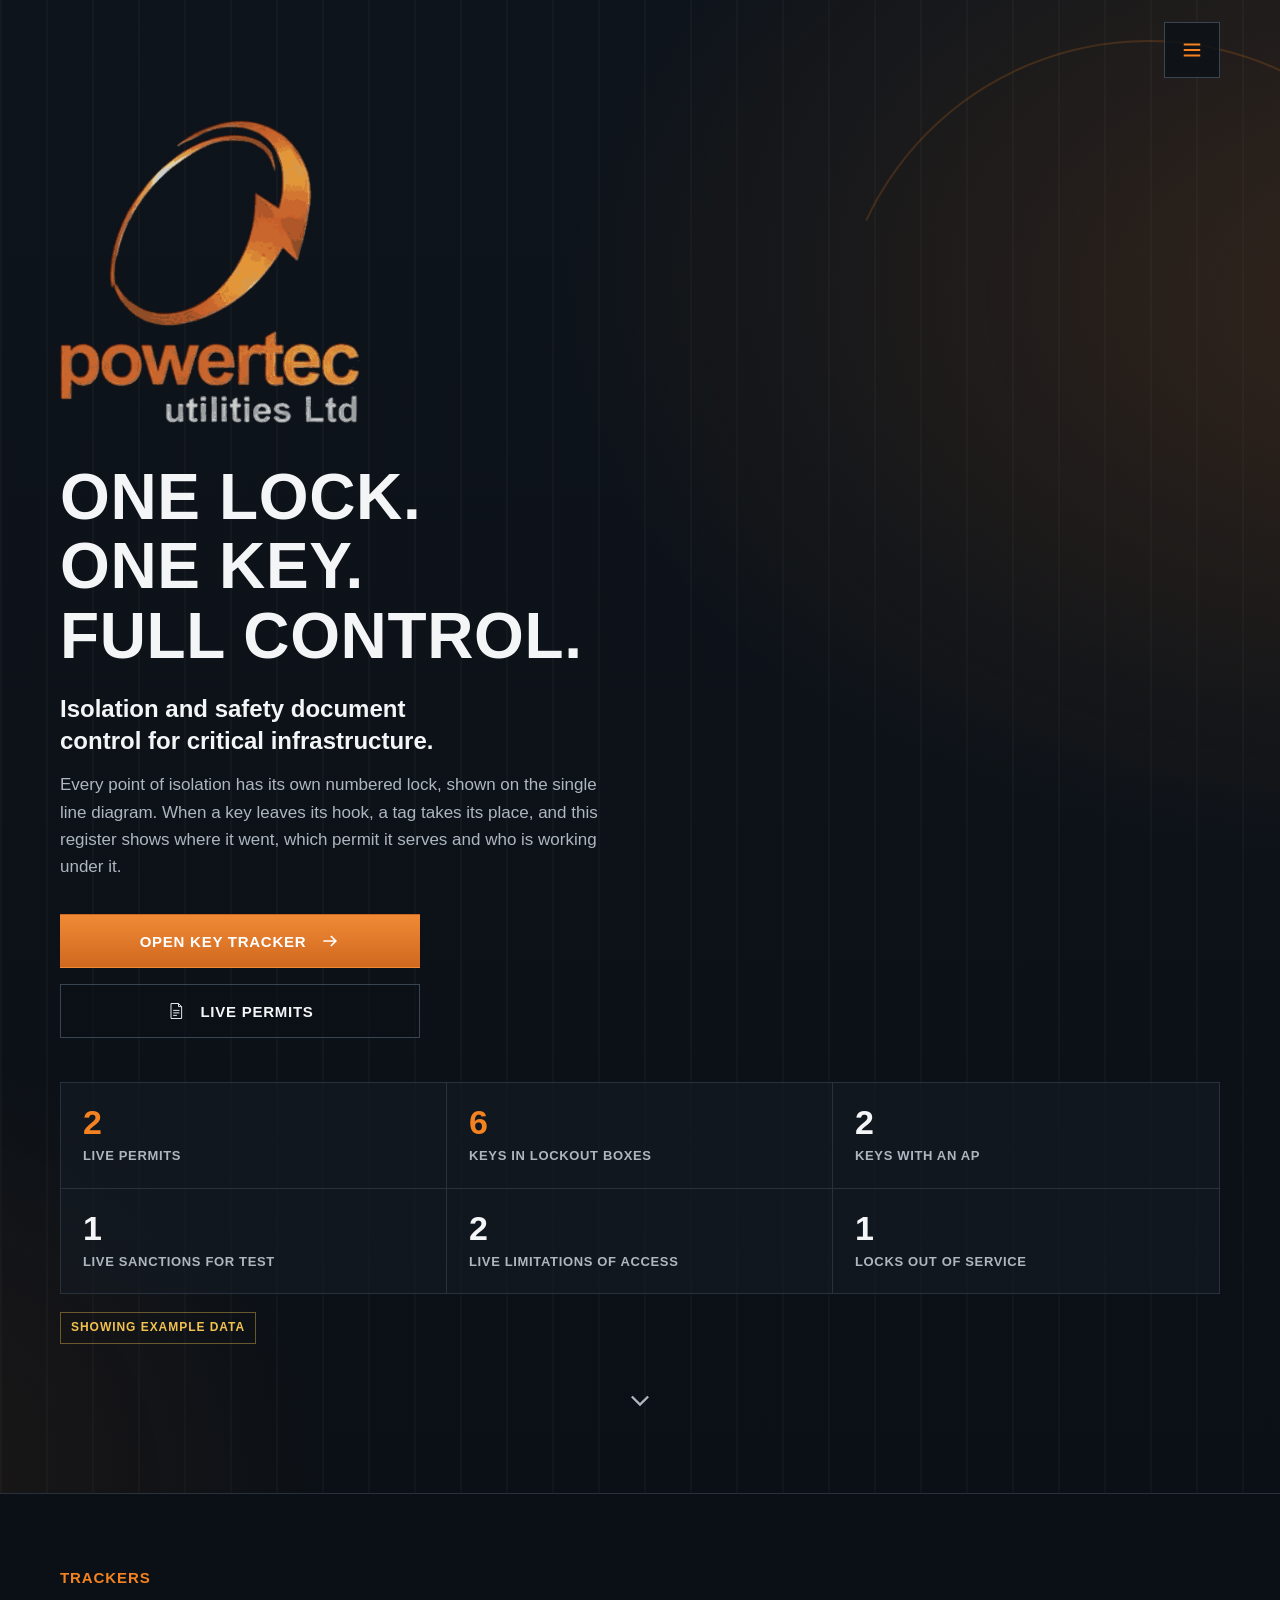
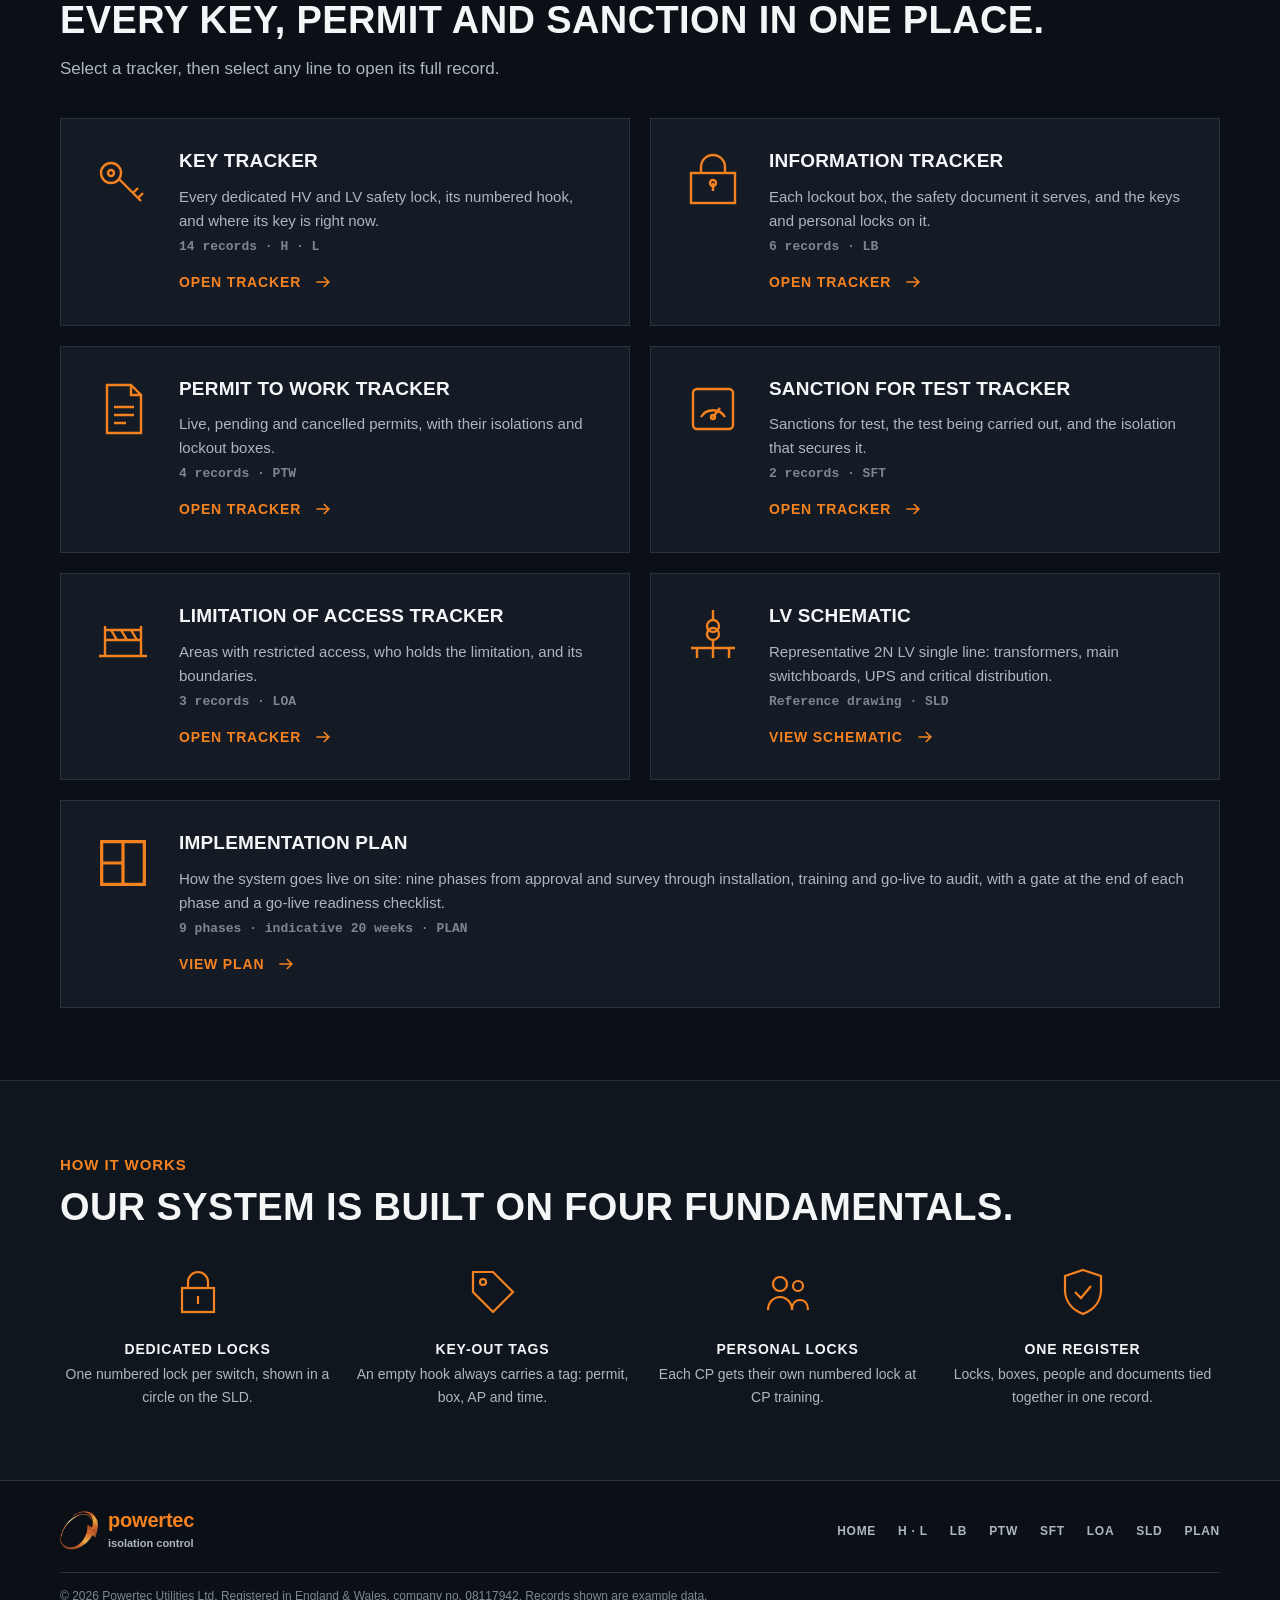
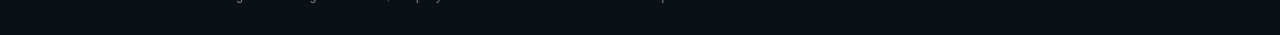
==== index.html @ f7115e64 "Add files via upload" ====
<!doctype html>
<html lang="en-GB">
<head>
<meta charset="utf-8">
<meta name="viewport" content="width=device-width, initial-scale=1, viewport-fit=cover">
<title>Powertec Isolation Control</title>
<meta name="description" content="AP office key, lock and safety document control: key, information, permit to work, sanction for test and limitation of access trackers.">
<meta name="theme-color" content="#0B1016">
<link rel="stylesheet" href="styles.css">
</head>
<body data-page="home" data-root="">
<noscript>Powertec Isolation Control needs JavaScript switched on.</noscript>
<script src="logo.js"></script>
<script src="app.js"></script>
</body>
</html>
---- styles.css ----
/* Powertec Isolation Control — shared styles
   Matches the Powertec Utilities site: dark charcoal-navy ground, copper-orange accent,
   bold uppercase headings, square menu button, bordered cards, uppercase footer nav. */
:root{
  --bg:#0B1016; --bg2:#10161E; --card:#141B24; --card2:#18212B; --line:#28313C; --line2:#3A4552;
  --text:#F3F5F7; --muted:#AEB6C0; --dim:#7D8792;
  --orange:#F58220; --orange2:#E07024; --orange-ink:#F79A4A; --orange-soft:rgba(245,130,32,.12);
  --good:#5FC98B; --good-soft:rgba(95,201,139,.12);
  --warn:#F2C14E; --warn-soft:rgba(242,193,78,.12);
  --crit:#FF7A70; --crit-soft:rgba(255,122,112,.12);
  --idle:#9AA3AD; --idle-soft:rgba(154,163,173,.12);
  --head:"Helvetica Neue",Helvetica,Arial,"Segoe UI",sans-serif;
  --body:"Helvetica Neue",Helvetica,Arial,"Segoe UI",sans-serif;
  --mono:ui-monospace,"SFMono-Regular",Menlo,Consolas,monospace;
  color-scheme:dark;
}
*{box-sizing:border-box}
html{-webkit-text-size-adjust:100%}
body{margin:0;background:var(--bg);color:var(--text);font-family:var(--body);font-size:16px;line-height:1.6}
img{max-width:100%;display:block}
a{color:inherit}
:focus-visible{outline:2px solid var(--orange);outline-offset:3px}
.wrap{max-width:1200px;margin:0 auto;padding-left:max(20px,env(safe-area-inset-left,0px));padding-right:max(20px,env(safe-area-inset-right,0px))}
h1,h2,h3{font-family:var(--head);font-weight:700;text-transform:uppercase;letter-spacing:.01em;line-height:1.08;margin:0;text-wrap:balance}
h1{font-size:clamp(34px,6vw,64px)}
h2{font-size:clamp(26px,3.6vw,38px)}
h3{font-size:19px;line-height:1.25}
p{margin:0}
.eyebrow{font-size:15px;font-weight:700;letter-spacing:.06em;text-transform:uppercase;color:var(--orange)}
.sub{font-size:clamp(19px,2.2vw,24px);font-weight:700;line-height:1.35;margin-top:22px;max-width:30ch}
.lead{color:var(--muted);max-width:60ch;margin-top:14px;font-size:17px}
.mono{font-family:var(--mono);font-size:14px;font-variant-numeric:tabular-nums}

/* header */
.site-head{position:absolute;top:0;left:0;right:0;z-index:20;padding-top:env(safe-area-inset-top,0px)}
.site-head .wrap{display:flex;justify-content:space-between;align-items:center;padding-block:22px}
.site-head .mark{width:64px;height:auto}
.menu-btn{width:56px;height:56px;display:grid;place-items:center;background:rgba(11,16,22,.82);border:1.5px solid var(--line2);cursor:pointer;color:var(--orange)}
.menu-btn:hover{border-color:var(--orange)}
.menu-btn svg{width:22px;height:22px}

/* full-screen menu */
.menu{position:fixed;inset:0;z-index:50;background:rgba(8,12,17,.97);display:flex;flex-direction:column;padding:calc(22px + env(safe-area-inset-top,0px)) max(20px,env(safe-area-inset-right,0px)) calc(28px + env(safe-area-inset-bottom,0px)) max(20px,env(safe-area-inset-left,0px));overflow-y:auto}
.menu[hidden]{display:none}
.menu .top{display:flex;justify-content:space-between;align-items:center;max-width:1200px;width:100%;margin:0 auto}
.menu .top img{width:64px}
.menu nav{max-width:1200px;width:100%;margin:40px auto 0;display:flex;flex-direction:column}
.menu nav a{display:flex;justify-content:space-between;align-items:baseline;gap:16px;text-decoration:none;font:700 clamp(22px,4vw,34px)/1.2 var(--head);text-transform:uppercase;padding:16px 0;border-bottom:1px solid var(--line)}
.menu nav a small{font:600 13px var(--mono);color:var(--dim);letter-spacing:.06em}
.menu nav a:hover,.menu nav a[aria-current="page"]{color:var(--orange)}
.menu .note{max-width:1200px;width:100%;margin:28px auto 0;color:var(--dim);font-size:14px}

/* hero */
.hero{position:relative;overflow:hidden;padding-top:calc(140px + env(safe-area-inset-top,0px));padding-bottom:72px;
  background:
    radial-gradient(120% 70% at 110% 20%,rgba(245,130,32,.16),transparent 55%),
    radial-gradient(60% 50% at -10% 100%,rgba(245,130,32,.08),transparent 60%),
    repeating-linear-gradient(90deg,rgba(255,255,255,.025) 0 2px,transparent 2px 46px),
    linear-gradient(180deg,#0E141B 0%,#0B1016 100%)}
.hero::after{content:"";position:absolute;right:-180px;top:40px;width:620px;height:620px;border-radius:50%;border:2px solid rgba(245,130,32,.18);border-left-color:transparent;border-bottom-color:transparent;transform:rotate(-20deg);pointer-events:none}
.hero .wrap{position:relative;z-index:1}
.hero.home{padding-top:calc(120px + env(safe-area-inset-top,0px));min-height:auto}
.hero .biglogo{width:min(300px,62vw);margin-bottom:40px}
.cta{display:flex;flex-direction:column;gap:16px;margin-top:34px;max-width:360px}
.btn{display:flex;align-items:center;justify-content:center;gap:14px;text-decoration:none;font:700 15px var(--head);letter-spacing:.05em;text-transform:uppercase;padding:16px 22px;border:1.5px solid transparent;cursor:pointer}
.btn.primary{background:linear-gradient(180deg,#F08A35,#D0681F);color:#fff}
.btn.primary:hover{background:linear-gradient(180deg,#F79745,#DC7428)}
.btn.ghost{border-color:var(--line2);color:var(--text);background:rgba(11,16,22,.5)}
.btn.ghost:hover{border-color:var(--orange)}
.btn svg{width:20px;height:20px;flex:none}
.chev{display:block;width:28px;margin:42px auto 0;color:var(--muted)}
.crumbs{display:flex;flex-wrap:wrap;gap:8px;font-size:13px;font-weight:700;letter-spacing:.06em;text-transform:uppercase;color:var(--dim);margin-bottom:18px}
.crumbs a{text-decoration:none;color:var(--muted)}
.crumbs a:hover{color:var(--orange)}

/* sections + cards */
section.block{padding-block:72px;border-top:1px solid var(--line)}
section.block.alt{background:var(--bg2)}
.block-head{margin-bottom:36px}
.block-head h2{margin-top:10px}
.cards{display:grid;grid-template-columns:repeat(2,minmax(0,1fr));gap:20px}
.card{background:var(--card);border:1px solid var(--line);padding:30px;display:grid;grid-template-columns:auto minmax(0,1fr);gap:24px;text-decoration:none;transition:border-color .2s}
a.card:hover{border-color:var(--orange)}
.card .ico{width:64px;height:64px;color:var(--orange)}
.card h3{margin-bottom:12px}
.card p{color:var(--muted);font-size:15px}
.card .more{display:inline-flex;align-items:center;gap:12px;margin-top:18px;color:var(--orange);font:700 14px var(--head);letter-spacing:.06em;text-transform:uppercase}
.card .more svg{width:20px}
.card .n{font:600 13px var(--mono);color:var(--dim);margin-top:6px}
.trio{display:grid;grid-template-columns:repeat(4,minmax(0,1fr));gap:20px}
.trio div{text-align:center}
.trio svg{width:56px;height:56px;color:var(--orange);margin:0 auto 14px}
.trio b{display:block;font:700 14px var(--head);letter-spacing:.06em;text-transform:uppercase}
.trio p{color:var(--muted);font-size:14px;margin-top:6px}
.stats{display:grid;grid-template-columns:repeat(3,minmax(0,1fr));gap:0;border:1px solid var(--line);margin-top:44px;background:rgba(20,27,36,.6)}
.stats div{padding:20px 22px;border-right:1px solid var(--line);border-bottom:1px solid var(--line)}
.stats div:nth-child(3n){border-right:0}
.stats div:nth-last-child(-n+3){border-bottom:0}
.stats b{display:block;font:700 34px var(--head);font-variant-numeric:tabular-nums;color:var(--text)}
.stats b.hot{color:var(--orange)}
.stats span{font-size:13px;font-weight:700;letter-spacing:.05em;text-transform:uppercase;color:var(--muted)}
.example{display:inline-block;margin-top:18px;font-size:12px;font-weight:700;letter-spacing:.08em;text-transform:uppercase;color:var(--warn);border:1px solid rgba(242,193,78,.4);padding:5px 10px}

/* trackers */
.toolbar{display:flex;flex-wrap:wrap;gap:12px;align-items:center;margin-bottom:16px}
.search{flex:1 1 260px;min-width:0;display:flex;align-items:center;gap:10px;background:var(--card);border:1px solid var(--line2);padding:12px 14px}
.search:focus-within{border-color:var(--orange)}
.search svg{width:18px;color:var(--dim);flex:none}
.search input{flex:1;min-width:0;background:transparent;border:0;outline:0;color:var(--text);font:500 15px var(--body)}
.search input::placeholder{color:var(--dim)}
.filters{display:flex;flex-wrap:wrap;gap:8px}
.filters button{background:transparent;color:var(--muted);border:1px solid var(--line2);padding:9px 14px;font:700 12px var(--head);letter-spacing:.06em;text-transform:uppercase;cursor:pointer}
.filters button[aria-pressed="true"]{background:var(--orange);border-color:var(--orange);color:#fff}
.count{color:var(--dim);font-size:13px;font-weight:700;letter-spacing:.05em;text-transform:uppercase;margin-bottom:10px}
.tablebox{border:1px solid var(--line);overflow-x:auto;background:var(--card)}
table{width:100%;border-collapse:collapse;font-size:15px}
th{text-align:left;font:700 12px var(--head);letter-spacing:.08em;text-transform:uppercase;color:var(--orange);background:var(--card2);padding:14px 16px;white-space:nowrap;border-bottom:1px solid var(--line)}
td{padding:14px 16px;border-top:1px solid var(--line);vertical-align:top;color:var(--muted)}
td:first-child a{color:var(--text);font-weight:700;text-decoration:none}
tbody tr{cursor:pointer}
tbody tr:hover td{background:rgba(245,130,32,.06)}
td.go{text-align:right;white-space:nowrap}
td.go span{color:var(--orange);font:700 13px var(--head);letter-spacing:.06em;text-transform:uppercase}
.empty{text-align:center;padding:32px;color:var(--dim)}
.chip{display:inline-flex;align-items:center;gap:7px;font:700 12px var(--head);letter-spacing:.05em;text-transform:uppercase;padding:4px 10px;white-space:nowrap;border:1px solid currentColor}
.chip::before{content:"";width:7px;height:7px;border-radius:50%;background:currentColor}
.s-good{color:var(--good);background:var(--good-soft)}
.s-hot{color:var(--orange-ink);background:var(--orange-soft)}
.s-warn{color:var(--warn);background:var(--warn-soft)}
.s-crit{color:var(--crit);background:var(--crit-soft)}
.s-idle{color:var(--idle);background:var(--idle-soft)}
.sys{font:700 12px var(--mono);padding:2px 7px;border:1px solid currentColor}
.sys.hv{color:var(--crit)} .sys.lv{color:#7DB7F0}

/* record */
.rec-head{display:flex;justify-content:space-between;align-items:flex-start;gap:18px;flex-wrap:wrap}
.rec-id{font:700 15px var(--mono);color:var(--orange);margin-bottom:10px}
.rec-grid{display:grid;grid-template-columns:minmax(0,1.6fr) minmax(0,1fr);gap:24px}
.fields{display:grid;grid-template-columns:repeat(2,minmax(0,1fr));border:1px solid var(--line);background:var(--card);margin:0}
.field{padding:16px 20px;border-bottom:1px solid var(--line);min-width:0}
.field:nth-child(odd){border-right:1px solid var(--line)}
.field.wide{grid-column:1/-1;border-right:0}
.field dt{font:700 12px var(--head);letter-spacing:.08em;text-transform:uppercase;color:var(--orange)}
.field dd{margin:6px 0 0;color:var(--text);overflow-wrap:anywhere}
.side{display:flex;flex-direction:column;gap:20px}
.panel{background:var(--card);border:1px solid var(--line);padding:22px}
.panel h3{font-size:15px;margin-bottom:14px;color:var(--orange)}
.panel p{color:var(--muted);font-size:15px}
.links{display:flex;flex-wrap:wrap;gap:8px}
.links a,.links span{font:600 13px var(--mono);text-decoration:none;border:1px solid var(--line2);padding:6px 10px;color:var(--text)}
.links a:hover{border-color:var(--orange);color:var(--orange)}
.links span{color:var(--dim)}
.log{list-style:none;margin:0;padding:0;display:flex;flex-direction:column;gap:14px}
.log li{display:grid;grid-template-columns:auto minmax(0,1fr);gap:14px;font-size:15px;color:var(--muted)}
.log time{font:600 13px var(--mono);color:var(--orange-ink);white-space:nowrap;padding-top:2px}
.hooktag{border:1.5px dashed var(--orange);background:var(--orange-soft);padding:16px}
.hooktag b{display:block;font:700 12px var(--mono);letter-spacing:.12em;color:var(--orange);margin-bottom:8px}
.hooktag div{display:flex;justify-content:space-between;gap:10px;padding-block:6px;border-top:1px dotted var(--line2);font-size:14px}
.hooktag div span:first-child{color:var(--muted)}
.back{display:inline-flex;align-items:center;gap:10px;margin-top:32px;color:var(--orange);text-decoration:none;font:700 14px var(--head);letter-spacing:.06em;text-transform:uppercase}

/* schematic */
.sld{border:1px solid var(--line);background:var(--card);overflow-x:auto}
.sld svg{display:block;min-width:760px;width:100%;height:auto}
.sld .w{stroke:#D6DCE2;fill:none;stroke-width:1.6}
.sld .bus{stroke:var(--orange);stroke-width:5;stroke-linecap:round}
.sld .bx,.sld .cb{fill:var(--card);stroke:#D6DCE2;stroke-width:1.6}
.sld .ld{fill:var(--card2);stroke:var(--dim);stroke-width:1.2;stroke-dasharray:4 3}
.sld text{fill:var(--text);font-family:var(--body);font-size:12px}
.sld .t-q{fill:var(--muted);font-size:11px}
.sld .t-b{font-weight:700;font-size:13px}
.legend{display:flex;flex-wrap:wrap;gap:22px;margin-top:16px;color:var(--muted);font-size:14px}
.legend span{display:inline-flex;align-items:center;gap:10px}

/* implementation plan */
.barbox{overflow-x:auto;margin-bottom:36px}
.phasebar{display:grid;grid-template-columns:repeat(9,minmax(112px,1fr));border:1px solid var(--line);background:var(--card)}
.phasebar a{display:flex;flex-direction:column;gap:4px;padding:16px;text-decoration:none;border-right:1px solid var(--line);position:relative}
.phasebar a:last-child{border-right:0}
.phasebar a::after{content:"";position:absolute;left:0;right:0;bottom:0;height:3px;background:var(--orange);opacity:.35}
.phasebar a:hover::after{opacity:1}
.phasebar b{font:700 26px var(--head);color:var(--orange);line-height:1}
.phasebar span{font:700 13px var(--head);letter-spacing:.05em;text-transform:uppercase}
.phasebar small{font:600 12px var(--mono);color:var(--dim)}
.phases{display:flex;flex-direction:column;gap:20px}
.phase{display:grid;grid-template-columns:88px minmax(0,1fr);background:var(--card);border:1px solid var(--line);scroll-margin-top:24px}
.pnum{display:flex;align-items:flex-start;justify-content:center;padding-top:24px;font:700 44px var(--head);color:var(--orange);border-right:1px solid var(--line);background:var(--card2)}
.pbody{padding:24px 28px;min-width:0}
.pmeta{display:flex;flex-wrap:wrap;gap:8px 20px;font:600 13px var(--mono);color:var(--dim);margin-bottom:8px}
.pbody h3{font-size:22px}
.aim{color:var(--text);margin-top:8px;font-size:17px}
.pcols{display:grid;grid-template-columns:minmax(0,1.6fr) minmax(0,1fr);gap:28px;margin-top:20px}
.pcols h4{margin:0 0 10px;font:700 12px var(--head);letter-spacing:.08em;text-transform:uppercase;color:var(--orange)}
.pcols ul{margin:0;padding:0;list-style:none;display:flex;flex-direction:column;gap:8px}
.pcols li{position:relative;padding-left:18px;color:var(--muted);font-size:15px}
.pcols li::before{content:"";position:absolute;left:0;top:.62em;width:8px;height:2px;background:var(--orange)}
.gate{margin-top:20px;padding:14px 16px;border:1px solid rgba(245,130,32,.4);background:var(--orange-soft);color:var(--text);font-size:15px}
.gate b{display:block;font:700 12px var(--head);letter-spacing:.1em;text-transform:uppercase;color:var(--orange);margin-bottom:4px}
.ready-head{display:flex;justify-content:space-between;align-items:center;gap:16px;flex-wrap:wrap;margin-bottom:16px}
#readyCount{font:700 14px var(--head);letter-spacing:.06em;text-transform:uppercase;color:var(--muted)}
#readyCount.done{color:var(--good)}
.checks{list-style:none;margin:0;padding:0;display:grid;grid-template-columns:repeat(2,minmax(0,1fr));gap:10px}
.checks label{display:flex;gap:14px;align-items:flex-start;background:var(--card);border:1px solid var(--line);padding:14px 16px;cursor:pointer}
.checks label:hover{border-color:var(--line2)}
.checks input{width:20px;height:20px;margin:2px 0 0;accent-color:var(--orange);flex:none}
.checks input:checked + span{color:var(--muted);text-decoration:line-through;text-decoration-color:var(--orange)}
.two{display:grid;grid-template-columns:repeat(2,minmax(0,1fr));gap:36px}
.tablebox.plain tbody tr{cursor:default}
.tablebox.plain tbody tr:hover td{background:none}
@media (max-width:820px){.two{grid-template-columns:1fr}.pcols{grid-template-columns:1fr;gap:18px}.checks{grid-template-columns:1fr}}
@media (max-width:640px){.phase{grid-template-columns:1fr}.pnum{justify-content:flex-start;padding:14px 20px;border-right:0;border-bottom:1px solid var(--line);font-size:30px}.pbody{padding:20px}}

/* footer */
.site-foot{border-top:1px solid var(--line);padding-block:28px calc(28px + env(safe-area-inset-bottom,0px));background:var(--bg)}
.site-foot .wrap{display:flex;justify-content:space-between;align-items:center;gap:20px;flex-wrap:wrap}
.foot-brand{display:flex;align-items:center;gap:10px;text-decoration:none}
.foot-brand img{width:38px}
.foot-brand b{font:700 20px var(--head);color:var(--orange);letter-spacing:-.01em;line-height:1}
.foot-brand small{display:block;font-size:11px;color:var(--muted);font-weight:600}
.foot-nav{display:flex;flex-wrap:wrap;gap:6px 22px}
.foot-nav a{text-decoration:none;font:700 12px var(--head);letter-spacing:.06em;text-transform:uppercase;color:var(--muted)}
.foot-nav a:hover{color:var(--orange)}
.foot-legal{width:100%;color:var(--dim);font-size:12px;padding-top:14px;border-top:1px solid var(--line)}

@media (max-width:820px){
  .cards{grid-template-columns:1fr}
  .trio{grid-template-columns:repeat(2,minmax(0,1fr));row-gap:30px}
  .rec-grid{grid-template-columns:1fr}
  .stats{grid-template-columns:repeat(2,minmax(0,1fr))}
  .stats div{border-right:1px solid var(--line)!important;border-bottom:1px solid var(--line)!important}
  .stats div:nth-child(2n){border-right:0!important}
  .stats div:nth-last-child(-n+2){border-bottom:0!important}
}
@media (max-width:640px){
  .card{grid-template-columns:1fr;gap:16px;padding:24px}
  .fields{grid-template-columns:1fr}
  .field:nth-child(odd){border-right:0}
  .tablebox{border:0;background:none;overflow:visible}
  table,thead,tbody,tr,td{display:block}
  thead{display:none}
  tbody{display:grid;gap:12px}
  tbody tr{background:var(--card);border:1px solid var(--line);padding:12px 16px}
  td{border:0;padding:5px 0;display:grid;grid-template-columns:112px minmax(0,1fr);gap:10px}
  td::before{content:attr(data-label);font:700 11px var(--head);letter-spacing:.08em;text-transform:uppercase;color:var(--orange);padding-top:3px}
  td.go{text-align:left;grid-template-columns:1fr;padding-top:8px}
  td.go::before{content:none}
  tbody tr:hover td{background:none}
}
@media (prefers-reduced-motion:reduce){*{transition:none!important}}
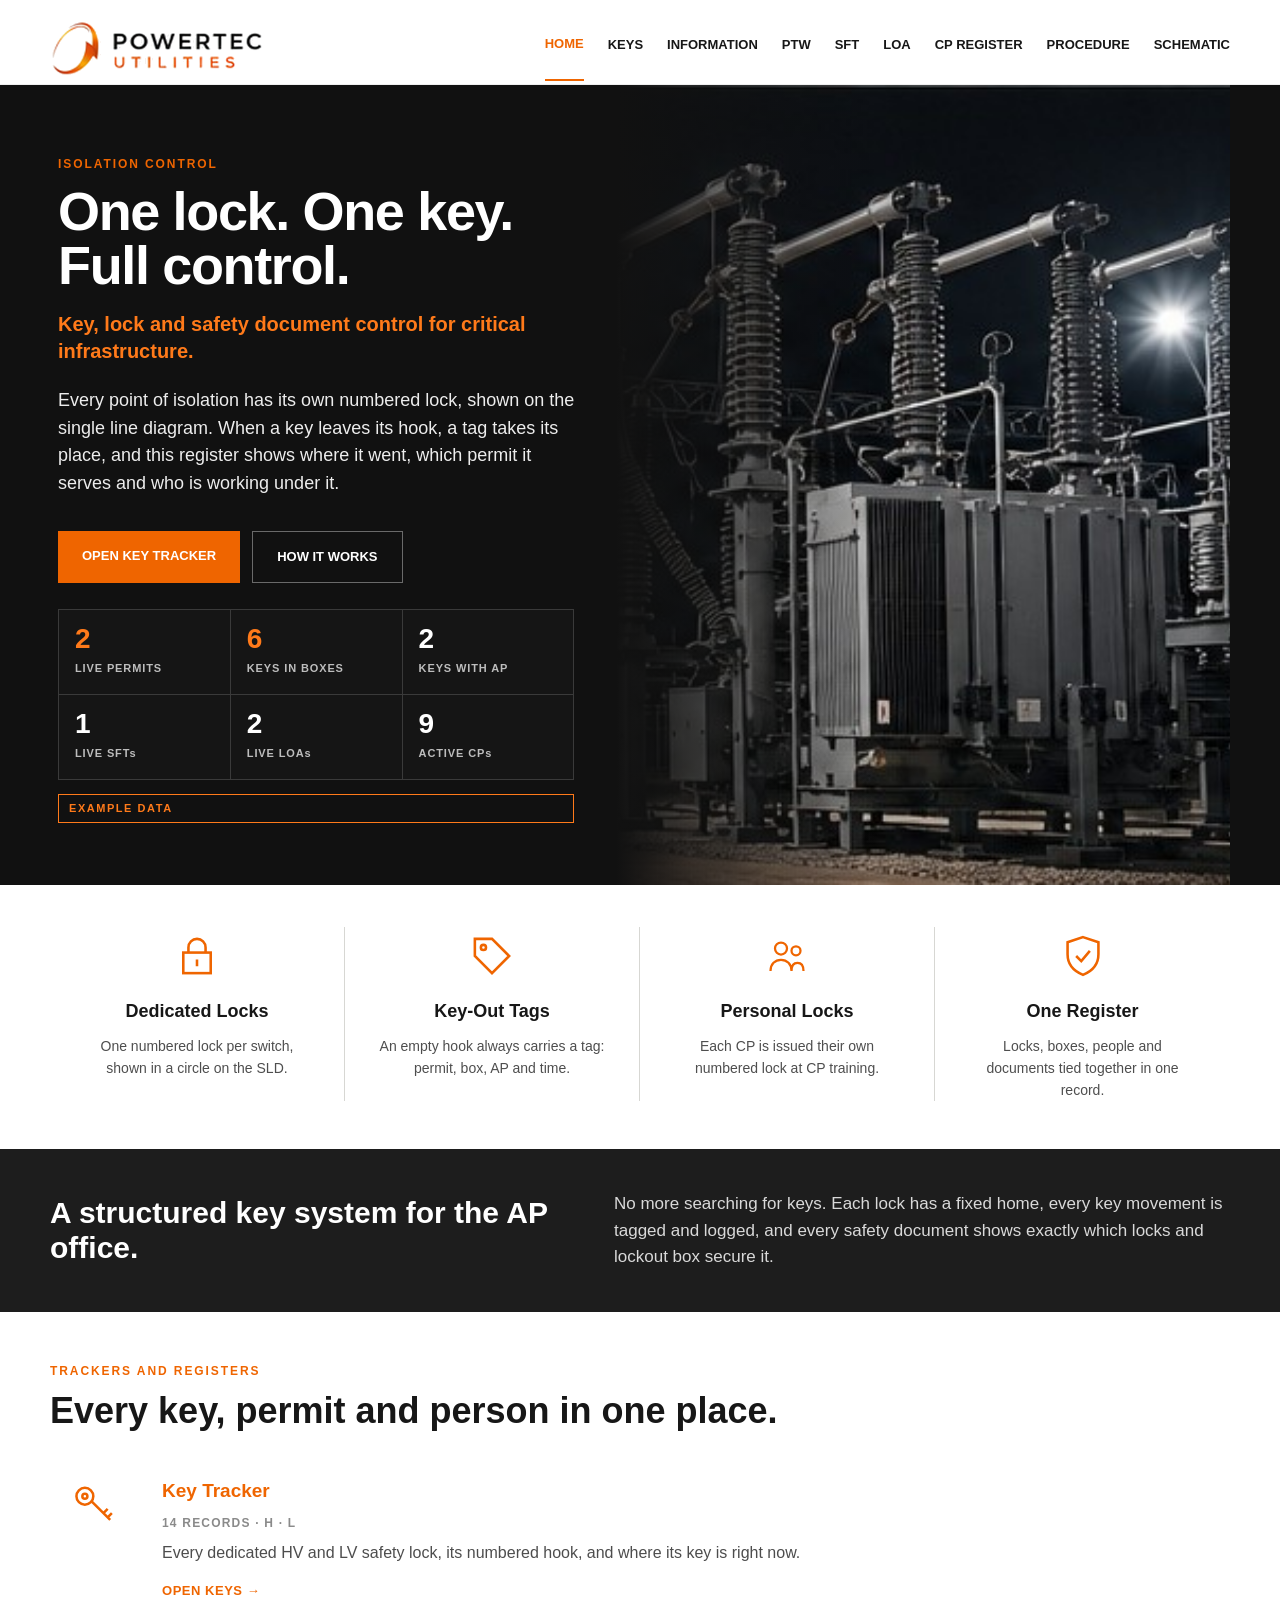
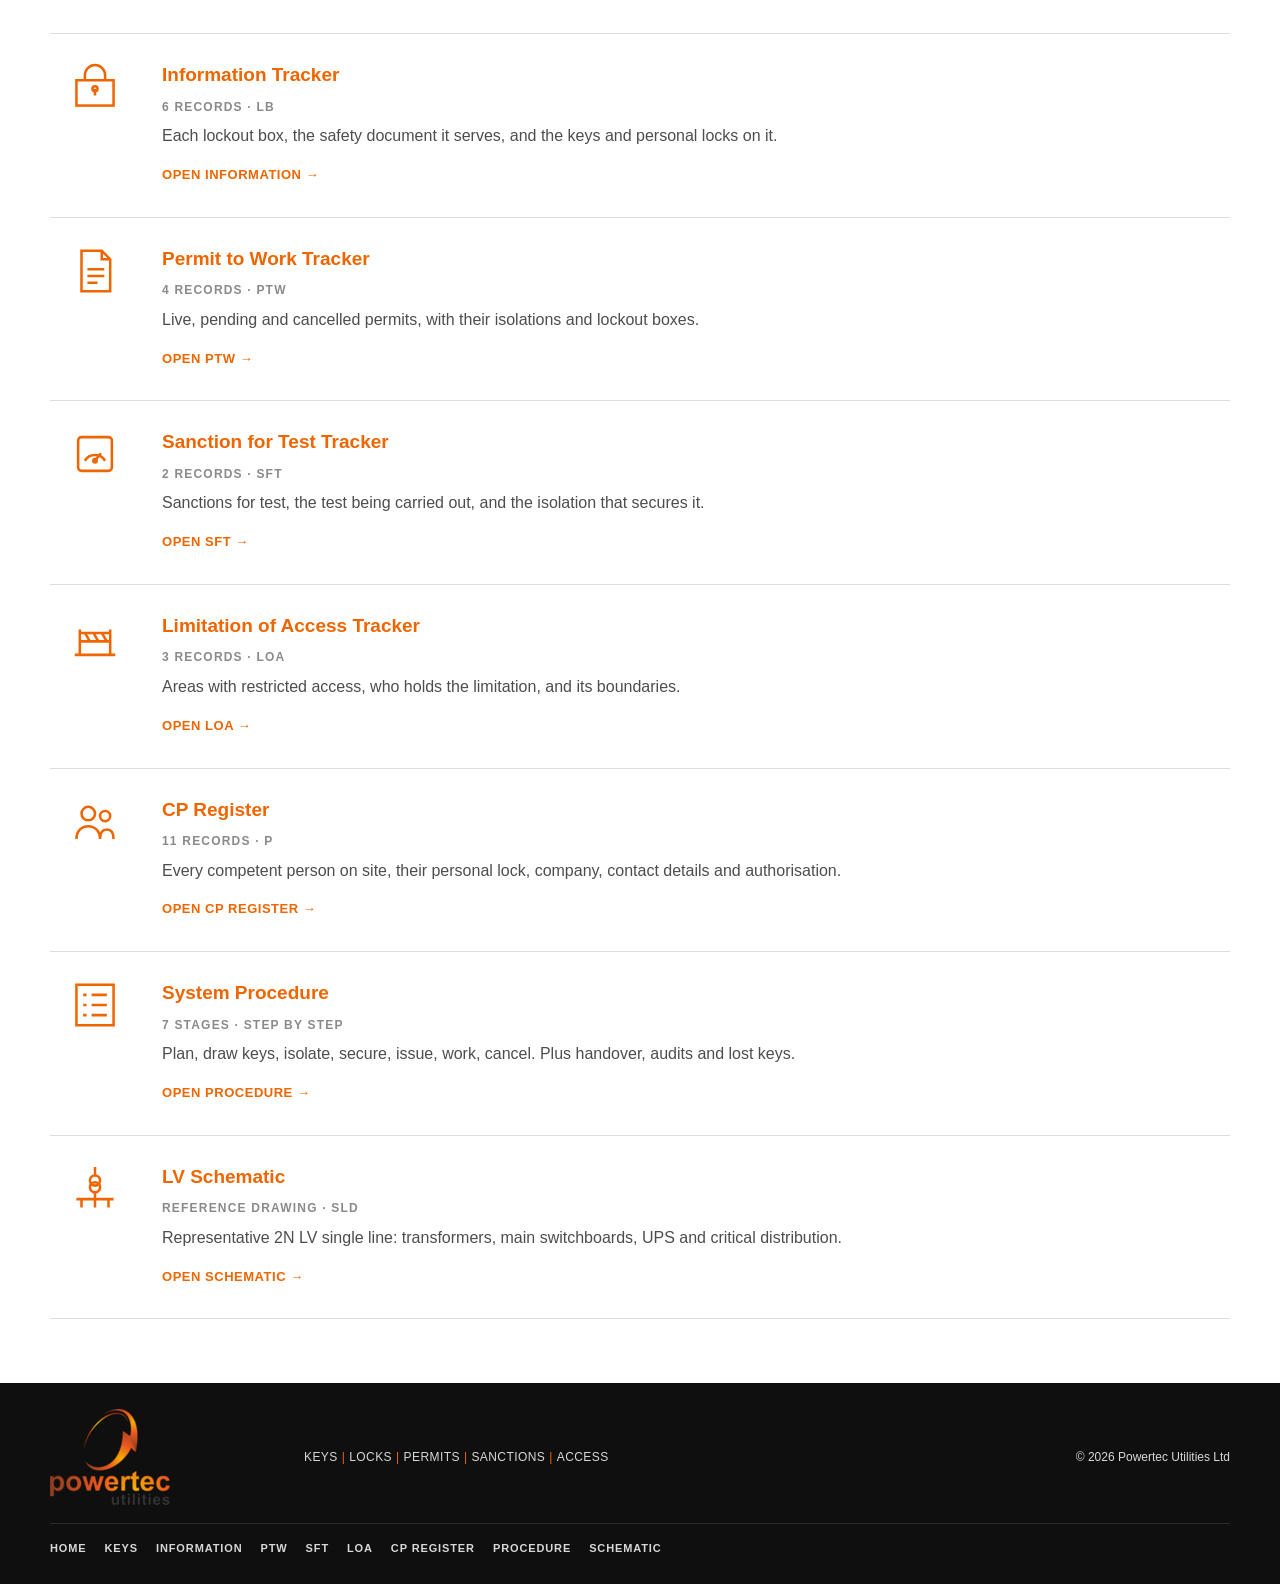
==== commit 76940f5d: "Add files via upload" ====
--- a/index.html
+++ b/index.html
@@ -5,12 +5,12 @@
 <meta name="viewport" content="width=device-width, initial-scale=1, viewport-fit=cover">
 <title>Powertec Isolation Control</title>
 <meta name="description" content="AP office key, lock and safety document control: key, information, permit to work, sanction for test and limitation of access trackers.">
-<meta name="theme-color" content="#0B1016">
+<meta name="theme-color" content="#ffffff">
+<link rel="icon" type="image/png" href="favicon.png">
 <link rel="stylesheet" href="styles.css">
 </head>
 <body data-page="home" data-root="">
 <noscript>Powertec Isolation Control needs JavaScript switched on.</noscript>
-<script src="logo.js"></script>
 <script src="app.js"></script>
 </body>
 </html>
--- a/styles.css
+++ b/styles.css
@@ -1,249 +1,325 @@
-/* Powertec Isolation Control — shared styles
-   Matches the Powertec Utilities site: dark charcoal-navy ground, copper-orange accent,
-   bold uppercase headings, square menu button, bordered cards, uppercase footer nav. */
+
 :root{
-  --bg:#0B1016; --bg2:#10161E; --card:#141B24; --card2:#18212B; --line:#28313C; --line2:#3A4552;
-  --text:#F3F5F7; --muted:#AEB6C0; --dim:#7D8792;
-  --orange:#F58220; --orange2:#E07024; --orange-ink:#F79A4A; --orange-soft:rgba(245,130,32,.12);
-  --good:#5FC98B; --good-soft:rgba(95,201,139,.12);
-  --warn:#F2C14E; --warn-soft:rgba(242,193,78,.12);
-  --crit:#FF7A70; --crit-soft:rgba(255,122,112,.12);
-  --idle:#9AA3AD; --idle-soft:rgba(154,163,173,.12);
-  --head:"Helvetica Neue",Helvetica,Arial,"Segoe UI",sans-serif;
-  --body:"Helvetica Neue",Helvetica,Arial,"Segoe UI",sans-serif;
-  --mono:ui-monospace,"SFMono-Regular",Menlo,Consolas,monospace;
-  color-scheme:dark;
+  --orange:#ef6500;
+  --orange-bright:#ff7a1a;
+  --ink:#171717;
+  --char:#1d1d1d;
+  --soft:#f5f5f3;
+  --line:#ddddda;
+  --muted:#5d5d5d;
+  --max:1180px;
 }
 *{box-sizing:border-box}
-html{-webkit-text-size-adjust:100%}
-body{margin:0;background:var(--bg);color:var(--text);font-family:var(--body);font-size:16px;line-height:1.6}
-img{max-width:100%;display:block}
-a{color:inherit}
-:focus-visible{outline:2px solid var(--orange);outline-offset:3px}
-.wrap{max-width:1200px;margin:0 auto;padding-left:max(20px,env(safe-area-inset-left,0px));padding-right:max(20px,env(safe-area-inset-right,0px))}
-h1,h2,h3{font-family:var(--head);font-weight:700;text-transform:uppercase;letter-spacing:.01em;line-height:1.08;margin:0;text-wrap:balance}
-h1{font-size:clamp(34px,6vw,64px)}
-h2{font-size:clamp(26px,3.6vw,38px)}
-h3{font-size:19px;line-height:1.25}
-p{margin:0}
-.eyebrow{font-size:15px;font-weight:700;letter-spacing:.06em;text-transform:uppercase;color:var(--orange)}
-.sub{font-size:clamp(19px,2.2vw,24px);font-weight:700;line-height:1.35;margin-top:22px;max-width:30ch}
-.lead{color:var(--muted);max-width:60ch;margin-top:14px;font-size:17px}
-.mono{font-family:var(--mono);font-size:14px;font-variant-numeric:tabular-nums}
-
-/* header */
-.site-head{position:absolute;top:0;left:0;right:0;z-index:20;padding-top:env(safe-area-inset-top,0px)}
-.site-head .wrap{display:flex;justify-content:space-between;align-items:center;padding-block:22px}
-.site-head .mark{width:64px;height:auto}
-.menu-btn{width:56px;height:56px;display:grid;place-items:center;background:rgba(11,16,22,.82);border:1.5px solid var(--line2);cursor:pointer;color:var(--orange)}
-.menu-btn:hover{border-color:var(--orange)}
-.menu-btn svg{width:22px;height:22px}
-
-/* full-screen menu */
-.menu{position:fixed;inset:0;z-index:50;background:rgba(8,12,17,.97);display:flex;flex-direction:column;padding:calc(22px + env(safe-area-inset-top,0px)) max(20px,env(safe-area-inset-right,0px)) calc(28px + env(safe-area-inset-bottom,0px)) max(20px,env(safe-area-inset-left,0px));overflow-y:auto}
-.menu[hidden]{display:none}
-.menu .top{display:flex;justify-content:space-between;align-items:center;max-width:1200px;width:100%;margin:0 auto}
-.menu .top img{width:64px}
-.menu nav{max-width:1200px;width:100%;margin:40px auto 0;display:flex;flex-direction:column}
-.menu nav a{display:flex;justify-content:space-between;align-items:baseline;gap:16px;text-decoration:none;font:700 clamp(22px,4vw,34px)/1.2 var(--head);text-transform:uppercase;padding:16px 0;border-bottom:1px solid var(--line)}
-.menu nav a small{font:600 13px var(--mono);color:var(--dim);letter-spacing:.06em}
-.menu nav a:hover,.menu nav a[aria-current="page"]{color:var(--orange)}
-.menu .note{max-width:1200px;width:100%;margin:28px auto 0;color:var(--dim);font-size:14px}
-
-/* hero */
-.hero{position:relative;overflow:hidden;padding-top:calc(140px + env(safe-area-inset-top,0px));padding-bottom:72px;
-  background:
-    radial-gradient(120% 70% at 110% 20%,rgba(245,130,32,.16),transparent 55%),
-    radial-gradient(60% 50% at -10% 100%,rgba(245,130,32,.08),transparent 60%),
-    repeating-linear-gradient(90deg,rgba(255,255,255,.025) 0 2px,transparent 2px 46px),
-    linear-gradient(180deg,#0E141B 0%,#0B1016 100%)}
-.hero::after{content:"";position:absolute;right:-180px;top:40px;width:620px;height:620px;border-radius:50%;border:2px solid rgba(245,130,32,.18);border-left-color:transparent;border-bottom-color:transparent;transform:rotate(-20deg);pointer-events:none}
-.hero .wrap{position:relative;z-index:1}
-.hero.home{padding-top:calc(120px + env(safe-area-inset-top,0px));min-height:auto}
-.hero .biglogo{width:min(300px,62vw);margin-bottom:40px}
-.cta{display:flex;flex-direction:column;gap:16px;margin-top:34px;max-width:360px}
-.btn{display:flex;align-items:center;justify-content:center;gap:14px;text-decoration:none;font:700 15px var(--head);letter-spacing:.05em;text-transform:uppercase;padding:16px 22px;border:1.5px solid transparent;cursor:pointer}
-.btn.primary{background:linear-gradient(180deg,#F08A35,#D0681F);color:#fff}
-.btn.primary:hover{background:linear-gradient(180deg,#F79745,#DC7428)}
-.btn.ghost{border-color:var(--line2);color:var(--text);background:rgba(11,16,22,.5)}
+html{scroll-behavior:smooth}
+body{margin:0;font-family:Arial,Helvetica,sans-serif;color:var(--ink);background:#fff;line-height:1.55}
+img{display:block;max-width:100%}
+a{text-decoration:none;color:inherit}
+.wrap{width:min(var(--max),calc(100% - 48px));margin:auto}
+.eyebrow{display:block;color:var(--orange);font-size:12px;font-weight:800;letter-spacing:.16em;margin-bottom:10px}
+.section-title{font-size:36px;line-height:1.1;margin:0 0 20px}
+
+/* HEADER */
+.site-header{background:#fff;border-bottom:1px solid #eee;position:sticky;top:0;z-index:100}
+.nav{height:84px;display:flex;align-items:center;justify-content:space-between;position:relative}
+.logo{width:245px}
+.navlinks{display:flex;gap:34px;align-items:center;font-size:13px;font-weight:800}
+.navlinks a{padding:31px 0 25px}
+.navlinks a.active{color:var(--orange);border-bottom:2px solid var(--orange)}
+.navlinks .enquire{background:var(--orange);color:#fff;padding:14px 26px;border-bottom:0!important}
+.menu-toggle{display:none;width:44px;height:44px;border:1px solid #ddd;background:#fff;font-size:22px}
+
+/* HOME */
+.home-hero{background:#111;color:#fff}
+.hero-grid{min-height:610px;display:grid;grid-template-columns:48% 52%}
+.hero-copy{padding:70px 42px 62px 8px;display:flex;flex-direction:column;justify-content:center}
+.hero-copy h1{font-size:54px;line-height:1.01;letter-spacing:-.025em;margin:0 0 18px}
+.orange-line{color:var(--orange-bright);font-weight:800;font-size:20px;line-height:1.35;margin-bottom:22px}
+.hero-copy p{font-size:18px;color:#ededed;margin:0 0 18px;max-width:610px}
+.hero-photo{min-height:610px;position:relative;overflow:hidden}
+.hero-photo img{width:100%;height:100%;object-fit:cover;object-position:center}
+.hero-photo:after{content:"";position:absolute;inset:0;background:linear-gradient(90deg,#111 0%,rgba(17,17,17,.65) 11%,rgba(17,17,17,0) 43%)}
+.btn{display:inline-block;margin-top:15px;background:var(--orange);color:#fff;padding:15px 24px;font-size:13px;font-weight:800;width:max-content}
+.home-services{display:grid;grid-template-columns:repeat(4,1fr);padding:42px 0 48px}
+.home-service{text-align:center;padding:0 32px;border-right:1px solid #d7d7d3}
+.home-service:last-child{border-right:0}
+.svc-icon{height:58px;display:flex;align-items:center;justify-content:center;color:var(--orange);font-size:40px;font-weight:900}
+.home-service h3{font-size:18px;line-height:1.2;margin:16px 0 14px}
+.home-service p{font-size:14px;color:#4e4e4e;margin:0}
+.home-positioning{background:var(--char);color:#fff;padding:42px 0}
+.position-grid{display:grid;grid-template-columns:.9fr 1.1fr;gap:60px;align-items:center}
+.position-grid h2{margin:0;font-size:30px;line-height:1.15}
+.position-grid p{margin:0;color:#d9d9d9;font-size:17px}
+
+/* INNER BANNERS */
+.page-banner{height:180px;color:#fff;display:flex;align-items:center;background-size:cover;background-position:center;position:relative}
+.page-banner:before{content:"";position:absolute;inset:0;background:linear-gradient(90deg,rgba(13,13,13,.96),rgba(13,13,13,.45))}
+.page-banner .wrap{position:relative;z-index:1}
+.page-banner h1{margin:0;font-size:40px;letter-spacing:-.02em}
+.page-body{padding:50px 0 64px}
+
+/* ABOUT */
+.about-grid{display:grid;grid-template-columns:1.08fr .92fr;gap:64px;align-items:start}
+.about-copy p{font-size:16px;margin:0 0 18px}
+.about-side h3{font-size:17px;margin:0 0 28px}
+.principles{display:grid;grid-template-columns:repeat(3,1fr);gap:24px;margin:0 0 28px}
+.principle{text-align:center}
+.picon{width:56px;height:56px;margin:0 auto 12px;border:2px solid #242424;border-radius:50%;display:flex;align-items:center;justify-content:center;font-size:24px;font-weight:900}
+.principle b{display:block;font-size:13px;line-height:1.2}
+.mission-section{background:var(--char);color:#fff;padding:56px 0}
+.mission-grid{display:grid;grid-template-columns:1fr 1fr;gap:1px;background:#414141;border:1px solid #414141}
+.mission-grid article{background:var(--char);padding:34px 38px}
+.mission-grid h2{font-size:25px;line-height:1.2;margin:0 0 14px}
+.mission-grid p{margin:0;color:#d7d7d7}
+.values-section{background:var(--soft);padding:58px 0 64px}
+.section-heading{max-width:780px;margin-bottom:32px}
+.values-grid{display:grid;grid-template-columns:repeat(2,1fr);gap:16px}
+.value-card{background:#fff;border-left:4px solid var(--orange);padding:24px 26px}
+.value-card h3{font-size:19px;margin:0 0 8px}
+.value-card p{margin:0;color:#555}
+.value-card strong{display:block;color:var(--orange);font-size:12px;letter-spacing:.1em;margin-bottom:10px}
+.approach-section{padding:58px 0}
+.approach-grid{display:grid;grid-template-columns:.8fr 1.2fr;gap:60px;align-items:start}
+.approach-points{display:grid;gap:14px}
+.approach-point{padding:18px 20px;border:1px solid var(--line);background:#fff}
+.approach-point h3{font-size:17px;margin:0 0 6px}
+.approach-point p{margin:0;color:#555}
+
+/* SERVICES */
+.service-intro{max-width:820px;margin-bottom:26px}
+.service-stack{display:grid}
+.service-row{display:grid;grid-template-columns:90px 1fr;gap:22px;padding:26px 0 30px;border-bottom:1px solid var(--line)}
+.bigicon{color:var(--orange);font-size:58px;line-height:1;text-align:center}
+.service-row h3{color:var(--orange);font-size:19px;margin:0 0 8px}
+.service-row p{margin:0 0 10px;color:#4d4d4d}
+.service-row ul{margin:4px 0 0;padding-left:20px;color:#444;columns:2;column-gap:48px}
+.service-row li{margin:4px 0;break-inside:avoid}
+.work-section{margin-top:46px;padding:38px;background:var(--soft)}
+.work-flow{display:grid;grid-template-columns:repeat(5,1fr);gap:12px;margin-top:24px}
+.work-step{background:#fff;padding:20px;border-top:3px solid var(--orange)}
+.work-step b{color:var(--orange);font-size:12px;letter-spacing:.1em}
+.work-step h3{font-size:16px;margin:8px 0}
+.work-step p{font-size:13px;margin:0;color:#555}
+
+/* SECTORS */
+.sector-intro{max-width:860px;margin-bottom:26px}
+.sector-stack{display:grid}
+.sector-row{display:grid;grid-template-columns:300px 1fr;gap:28px;padding:20px 0;border-bottom:1px solid var(--line);align-items:start}
+.sector-row img{width:300px;height:195px;object-fit:cover}
+.sector-row h3{color:var(--orange);font-size:19px;margin:0 0 8px}
+.sector-row p{margin:0 0 10px;color:#444}
+.sector-row ul{margin:0;padding-left:18px;color:#4f4f4f}
+.sector-row li{margin:4px 0}
+.data-centre-detail{margin-top:44px;background:var(--char);color:#fff;padding:36px}
+.data-centre-detail h2{margin-top:0}
+.data-centre-detail p{color:#d7d7d7}
+.capability-grid{display:grid;grid-template-columns:repeat(4,1fr);gap:12px;margin-top:22px}
+.capability{border:1px solid #4b4b4b;padding:18px}
+.capability strong{display:block;color:var(--orange-bright);font-size:25px}
+.capability span{font-size:13px;color:#ddd}
+
+/* CONTACT */
+.contact-grid{display:grid;grid-template-columns:.95fr 1.05fr;gap:70px}
+.contact-copy h2{color:var(--orange);font-size:21px;margin-bottom:20px}
+.contact-lines{margin-top:34px;display:grid;gap:16px}
+.contact-line{display:grid;grid-template-columns:30px 1fr;gap:10px;align-items:center;font-weight:700}
+.ci{color:var(--orange);font-size:22px}
+.contact-form{display:grid;grid-template-columns:1fr;gap:10px}
+.contact-form input,.contact-form textarea{width:100%;padding:13px;border:1px solid #cfcfcf;font:inherit}
+.contact-form textarea{min-height:165px}
+.contact-form button{width:max-content;background:var(--orange);color:#fff;border:0;padding:14px 24px;font-weight:800;cursor:pointer}
+
+/* FOOTER */
+footer{background:#0f0f0f;color:#d8d8d8;padding:26px 0}
+.footer-grid{display:grid;grid-template-columns:220px 1fr auto;gap:34px;align-items:center}
+.footer-logo{width:190px;background:transparent}
+.footer-tag{font-size:12px;letter-spacing:.035em}
+.footer-tag i{color:var(--orange);font-style:normal;padding:0 4px}
+.footer-copy{font-size:12px;white-space:nowrap}
+
+/* RESPONSIVE */
+@media(max-width:900px){
+  .wrap{width:min(var(--max),calc(100% - 32px))}
+  .nav{height:72px}.logo{width:188px}.menu-toggle{display:block}
+  .navlinks{display:none;position:absolute;top:72px;left:0;right:0;background:#fff;flex-direction:column;align-items:stretch;gap:0;box-shadow:0 14px 24px rgba(0,0,0,.12)}
+  .navlinks.open{display:flex}
+  .navlinks a{padding:14px 18px;border-bottom:1px solid #eee}
+  .navlinks .enquire{margin:10px 14px 14px;text-align:center;border:0!important}
+  .hero-grid{grid-template-columns:1fr}.hero-copy{padding:48px 10px 44px}.hero-copy h1{font-size:44px}
+  .hero-photo{min-height:360px}.hero-photo:after{background:linear-gradient(180deg,#111 0%,rgba(17,17,17,.28) 24%,rgba(17,17,17,0) 55%)}
+  .home-services{grid-template-columns:1fr 1fr}.home-service{padding:28px;border-bottom:1px solid #ddd}.home-service:nth-child(2){border-right:0}
+  .position-grid,.about-grid,.approach-grid,.contact-grid{grid-template-columns:1fr}
+  .mission-grid{grid-template-columns:1fr}.values-grid{grid-template-columns:1fr}
+  .service-row ul{columns:1}.work-flow{grid-template-columns:1fr 1fr}
+  .sector-row{grid-template-columns:210px 1fr}.sector-row img{width:210px;height:155px}
+  .capability-grid{grid-template-columns:1fr 1fr}
+  .footer-grid{grid-template-columns:1fr}.footer-logo{width:170px}
+}
+@media(max-width:620px){
+  .hero-copy h1{font-size:39px}.orange-line{font-size:17px}
+  .home-services{grid-template-columns:1fr}.home-service{border-right:0}
+  .page-banner{height:145px}.page-banner h1{font-size:31px}.page-body{padding:36px 0 46px}
+  .principles{grid-template-columns:1fr}.service-row{grid-template-columns:58px 1fr;gap:14px}.bigicon{font-size:44px}
+  .work-flow{grid-template-columns:1fr}.sector-row{grid-template-columns:1fr}.sector-row img{width:100%;height:220px}
+  .capability-grid{grid-template-columns:1fr 1fr}
+}
+
+/* =========================================================
+   ISOLATION CONTROL ADD-ONS
+   Built on the Powertec Utilities styles above.
+   ========================================================= */
+.mono{font-family:"Courier New",Courier,monospace;font-weight:700;font-variant-numeric:tabular-nums}
+.example-tag{display:inline-block;margin-top:14px;font-size:11px;font-weight:800;letter-spacing:.14em;color:var(--orange-bright);border:1px solid var(--orange-bright);padding:5px 10px}
+.page-banner .example-tag{margin:10px 0 0}
+.page-banner .crumbs{font-size:12px;font-weight:800;letter-spacing:.1em;color:#cfcfcf;margin-bottom:8px}
+.page-banner .crumbs a:hover{color:var(--orange-bright)}
+.page-banner .crumbs span{padding:0 6px;color:var(--orange)}
+
+/* header: nine links, so the menu button appears earlier than on the main site */
+.navlinks{gap:24px}
+.navlinks a:hover{color:var(--orange)}
+.menu-toggle{cursor:pointer;color:var(--ink)}
+@media(max-width:1180px){
+  .nav{height:72px}.logo{width:188px}.menu-toggle{display:block}
+  .navlinks{display:none;position:absolute;top:72px;left:0;right:0;background:#fff;flex-direction:column;align-items:stretch;gap:0;box-shadow:0 14px 24px rgba(0,0,0,.12)}
+  .navlinks.open{display:flex}
+  .navlinks a{padding:14px 18px;border-bottom:1px solid #eee}
+  .navlinks a.active{border-bottom:1px solid #eee;box-shadow:inset 3px 0 0 var(--orange)}
+}
+
+/* home */
+.hero-stats{display:grid;grid-template-columns:repeat(3,1fr);gap:1px;background:#3a3a3a;border:1px solid #3a3a3a;margin-top:26px;max-width:560px}
+.hero-stats div{background:#151515;padding:14px 16px}
+.hero-stats b{display:block;font-size:28px;line-height:1.1;color:#fff}
+.hero-stats b.hot{color:var(--orange-bright)}
+.hero-stats span{font-size:11px;font-weight:800;letter-spacing:.08em;color:#bdbdbd}
+.btn-row{display:flex;flex-wrap:wrap;gap:12px}
+.btn.ghost{background:transparent;border:1px solid #6a6a6a}
 .btn.ghost:hover{border-color:var(--orange)}
-.btn svg{width:20px;height:20px;flex:none}
-.chev{display:block;width:28px;margin:42px auto 0;color:var(--muted)}
-.crumbs{display:flex;flex-wrap:wrap;gap:8px;font-size:13px;font-weight:700;letter-spacing:.06em;text-transform:uppercase;color:var(--dim);margin-bottom:18px}
-.crumbs a{text-decoration:none;color:var(--muted)}
-.crumbs a:hover{color:var(--orange)}
-
-/* sections + cards */
-section.block{padding-block:72px;border-top:1px solid var(--line)}
-section.block.alt{background:var(--bg2)}
-.block-head{margin-bottom:36px}
-.block-head h2{margin-top:10px}
-.cards{display:grid;grid-template-columns:repeat(2,minmax(0,1fr));gap:20px}
-.card{background:var(--card);border:1px solid var(--line);padding:30px;display:grid;grid-template-columns:auto minmax(0,1fr);gap:24px;text-decoration:none;transition:border-color .2s}
-a.card:hover{border-color:var(--orange)}
-.card .ico{width:64px;height:64px;color:var(--orange)}
-.card h3{margin-bottom:12px}
-.card p{color:var(--muted);font-size:15px}
-.card .more{display:inline-flex;align-items:center;gap:12px;margin-top:18px;color:var(--orange);font:700 14px var(--head);letter-spacing:.06em;text-transform:uppercase}
-.card .more svg{width:20px}
-.card .n{font:600 13px var(--mono);color:var(--dim);margin-top:6px}
-.trio{display:grid;grid-template-columns:repeat(4,minmax(0,1fr));gap:20px}
-.trio div{text-align:center}
-.trio svg{width:56px;height:56px;color:var(--orange);margin:0 auto 14px}
-.trio b{display:block;font:700 14px var(--head);letter-spacing:.06em;text-transform:uppercase}
-.trio p{color:var(--muted);font-size:14px;margin-top:6px}
-.stats{display:grid;grid-template-columns:repeat(3,minmax(0,1fr));gap:0;border:1px solid var(--line);margin-top:44px;background:rgba(20,27,36,.6)}
-.stats div{padding:20px 22px;border-right:1px solid var(--line);border-bottom:1px solid var(--line)}
-.stats div:nth-child(3n){border-right:0}
-.stats div:nth-last-child(-n+3){border-bottom:0}
-.stats b{display:block;font:700 34px var(--head);font-variant-numeric:tabular-nums;color:var(--text)}
-.stats b.hot{color:var(--orange)}
-.stats span{font-size:13px;font-weight:700;letter-spacing:.05em;text-transform:uppercase;color:var(--muted)}
-.example{display:inline-block;margin-top:18px;font-size:12px;font-weight:700;letter-spacing:.08em;text-transform:uppercase;color:var(--warn);border:1px solid rgba(242,193,78,.4);padding:5px 10px}
-
-/* trackers */
-.toolbar{display:flex;flex-wrap:wrap;gap:12px;align-items:center;margin-bottom:16px}
-.search{flex:1 1 260px;min-width:0;display:flex;align-items:center;gap:10px;background:var(--card);border:1px solid var(--line2);padding:12px 14px}
+.btn:hover{background:var(--orange-bright)}
+.btn.ghost:hover{background:transparent}
+.svc-icon svg{width:48px;height:48px}
+.bigicon svg{width:54px;height:54px}
+.service-row .more{display:inline-block;margin-top:6px;color:var(--orange);font-size:13px;font-weight:800;letter-spacing:.04em}
+.service-row .more:hover{color:var(--ink)}
+.service-row .count{font-size:12px;font-weight:800;letter-spacing:.1em;color:#8a8a8a;margin:0 0 8px}
+.service-row a.row-link{display:contents}
+
+/* tracker pages */
+.toolbar{display:flex;flex-wrap:wrap;gap:12px;align-items:center;margin-bottom:14px}
+.search{flex:1 1 260px;min-width:0;display:flex;align-items:center;gap:10px;border:1px solid #cfcfcf;padding:11px 13px;background:#fff}
 .search:focus-within{border-color:var(--orange)}
-.search svg{width:18px;color:var(--dim);flex:none}
-.search input{flex:1;min-width:0;background:transparent;border:0;outline:0;color:var(--text);font:500 15px var(--body)}
-.search input::placeholder{color:var(--dim)}
+.search svg{width:18px;height:18px;color:#8a8a8a;flex:none}
+.search input{flex:1;min-width:0;border:0;outline:0;font:inherit;font-size:15px;background:transparent;color:var(--ink)}
 .filters{display:flex;flex-wrap:wrap;gap:8px}
-.filters button{background:transparent;color:var(--muted);border:1px solid var(--line2);padding:9px 14px;font:700 12px var(--head);letter-spacing:.06em;text-transform:uppercase;cursor:pointer}
+.filters button{background:#fff;border:1px solid #cfcfcf;padding:9px 14px;font:800 12px Arial,Helvetica,sans-serif;letter-spacing:.06em;cursor:pointer;color:var(--ink)}
 .filters button[aria-pressed="true"]{background:var(--orange);border-color:var(--orange);color:#fff}
-.count{color:var(--dim);font-size:13px;font-weight:700;letter-spacing:.05em;text-transform:uppercase;margin-bottom:10px}
-.tablebox{border:1px solid var(--line);overflow-x:auto;background:var(--card)}
-table{width:100%;border-collapse:collapse;font-size:15px}
-th{text-align:left;font:700 12px var(--head);letter-spacing:.08em;text-transform:uppercase;color:var(--orange);background:var(--card2);padding:14px 16px;white-space:nowrap;border-bottom:1px solid var(--line)}
-td{padding:14px 16px;border-top:1px solid var(--line);vertical-align:top;color:var(--muted)}
-td:first-child a{color:var(--text);font-weight:700;text-decoration:none}
-tbody tr{cursor:pointer}
-tbody tr:hover td{background:rgba(245,130,32,.06)}
-td.go{text-align:right;white-space:nowrap}
-td.go span{color:var(--orange);font:700 13px var(--head);letter-spacing:.06em;text-transform:uppercase}
-.empty{text-align:center;padding:32px;color:var(--dim)}
-.chip{display:inline-flex;align-items:center;gap:7px;font:700 12px var(--head);letter-spacing:.05em;text-transform:uppercase;padding:4px 10px;white-space:nowrap;border:1px solid currentColor}
-.chip::before{content:"";width:7px;height:7px;border-radius:50%;background:currentColor}
-.s-good{color:var(--good);background:var(--good-soft)}
-.s-hot{color:var(--orange-ink);background:var(--orange-soft)}
-.s-warn{color:var(--warn);background:var(--warn-soft)}
-.s-crit{color:var(--crit);background:var(--crit-soft)}
-.s-idle{color:var(--idle);background:var(--idle-soft)}
-.sys{font:700 12px var(--mono);padding:2px 7px;border:1px solid currentColor}
-.sys.hv{color:var(--crit)} .sys.lv{color:#7DB7F0}
-
-/* record */
-.rec-head{display:flex;justify-content:space-between;align-items:flex-start;gap:18px;flex-wrap:wrap}
-.rec-id{font:700 15px var(--mono);color:var(--orange);margin-bottom:10px}
-.rec-grid{display:grid;grid-template-columns:minmax(0,1.6fr) minmax(0,1fr);gap:24px}
-.fields{display:grid;grid-template-columns:repeat(2,minmax(0,1fr));border:1px solid var(--line);background:var(--card);margin:0}
-.field{padding:16px 20px;border-bottom:1px solid var(--line);min-width:0}
+.result-count{font-size:12px;font-weight:800;letter-spacing:.1em;color:#8a8a8a;margin-bottom:10px}
+.tablebox{border:1px solid var(--line);overflow-x:auto;background:#fff}
+.tablebox table{width:100%;border-collapse:collapse;font-size:14px}
+.tablebox th{text-align:left;background:var(--char);color:#fff;font-size:11px;font-weight:800;letter-spacing:.1em;padding:13px 16px;white-space:nowrap}
+.tablebox td{padding:13px 16px;border-top:1px solid var(--line);vertical-align:top;color:#444}
+.tablebox td:first-child a{color:var(--ink);font-weight:800}
+.tablebox tbody tr{cursor:pointer}
+.tablebox tbody tr:hover td{background:#fff4ec}
+.tablebox td.go{text-align:right;white-space:nowrap;color:var(--orange);font-weight:800;font-size:12px;letter-spacing:.06em}
+.tablebox.plain tbody tr{cursor:default}
+.tablebox.plain tbody tr:hover td{background:transparent}
+.empty{text-align:center;padding:30px;color:#777}
+.chip{display:inline-flex;align-items:center;gap:7px;font-size:11px;font-weight:800;letter-spacing:.08em;padding:4px 9px;white-space:nowrap;border:1px solid currentColor;text-transform:uppercase}
+.chip:before{content:"";width:7px;height:7px;border-radius:50%;background:currentColor}
+.s-good{color:#1f7a45;background:#eaf6ef}
+.s-hot{color:#c25200;background:#fff1e6}
+.s-warn{color:#8a6200;background:#fdf5dc}
+.s-crit{color:#b3261e;background:#fbe9e7}
+.s-idle{color:#666;background:#f1f1ef}
+.sys{font-family:"Courier New",monospace;font-weight:700;font-size:12px;padding:1px 6px;border:1px solid currentColor}
+.sys.hv{color:#b3261e}.sys.lv{color:#1f5fa8}
+
+/* record pages */
+.rec-head{display:flex;justify-content:space-between;align-items:flex-start;gap:18px;flex-wrap:wrap;margin-bottom:26px;padding-bottom:20px;border-bottom:1px solid var(--line)}
+.rec-head h2{margin:0;font-size:28px;line-height:1.15}
+.rec-id{color:var(--orange);font-weight:800;letter-spacing:.06em;font-size:14px;margin-bottom:6px}
+.rec-grid{display:grid;grid-template-columns:1.6fr 1fr;gap:28px;align-items:start}
+.fields{display:grid;grid-template-columns:1fr 1fr;border:1px solid var(--line);margin:0;background:#fff}
+.field{padding:15px 18px;border-bottom:1px solid var(--line);min-width:0}
 .field:nth-child(odd){border-right:1px solid var(--line)}
 .field.wide{grid-column:1/-1;border-right:0}
-.field dt{font:700 12px var(--head);letter-spacing:.08em;text-transform:uppercase;color:var(--orange)}
-.field dd{margin:6px 0 0;color:var(--text);overflow-wrap:anywhere}
-.side{display:flex;flex-direction:column;gap:20px}
-.panel{background:var(--card);border:1px solid var(--line);padding:22px}
-.panel h3{font-size:15px;margin-bottom:14px;color:var(--orange)}
-.panel p{color:var(--muted);font-size:15px}
+.field dt{color:var(--orange);font-size:11px;font-weight:800;letter-spacing:.12em}
+.field dd{margin:5px 0 0;color:var(--ink);overflow-wrap:anywhere}
+.side{display:grid;gap:16px}
+.side .value-card h3{font-size:16px}
 .links{display:flex;flex-wrap:wrap;gap:8px}
-.links a,.links span{font:600 13px var(--mono);text-decoration:none;border:1px solid var(--line2);padding:6px 10px;color:var(--text)}
+.links a,.links span{font-family:"Courier New",monospace;font-weight:700;font-size:13px;border:1px solid #cfcfcf;padding:5px 9px;background:#fff}
 .links a:hover{border-color:var(--orange);color:var(--orange)}
-.links span{color:var(--dim)}
-.log{list-style:none;margin:0;padding:0;display:flex;flex-direction:column;gap:14px}
-.log li{display:grid;grid-template-columns:auto minmax(0,1fr);gap:14px;font-size:15px;color:var(--muted)}
-.log time{font:600 13px var(--mono);color:var(--orange-ink);white-space:nowrap;padding-top:2px}
-.hooktag{border:1.5px dashed var(--orange);background:var(--orange-soft);padding:16px}
-.hooktag b{display:block;font:700 12px var(--mono);letter-spacing:.12em;color:var(--orange);margin-bottom:8px}
-.hooktag div{display:flex;justify-content:space-between;gap:10px;padding-block:6px;border-top:1px dotted var(--line2);font-size:14px}
-.hooktag div span:first-child{color:var(--muted)}
-.back{display:inline-flex;align-items:center;gap:10px;margin-top:32px;color:var(--orange);text-decoration:none;font:700 14px var(--head);letter-spacing:.06em;text-transform:uppercase}
+.links span{color:#888}
+.plink{color:var(--orange);font-family:"Courier New",monospace;font-weight:700;border-bottom:1px solid currentColor}
+.log{list-style:none;margin:0;padding:0;display:grid;gap:12px}
+.log li{display:grid;grid-template-columns:auto 1fr;gap:12px;font-size:14px;color:#444}
+.log time{font-family:"Courier New",monospace;font-weight:700;color:var(--orange);white-space:nowrap}
+.hooktag{border:2px dashed var(--orange);background:#fff7f0;padding:14px}
+.hooktag b{display:block;color:var(--orange);font-size:11px;letter-spacing:.14em;margin-bottom:8px}
+.hooktag div{display:flex;justify-content:space-between;gap:10px;padding:5px 0;border-top:1px dotted #e2c6ad;font-size:14px}
+.hooktag div span:first-child{color:#666}
+.warn-card{border-left-color:#b3261e!important}
+.warn-card h3{color:#b3261e}
+.back{display:inline-block;margin-top:30px;color:var(--orange);font-weight:800;font-size:13px;letter-spacing:.04em}
+
+/* procedure */
+.stage-bar{grid-template-columns:repeat(7,1fr)}
+.stage-bar a.work-step{display:block}
+.stage-bar a.work-step:hover h3{color:var(--orange)}
+.stage{display:grid;grid-template-columns:90px 1fr;gap:22px;padding:30px 0;border-bottom:1px solid var(--line);scroll-margin-top:100px}
+.stage-num{color:var(--orange);font-size:58px;font-weight:800;line-height:1;text-align:center}
+.stage h3{color:var(--orange);font-size:21px;margin:0 0 4px}
+.stage .who{font-size:12px;font-weight:800;letter-spacing:.1em;color:#8a8a8a;margin-bottom:14px}
+.stage-cols{display:grid;grid-template-columns:1.5fr 1fr;gap:34px}
+.stage-cols h4{margin:0 0 10px;font-size:12px;letter-spacing:.12em;color:var(--ink)}
+.steps-list{list-style:none;margin:0;padding:0;display:grid;gap:10px}
+.steps-list li{display:grid;grid-template-columns:30px 1fr;gap:12px;color:#444}
+.sn{display:grid;place-items:center;width:28px;height:28px;background:var(--orange);color:#fff;font-weight:800;font-size:13px}
+.site-note{margin:0;padding:14px 16px;background:var(--soft);border-left:4px solid var(--orange);color:#444;font-size:14px}
+.stop{margin:18px 0 0;padding:12px 16px;border:1px solid var(--orange);color:var(--ink);font-size:14px}
+.stop b{color:var(--orange);font-size:11px;letter-spacing:.14em;display:block;margin-bottom:3px}
+.routines{display:grid;grid-template-columns:repeat(3,1fr);gap:16px}
+.routines ol{margin:10px 0 0;padding-left:20px;color:#555;font-size:14px;display:grid;gap:6px}
+.routines li::marker{color:var(--orange);font-weight:800}
+.routines .who{font-size:11px;font-weight:800;letter-spacing:.1em;color:#8a8a8a}
 
 /* schematic */
-.sld{border:1px solid var(--line);background:var(--card);overflow-x:auto}
+.sld{border:1px solid var(--line);overflow-x:auto;background:#fff}
 .sld svg{display:block;min-width:760px;width:100%;height:auto}
-.sld .w{stroke:#D6DCE2;fill:none;stroke-width:1.6}
+.sld .w{stroke:#1d1d1d;fill:none;stroke-width:1.6}
 .sld .bus{stroke:var(--orange);stroke-width:5;stroke-linecap:round}
-.sld .bx,.sld .cb{fill:var(--card);stroke:#D6DCE2;stroke-width:1.6}
-.sld .ld{fill:var(--card2);stroke:var(--dim);stroke-width:1.2;stroke-dasharray:4 3}
-.sld text{fill:var(--text);font-family:var(--body);font-size:12px}
-.sld .t-q{fill:var(--muted);font-size:11px}
+.sld .bx,.sld .cb{fill:#fff;stroke:#1d1d1d;stroke-width:1.6}
+.sld .ld{fill:var(--soft);stroke:#999;stroke-width:1.2;stroke-dasharray:4 3}
+.sld text{fill:#1d1d1d;font-family:Arial,Helvetica,sans-serif;font-size:12px}
+.sld .t-q{fill:#666;font-size:11px}
 .sld .t-b{font-weight:700;font-size:13px}
-.legend{display:flex;flex-wrap:wrap;gap:22px;margin-top:16px;color:var(--muted);font-size:14px}
+.legend{display:flex;flex-wrap:wrap;gap:22px;margin-top:14px;color:#555;font-size:14px}
 .legend span{display:inline-flex;align-items:center;gap:10px}
 
-/* implementation plan */
-.barbox{overflow-x:auto;margin-bottom:36px}
-.phasebar{display:grid;grid-template-columns:repeat(9,minmax(112px,1fr));border:1px solid var(--line);background:var(--card)}
-.phasebar a{display:flex;flex-direction:column;gap:4px;padding:16px;text-decoration:none;border-right:1px solid var(--line);position:relative}
-.phasebar a:last-child{border-right:0}
-.phasebar a::after{content:"";position:absolute;left:0;right:0;bottom:0;height:3px;background:var(--orange);opacity:.35}
-.phasebar a:hover::after{opacity:1}
-.phasebar b{font:700 26px var(--head);color:var(--orange);line-height:1}
-.phasebar span{font:700 13px var(--head);letter-spacing:.05em;text-transform:uppercase}
-.phasebar small{font:600 12px var(--mono);color:var(--dim)}
-.phases{display:flex;flex-direction:column;gap:20px}
-.phase{display:grid;grid-template-columns:88px minmax(0,1fr);background:var(--card);border:1px solid var(--line);scroll-margin-top:24px}
-.pnum{display:flex;align-items:flex-start;justify-content:center;padding-top:24px;font:700 44px var(--head);color:var(--orange);border-right:1px solid var(--line);background:var(--card2)}
-.pbody{padding:24px 28px;min-width:0}
-.pmeta{display:flex;flex-wrap:wrap;gap:8px 20px;font:600 13px var(--mono);color:var(--dim);margin-bottom:8px}
-.pbody h3{font-size:22px}
-.aim{color:var(--text);margin-top:8px;font-size:17px}
-.pcols{display:grid;grid-template-columns:minmax(0,1.6fr) minmax(0,1fr);gap:28px;margin-top:20px}
-.pcols h4{margin:0 0 10px;font:700 12px var(--head);letter-spacing:.08em;text-transform:uppercase;color:var(--orange)}
-.pcols ul{margin:0;padding:0;list-style:none;display:flex;flex-direction:column;gap:8px}
-.pcols li{position:relative;padding-left:18px;color:var(--muted);font-size:15px}
-.pcols li::before{content:"";position:absolute;left:0;top:.62em;width:8px;height:2px;background:var(--orange)}
-.gate{margin-top:20px;padding:14px 16px;border:1px solid rgba(245,130,32,.4);background:var(--orange-soft);color:var(--text);font-size:15px}
-.gate b{display:block;font:700 12px var(--head);letter-spacing:.1em;text-transform:uppercase;color:var(--orange);margin-bottom:4px}
-.ready-head{display:flex;justify-content:space-between;align-items:center;gap:16px;flex-wrap:wrap;margin-bottom:16px}
-#readyCount{font:700 14px var(--head);letter-spacing:.06em;text-transform:uppercase;color:var(--muted)}
-#readyCount.done{color:var(--good)}
-.checks{list-style:none;margin:0;padding:0;display:grid;grid-template-columns:repeat(2,minmax(0,1fr));gap:10px}
-.checks label{display:flex;gap:14px;align-items:flex-start;background:var(--card);border:1px solid var(--line);padding:14px 16px;cursor:pointer}
-.checks label:hover{border-color:var(--line2)}
-.checks input{width:20px;height:20px;margin:2px 0 0;accent-color:var(--orange);flex:none}
-.checks input:checked + span{color:var(--muted);text-decoration:line-through;text-decoration-color:var(--orange)}
-.two{display:grid;grid-template-columns:repeat(2,minmax(0,1fr));gap:36px}
-.tablebox.plain tbody tr{cursor:default}
-.tablebox.plain tbody tr:hover td{background:none}
-@media (max-width:820px){.two{grid-template-columns:1fr}.pcols{grid-template-columns:1fr;gap:18px}.checks{grid-template-columns:1fr}}
-@media (max-width:640px){.phase{grid-template-columns:1fr}.pnum{justify-content:flex-start;padding:14px 20px;border-right:0;border-bottom:1px solid var(--line);font-size:30px}.pbody{padding:20px}}
-
-/* footer */
-.site-foot{border-top:1px solid var(--line);padding-block:28px calc(28px + env(safe-area-inset-bottom,0px));background:var(--bg)}
-.site-foot .wrap{display:flex;justify-content:space-between;align-items:center;gap:20px;flex-wrap:wrap}
-.foot-brand{display:flex;align-items:center;gap:10px;text-decoration:none}
-.foot-brand img{width:38px}
-.foot-brand b{font:700 20px var(--head);color:var(--orange);letter-spacing:-.01em;line-height:1}
-.foot-brand small{display:block;font-size:11px;color:var(--muted);font-weight:600}
-.foot-nav{display:flex;flex-wrap:wrap;gap:6px 22px}
-.foot-nav a{text-decoration:none;font:700 12px var(--head);letter-spacing:.06em;text-transform:uppercase;color:var(--muted)}
-.foot-nav a:hover{color:var(--orange)}
-.foot-legal{width:100%;color:var(--dim);font-size:12px;padding-top:14px;border-top:1px solid var(--line)}
-
-@media (max-width:820px){
-  .cards{grid-template-columns:1fr}
-  .trio{grid-template-columns:repeat(2,minmax(0,1fr));row-gap:30px}
-  .rec-grid{grid-template-columns:1fr}
-  .stats{grid-template-columns:repeat(2,minmax(0,1fr))}
-  .stats div{border-right:1px solid var(--line)!important;border-bottom:1px solid var(--line)!important}
-  .stats div:nth-child(2n){border-right:0!important}
-  .stats div:nth-last-child(-n+2){border-bottom:0!important}
-}
-@media (max-width:640px){
-  .card{grid-template-columns:1fr;gap:16px;padding:24px}
-  .fields{grid-template-columns:1fr}
-  .field:nth-child(odd){border-right:0}
-  .tablebox{border:0;background:none;overflow:visible}
-  table,thead,tbody,tr,td{display:block}
-  thead{display:none}
-  tbody{display:grid;gap:12px}
-  tbody tr{background:var(--card);border:1px solid var(--line);padding:12px 16px}
-  td{border:0;padding:5px 0;display:grid;grid-template-columns:112px minmax(0,1fr);gap:10px}
-  td::before{content:attr(data-label);font:700 11px var(--head);letter-spacing:.08em;text-transform:uppercase;color:var(--orange);padding-top:3px}
-  td.go{text-align:left;grid-template-columns:1fr;padding-top:8px}
-  td.go::before{content:none}
-  tbody tr:hover td{background:none}
-}
-@media (prefers-reduced-motion:reduce){*{transition:none!important}}
+/* footer nav row */
+.footer-nav{display:flex;flex-wrap:wrap;gap:6px 18px;font-size:11px;font-weight:800;letter-spacing:.08em;border-top:1px solid #2a2a2a;margin-top:18px;padding-top:16px}
+.footer-nav a:hover{color:var(--orange)}
+
+@media(max-width:900px){
+  .rec-grid,.stage-cols{grid-template-columns:1fr}
+  .stage-bar{grid-template-columns:repeat(2,1fr)}
+  .routines{grid-template-columns:1fr 1fr}
+  .hero-stats{grid-template-columns:repeat(2,1fr)}
+}
+@media(max-width:620px){
+  .fields{grid-template-columns:1fr}.field:nth-child(odd){border-right:0}
+  .stage{grid-template-columns:44px 1fr;gap:14px}.stage-num{font-size:38px}
+  .stage-bar{grid-template-columns:1fr}
+  .routines{grid-template-columns:1fr}
+  .tablebox{border:0;overflow:visible;background:transparent}
+  .tablebox table,.tablebox thead,.tablebox tbody,.tablebox tr,.tablebox td{display:block}
+  .tablebox thead{display:none}
+  .tablebox tbody{display:grid;gap:12px}
+  .tablebox tbody tr{border:1px solid var(--line);border-left:4px solid var(--orange);background:#fff;padding:10px 14px}
+  .tablebox td{border:0;padding:4px 0;display:grid;grid-template-columns:108px 1fr;gap:10px}
+  .tablebox td:before{content:attr(data-label);font-size:11px;font-weight:800;letter-spacing:.08em;color:var(--orange);padding-top:2px;text-transform:uppercase}
+  .tablebox td.go{text-align:left;grid-template-columns:1fr}.tablebox td.go:before{content:none}
+  .tablebox tbody tr:hover td{background:transparent}
+}
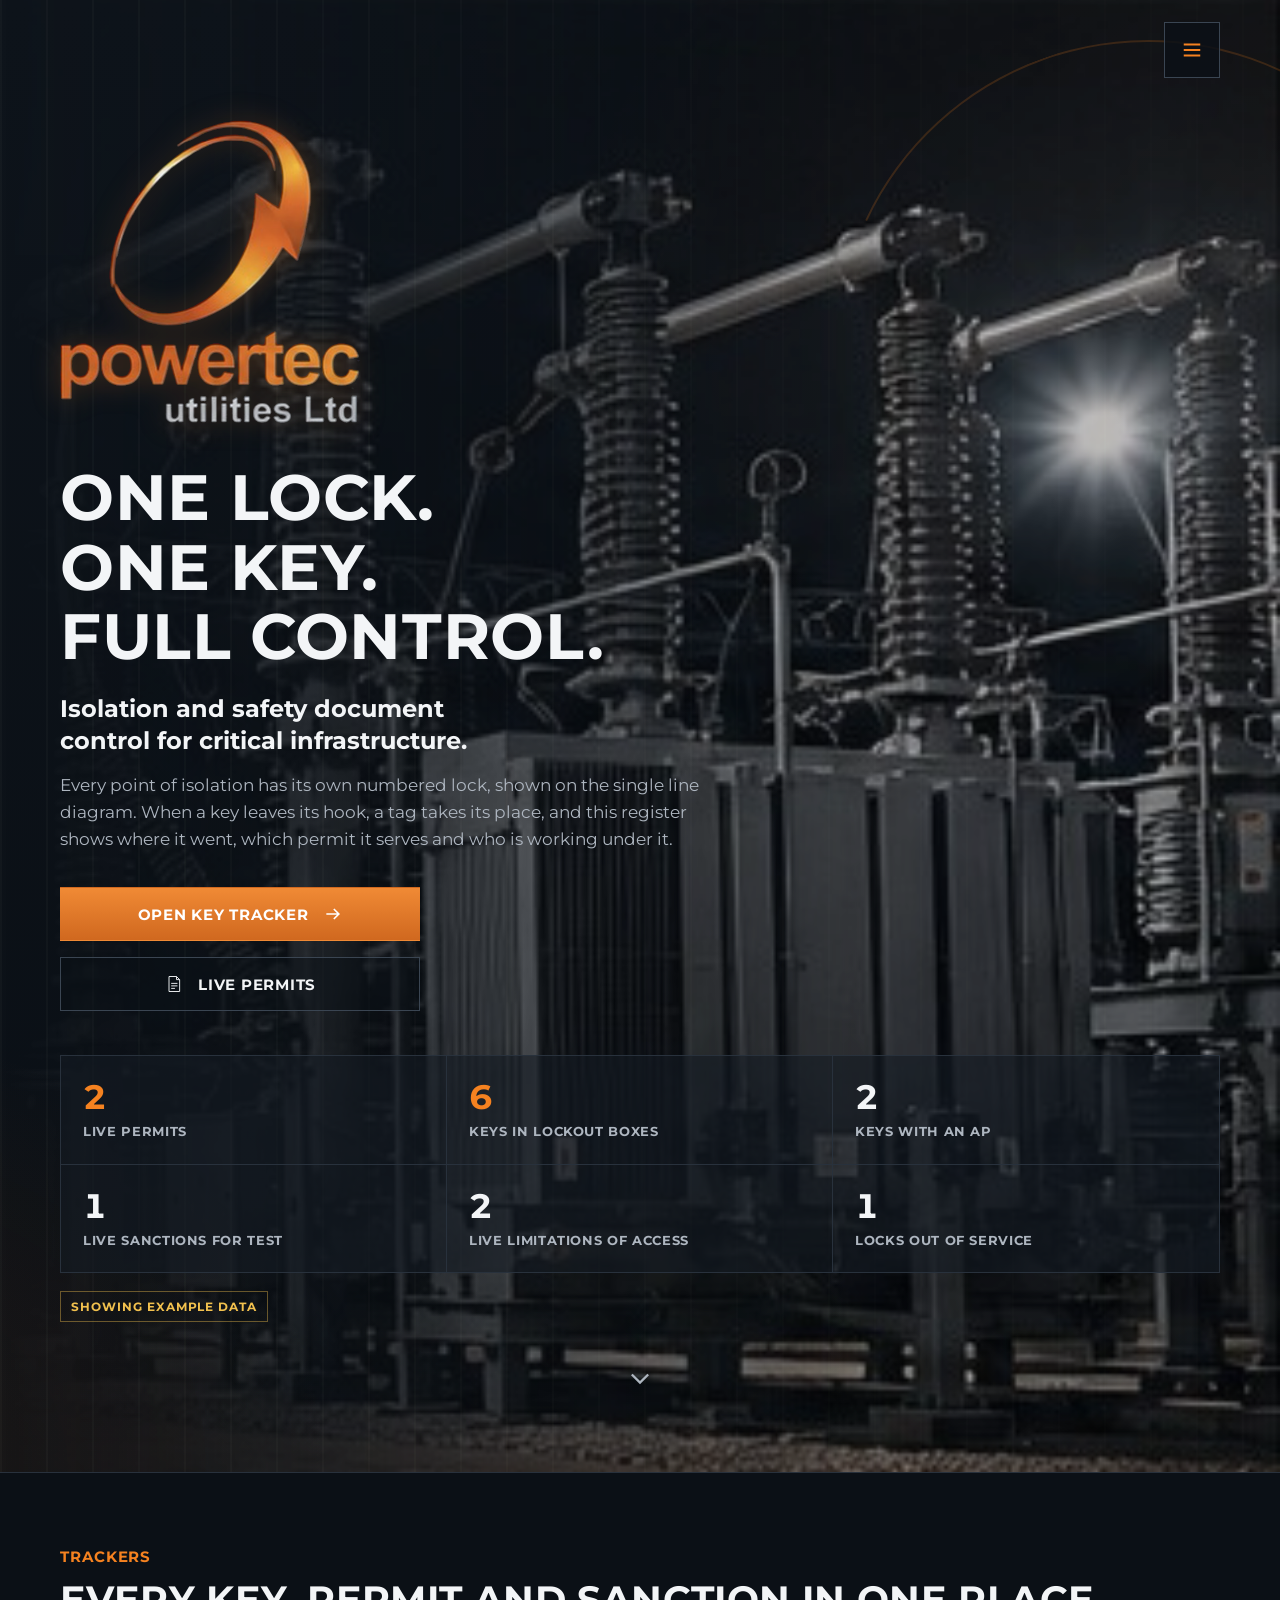
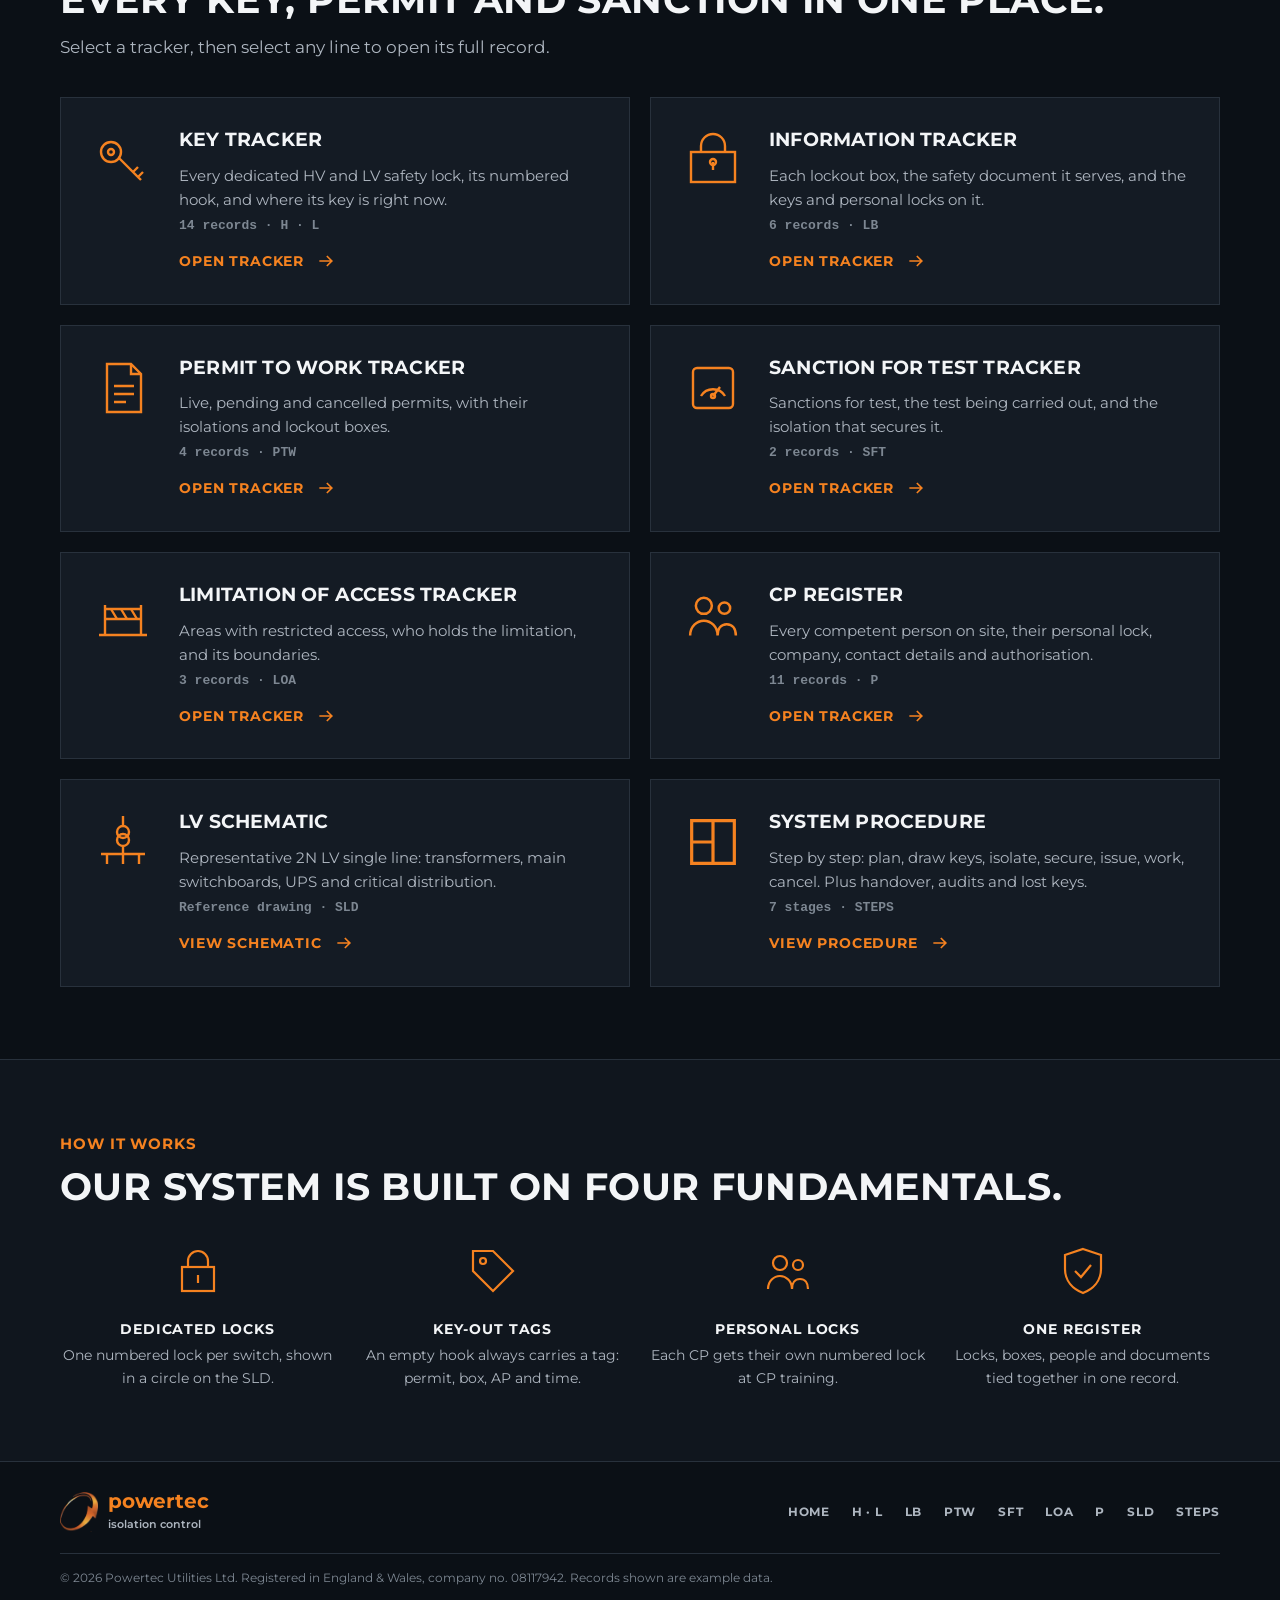
==== commit 1d227904: "Add files via upload" ====
--- a/index.html
+++ b/index.html
@@ -5,8 +5,11 @@
 <meta name="viewport" content="width=device-width, initial-scale=1, viewport-fit=cover">
 <title>Powertec Isolation Control</title>
 <meta name="description" content="AP office key, lock and safety document control: key, information, permit to work, sanction for test and limitation of access trackers.">
-<meta name="theme-color" content="#ffffff">
+<meta name="theme-color" content="#0B1016">
 <link rel="icon" type="image/png" href="favicon.png">
+<link rel="preconnect" href="https://fonts.googleapis.com">
+<link rel="preconnect" href="https://fonts.gstatic.com" crossorigin>
+<link rel="stylesheet" href="https://fonts.googleapis.com/css2?family=Montserrat:wght@400;500;600;700;800&display=swap">
 <link rel="stylesheet" href="styles.css">
 </head>
 <body data-page="home" data-root="">
--- a/styles.css
+++ b/styles.css
@@ -1,325 +1,294 @@
-
+/* Powertec Isolation Control — shared styles
+   Matches the Powertec Utilities site: dark charcoal-navy ground, photo backdrops that phase in, logo phase-in on the front page, copper-orange accent,
+   bold uppercase headings, square menu button, bordered cards, uppercase footer nav. */
 :root{
-  --orange:#ef6500;
-  --orange-bright:#ff7a1a;
-  --ink:#171717;
-  --char:#1d1d1d;
-  --soft:#f5f5f3;
-  --line:#ddddda;
-  --muted:#5d5d5d;
-  --max:1180px;
+  --bg:#0B1016; --bg2:#10161E; --card:#141B24; --card2:#18212B; --line:#28313C; --line2:#3A4552;
+  --text:#F3F5F7; --muted:#AEB6C0; --dim:#7D8792;
+  --orange:#F58220; --orange2:#E07024; --orange-ink:#F79A4A; --orange-soft:rgba(245,130,32,.12);
+  --good:#5FC98B; --good-soft:rgba(95,201,139,.12);
+  --warn:#F2C14E; --warn-soft:rgba(242,193,78,.12);
+  --crit:#FF7A70; --crit-soft:rgba(255,122,112,.12);
+  --idle:#9AA3AD; --idle-soft:rgba(154,163,173,.12);
+  --head:"Montserrat","Helvetica Neue",Helvetica,Arial,sans-serif;
+  --body:"Montserrat","Helvetica Neue",Helvetica,Arial,sans-serif;
+  --mono:ui-monospace,"SFMono-Regular",Menlo,Consolas,monospace;
+  color-scheme:dark;
 }
 *{box-sizing:border-box}
-html{scroll-behavior:smooth}
-body{margin:0;font-family:Arial,Helvetica,sans-serif;color:var(--ink);background:#fff;line-height:1.55}
-img{display:block;max-width:100%}
-a{text-decoration:none;color:inherit}
-.wrap{width:min(var(--max),calc(100% - 48px));margin:auto}
-.eyebrow{display:block;color:var(--orange);font-size:12px;font-weight:800;letter-spacing:.16em;margin-bottom:10px}
-.section-title{font-size:36px;line-height:1.1;margin:0 0 20px}
-
-/* HEADER */
-.site-header{background:#fff;border-bottom:1px solid #eee;position:sticky;top:0;z-index:100}
-.nav{height:84px;display:flex;align-items:center;justify-content:space-between;position:relative}
-.logo{width:245px}
-.navlinks{display:flex;gap:34px;align-items:center;font-size:13px;font-weight:800}
-.navlinks a{padding:31px 0 25px}
-.navlinks a.active{color:var(--orange);border-bottom:2px solid var(--orange)}
-.navlinks .enquire{background:var(--orange);color:#fff;padding:14px 26px;border-bottom:0!important}
-.menu-toggle{display:none;width:44px;height:44px;border:1px solid #ddd;background:#fff;font-size:22px}
-
-/* HOME */
-.home-hero{background:#111;color:#fff}
-.hero-grid{min-height:610px;display:grid;grid-template-columns:48% 52%}
-.hero-copy{padding:70px 42px 62px 8px;display:flex;flex-direction:column;justify-content:center}
-.hero-copy h1{font-size:54px;line-height:1.01;letter-spacing:-.025em;margin:0 0 18px}
-.orange-line{color:var(--orange-bright);font-weight:800;font-size:20px;line-height:1.35;margin-bottom:22px}
-.hero-copy p{font-size:18px;color:#ededed;margin:0 0 18px;max-width:610px}
-.hero-photo{min-height:610px;position:relative;overflow:hidden}
-.hero-photo img{width:100%;height:100%;object-fit:cover;object-position:center}
-.hero-photo:after{content:"";position:absolute;inset:0;background:linear-gradient(90deg,#111 0%,rgba(17,17,17,.65) 11%,rgba(17,17,17,0) 43%)}
-.btn{display:inline-block;margin-top:15px;background:var(--orange);color:#fff;padding:15px 24px;font-size:13px;font-weight:800;width:max-content}
-.home-services{display:grid;grid-template-columns:repeat(4,1fr);padding:42px 0 48px}
-.home-service{text-align:center;padding:0 32px;border-right:1px solid #d7d7d3}
-.home-service:last-child{border-right:0}
-.svc-icon{height:58px;display:flex;align-items:center;justify-content:center;color:var(--orange);font-size:40px;font-weight:900}
-.home-service h3{font-size:18px;line-height:1.2;margin:16px 0 14px}
-.home-service p{font-size:14px;color:#4e4e4e;margin:0}
-.home-positioning{background:var(--char);color:#fff;padding:42px 0}
-.position-grid{display:grid;grid-template-columns:.9fr 1.1fr;gap:60px;align-items:center}
-.position-grid h2{margin:0;font-size:30px;line-height:1.15}
-.position-grid p{margin:0;color:#d9d9d9;font-size:17px}
-
-/* INNER BANNERS */
-.page-banner{height:180px;color:#fff;display:flex;align-items:center;background-size:cover;background-position:center;position:relative}
-.page-banner:before{content:"";position:absolute;inset:0;background:linear-gradient(90deg,rgba(13,13,13,.96),rgba(13,13,13,.45))}
-.page-banner .wrap{position:relative;z-index:1}
-.page-banner h1{margin:0;font-size:40px;letter-spacing:-.02em}
-.page-body{padding:50px 0 64px}
-
-/* ABOUT */
-.about-grid{display:grid;grid-template-columns:1.08fr .92fr;gap:64px;align-items:start}
-.about-copy p{font-size:16px;margin:0 0 18px}
-.about-side h3{font-size:17px;margin:0 0 28px}
-.principles{display:grid;grid-template-columns:repeat(3,1fr);gap:24px;margin:0 0 28px}
-.principle{text-align:center}
-.picon{width:56px;height:56px;margin:0 auto 12px;border:2px solid #242424;border-radius:50%;display:flex;align-items:center;justify-content:center;font-size:24px;font-weight:900}
-.principle b{display:block;font-size:13px;line-height:1.2}
-.mission-section{background:var(--char);color:#fff;padding:56px 0}
-.mission-grid{display:grid;grid-template-columns:1fr 1fr;gap:1px;background:#414141;border:1px solid #414141}
-.mission-grid article{background:var(--char);padding:34px 38px}
-.mission-grid h2{font-size:25px;line-height:1.2;margin:0 0 14px}
-.mission-grid p{margin:0;color:#d7d7d7}
-.values-section{background:var(--soft);padding:58px 0 64px}
-.section-heading{max-width:780px;margin-bottom:32px}
-.values-grid{display:grid;grid-template-columns:repeat(2,1fr);gap:16px}
-.value-card{background:#fff;border-left:4px solid var(--orange);padding:24px 26px}
-.value-card h3{font-size:19px;margin:0 0 8px}
-.value-card p{margin:0;color:#555}
-.value-card strong{display:block;color:var(--orange);font-size:12px;letter-spacing:.1em;margin-bottom:10px}
-.approach-section{padding:58px 0}
-.approach-grid{display:grid;grid-template-columns:.8fr 1.2fr;gap:60px;align-items:start}
-.approach-points{display:grid;gap:14px}
-.approach-point{padding:18px 20px;border:1px solid var(--line);background:#fff}
-.approach-point h3{font-size:17px;margin:0 0 6px}
-.approach-point p{margin:0;color:#555}
-
-/* SERVICES */
-.service-intro{max-width:820px;margin-bottom:26px}
-.service-stack{display:grid}
-.service-row{display:grid;grid-template-columns:90px 1fr;gap:22px;padding:26px 0 30px;border-bottom:1px solid var(--line)}
-.bigicon{color:var(--orange);font-size:58px;line-height:1;text-align:center}
-.service-row h3{color:var(--orange);font-size:19px;margin:0 0 8px}
-.service-row p{margin:0 0 10px;color:#4d4d4d}
-.service-row ul{margin:4px 0 0;padding-left:20px;color:#444;columns:2;column-gap:48px}
-.service-row li{margin:4px 0;break-inside:avoid}
-.work-section{margin-top:46px;padding:38px;background:var(--soft)}
-.work-flow{display:grid;grid-template-columns:repeat(5,1fr);gap:12px;margin-top:24px}
-.work-step{background:#fff;padding:20px;border-top:3px solid var(--orange)}
-.work-step b{color:var(--orange);font-size:12px;letter-spacing:.1em}
-.work-step h3{font-size:16px;margin:8px 0}
-.work-step p{font-size:13px;margin:0;color:#555}
-
-/* SECTORS */
-.sector-intro{max-width:860px;margin-bottom:26px}
-.sector-stack{display:grid}
-.sector-row{display:grid;grid-template-columns:300px 1fr;gap:28px;padding:20px 0;border-bottom:1px solid var(--line);align-items:start}
-.sector-row img{width:300px;height:195px;object-fit:cover}
-.sector-row h3{color:var(--orange);font-size:19px;margin:0 0 8px}
-.sector-row p{margin:0 0 10px;color:#444}
-.sector-row ul{margin:0;padding-left:18px;color:#4f4f4f}
-.sector-row li{margin:4px 0}
-.data-centre-detail{margin-top:44px;background:var(--char);color:#fff;padding:36px}
-.data-centre-detail h2{margin-top:0}
-.data-centre-detail p{color:#d7d7d7}
-.capability-grid{display:grid;grid-template-columns:repeat(4,1fr);gap:12px;margin-top:22px}
-.capability{border:1px solid #4b4b4b;padding:18px}
-.capability strong{display:block;color:var(--orange-bright);font-size:25px}
-.capability span{font-size:13px;color:#ddd}
-
-/* CONTACT */
-.contact-grid{display:grid;grid-template-columns:.95fr 1.05fr;gap:70px}
-.contact-copy h2{color:var(--orange);font-size:21px;margin-bottom:20px}
-.contact-lines{margin-top:34px;display:grid;gap:16px}
-.contact-line{display:grid;grid-template-columns:30px 1fr;gap:10px;align-items:center;font-weight:700}
-.ci{color:var(--orange);font-size:22px}
-.contact-form{display:grid;grid-template-columns:1fr;gap:10px}
-.contact-form input,.contact-form textarea{width:100%;padding:13px;border:1px solid #cfcfcf;font:inherit}
-.contact-form textarea{min-height:165px}
-.contact-form button{width:max-content;background:var(--orange);color:#fff;border:0;padding:14px 24px;font-weight:800;cursor:pointer}
-
-/* FOOTER */
-footer{background:#0f0f0f;color:#d8d8d8;padding:26px 0}
-.footer-grid{display:grid;grid-template-columns:220px 1fr auto;gap:34px;align-items:center}
-.footer-logo{width:190px;background:transparent}
-.footer-tag{font-size:12px;letter-spacing:.035em}
-.footer-tag i{color:var(--orange);font-style:normal;padding:0 4px}
-.footer-copy{font-size:12px;white-space:nowrap}
-
-/* RESPONSIVE */
-@media(max-width:900px){
-  .wrap{width:min(var(--max),calc(100% - 32px))}
-  .nav{height:72px}.logo{width:188px}.menu-toggle{display:block}
-  .navlinks{display:none;position:absolute;top:72px;left:0;right:0;background:#fff;flex-direction:column;align-items:stretch;gap:0;box-shadow:0 14px 24px rgba(0,0,0,.12)}
-  .navlinks.open{display:flex}
-  .navlinks a{padding:14px 18px;border-bottom:1px solid #eee}
-  .navlinks .enquire{margin:10px 14px 14px;text-align:center;border:0!important}
-  .hero-grid{grid-template-columns:1fr}.hero-copy{padding:48px 10px 44px}.hero-copy h1{font-size:44px}
-  .hero-photo{min-height:360px}.hero-photo:after{background:linear-gradient(180deg,#111 0%,rgba(17,17,17,.28) 24%,rgba(17,17,17,0) 55%)}
-  .home-services{grid-template-columns:1fr 1fr}.home-service{padding:28px;border-bottom:1px solid #ddd}.home-service:nth-child(2){border-right:0}
-  .position-grid,.about-grid,.approach-grid,.contact-grid{grid-template-columns:1fr}
-  .mission-grid{grid-template-columns:1fr}.values-grid{grid-template-columns:1fr}
-  .service-row ul{columns:1}.work-flow{grid-template-columns:1fr 1fr}
-  .sector-row{grid-template-columns:210px 1fr}.sector-row img{width:210px;height:155px}
-  .capability-grid{grid-template-columns:1fr 1fr}
-  .footer-grid{grid-template-columns:1fr}.footer-logo{width:170px}
-}
-@media(max-width:620px){
-  .hero-copy h1{font-size:39px}.orange-line{font-size:17px}
-  .home-services{grid-template-columns:1fr}.home-service{border-right:0}
-  .page-banner{height:145px}.page-banner h1{font-size:31px}.page-body{padding:36px 0 46px}
-  .principles{grid-template-columns:1fr}.service-row{grid-template-columns:58px 1fr;gap:14px}.bigicon{font-size:44px}
-  .work-flow{grid-template-columns:1fr}.sector-row{grid-template-columns:1fr}.sector-row img{width:100%;height:220px}
-  .capability-grid{grid-template-columns:1fr 1fr}
-}
-
-/* =========================================================
-   ISOLATION CONTROL ADD-ONS
-   Built on the Powertec Utilities styles above.
-   ========================================================= */
-.mono{font-family:"Courier New",Courier,monospace;font-weight:700;font-variant-numeric:tabular-nums}
-.example-tag{display:inline-block;margin-top:14px;font-size:11px;font-weight:800;letter-spacing:.14em;color:var(--orange-bright);border:1px solid var(--orange-bright);padding:5px 10px}
-.page-banner .example-tag{margin:10px 0 0}
-.page-banner .crumbs{font-size:12px;font-weight:800;letter-spacing:.1em;color:#cfcfcf;margin-bottom:8px}
-.page-banner .crumbs a:hover{color:var(--orange-bright)}
-.page-banner .crumbs span{padding:0 6px;color:var(--orange)}
-
-/* header: nine links, so the menu button appears earlier than on the main site */
-.navlinks{gap:24px}
-.navlinks a:hover{color:var(--orange)}
-.menu-toggle{cursor:pointer;color:var(--ink)}
-@media(max-width:1180px){
-  .nav{height:72px}.logo{width:188px}.menu-toggle{display:block}
-  .navlinks{display:none;position:absolute;top:72px;left:0;right:0;background:#fff;flex-direction:column;align-items:stretch;gap:0;box-shadow:0 14px 24px rgba(0,0,0,.12)}
-  .navlinks.open{display:flex}
-  .navlinks a{padding:14px 18px;border-bottom:1px solid #eee}
-  .navlinks a.active{border-bottom:1px solid #eee;box-shadow:inset 3px 0 0 var(--orange)}
-}
-
-/* home */
-.hero-stats{display:grid;grid-template-columns:repeat(3,1fr);gap:1px;background:#3a3a3a;border:1px solid #3a3a3a;margin-top:26px;max-width:560px}
-.hero-stats div{background:#151515;padding:14px 16px}
-.hero-stats b{display:block;font-size:28px;line-height:1.1;color:#fff}
-.hero-stats b.hot{color:var(--orange-bright)}
-.hero-stats span{font-size:11px;font-weight:800;letter-spacing:.08em;color:#bdbdbd}
-.btn-row{display:flex;flex-wrap:wrap;gap:12px}
-.btn.ghost{background:transparent;border:1px solid #6a6a6a}
+html{-webkit-text-size-adjust:100%}
+body{margin:0;background:var(--bg);color:var(--text);font-family:var(--body);font-size:16px;line-height:1.6}
+img{max-width:100%;display:block}
+a{color:inherit}
+:focus-visible{outline:2px solid var(--orange);outline-offset:3px}
+.wrap{max-width:1200px;margin:0 auto;padding-left:max(20px,env(safe-area-inset-left,0px));padding-right:max(20px,env(safe-area-inset-right,0px))}
+h1,h2,h3{font-family:var(--head);font-weight:700;text-transform:uppercase;letter-spacing:.01em;line-height:1.08;margin:0;text-wrap:balance}
+h1{font-size:clamp(34px,6vw,64px)}
+h2{font-size:clamp(26px,3.6vw,38px)}
+h3{font-size:19px;line-height:1.25}
+p{margin:0}
+.eyebrow{font-size:15px;font-weight:700;letter-spacing:.06em;text-transform:uppercase;color:var(--orange)}
+.sub{font-size:clamp(19px,2.2vw,24px);font-weight:700;line-height:1.35;margin-top:22px;max-width:30ch}
+.lead{color:var(--muted);max-width:60ch;margin-top:14px;font-size:17px}
+.mono{font-family:var(--mono);font-size:14px;font-variant-numeric:tabular-nums}
+
+/* header */
+.site-head{position:absolute;top:0;left:0;right:0;z-index:20;padding-top:env(safe-area-inset-top,0px)}
+.site-head .wrap{display:flex;justify-content:space-between;align-items:center;padding-block:22px}
+.site-head .mark{width:64px;height:auto}
+.menu-btn{width:56px;height:56px;display:grid;place-items:center;background:rgba(11,16,22,.82);border:1.5px solid var(--line2);cursor:pointer;color:var(--orange)}
+.menu-btn:hover{border-color:var(--orange)}
+.menu-btn svg{width:22px;height:22px}
+
+/* full-screen menu */
+.menu{position:fixed;inset:0;z-index:50;background:rgba(8,12,17,.97);display:flex;flex-direction:column;padding:calc(22px + env(safe-area-inset-top,0px)) max(20px,env(safe-area-inset-right,0px)) calc(28px + env(safe-area-inset-bottom,0px)) max(20px,env(safe-area-inset-left,0px));overflow-y:auto}
+.menu[hidden]{display:none}
+.menu .top{display:flex;justify-content:space-between;align-items:center;max-width:1200px;width:100%;margin:0 auto}
+.menu .top img{width:64px}
+.menu nav{max-width:1200px;width:100%;margin:40px auto 0;display:flex;flex-direction:column}
+.menu nav a{display:flex;justify-content:space-between;align-items:baseline;gap:16px;text-decoration:none;font:700 clamp(22px,4vw,34px)/1.2 var(--head);text-transform:uppercase;padding:16px 0;border-bottom:1px solid var(--line)}
+.menu nav a small{font:600 13px var(--mono);color:var(--dim);letter-spacing:.06em}
+.menu nav a:hover,.menu nav a[aria-current="page"]{color:var(--orange)}
+.menu .note{max-width:1200px;width:100%;margin:28px auto 0;color:var(--dim);font-size:14px}
+
+/* hero */
+.hero{position:relative;overflow:hidden;padding-top:calc(140px + env(safe-area-inset-top,0px));padding-bottom:72px;
+  background:
+    radial-gradient(120% 70% at 110% 20%,rgba(245,130,32,.16),transparent 55%),
+    radial-gradient(60% 50% at -10% 100%,rgba(245,130,32,.08),transparent 60%),
+    repeating-linear-gradient(90deg,rgba(255,255,255,.025) 0 2px,transparent 2px 46px),
+    linear-gradient(180deg,#0E141B 0%,#0B1016 100%)}
+.hero::after{content:"";position:absolute;right:-180px;top:40px;width:620px;height:620px;border-radius:50%;border:2px solid rgba(245,130,32,.18);border-left-color:transparent;border-bottom-color:transparent;transform:rotate(-20deg);pointer-events:none}
+.hero .wrap{position:relative;z-index:1}
+.hero.home{padding-top:calc(120px + env(safe-area-inset-top,0px));min-height:auto}
+.hero .biglogo{width:min(300px,62vw);margin-bottom:40px}
+.cta{display:flex;flex-direction:column;gap:16px;margin-top:34px;max-width:360px}
+.btn{display:flex;align-items:center;justify-content:center;gap:14px;text-decoration:none;font:700 15px var(--head);letter-spacing:.05em;text-transform:uppercase;padding:16px 22px;border:1.5px solid transparent;cursor:pointer}
+.btn.primary{background:linear-gradient(180deg,#F08A35,#D0681F);color:#fff}
+.btn.primary:hover{background:linear-gradient(180deg,#F79745,#DC7428)}
+.btn.ghost{border-color:var(--line2);color:var(--text);background:rgba(11,16,22,.5)}
 .btn.ghost:hover{border-color:var(--orange)}
-.btn:hover{background:var(--orange-bright)}
-.btn.ghost:hover{background:transparent}
-.svc-icon svg{width:48px;height:48px}
-.bigicon svg{width:54px;height:54px}
-.service-row .more{display:inline-block;margin-top:6px;color:var(--orange);font-size:13px;font-weight:800;letter-spacing:.04em}
-.service-row .more:hover{color:var(--ink)}
-.service-row .count{font-size:12px;font-weight:800;letter-spacing:.1em;color:#8a8a8a;margin:0 0 8px}
-.service-row a.row-link{display:contents}
-
-/* tracker pages */
-.toolbar{display:flex;flex-wrap:wrap;gap:12px;align-items:center;margin-bottom:14px}
-.search{flex:1 1 260px;min-width:0;display:flex;align-items:center;gap:10px;border:1px solid #cfcfcf;padding:11px 13px;background:#fff}
+.btn svg{width:20px;height:20px;flex:none}
+.chev{display:block;width:28px;margin:42px auto 0;color:var(--muted)}
+.crumbs{display:flex;flex-wrap:wrap;gap:8px;font-size:13px;font-weight:700;letter-spacing:.06em;text-transform:uppercase;color:var(--dim);margin-bottom:18px}
+.crumbs a{text-decoration:none;color:var(--muted)}
+.crumbs a:hover{color:var(--orange)}
+
+/* sections + cards */
+section.block{padding-block:72px;border-top:1px solid var(--line)}
+section.block.alt{background:var(--bg2)}
+.block-head{margin-bottom:36px}
+.block-head h2{margin-top:10px}
+.cards{display:grid;grid-template-columns:repeat(2,minmax(0,1fr));gap:20px}
+.card{background:var(--card);border:1px solid var(--line);padding:30px;display:grid;grid-template-columns:auto minmax(0,1fr);gap:24px;text-decoration:none;transition:border-color .2s}
+a.card:hover{border-color:var(--orange)}
+.card .ico{width:64px;height:64px;color:var(--orange)}
+.card h3{margin-bottom:12px}
+.card p{color:var(--muted);font-size:15px}
+.card .more{display:inline-flex;align-items:center;gap:12px;margin-top:18px;color:var(--orange);font:700 14px var(--head);letter-spacing:.06em;text-transform:uppercase}
+.card .more svg{width:20px}
+.card .n{font:600 13px var(--mono);color:var(--dim);margin-top:6px}
+.trio{display:grid;grid-template-columns:repeat(4,minmax(0,1fr));gap:20px}
+.trio div{text-align:center}
+.trio svg{width:56px;height:56px;color:var(--orange);margin:0 auto 14px}
+.trio b{display:block;font:700 14px var(--head);letter-spacing:.06em;text-transform:uppercase}
+.trio p{color:var(--muted);font-size:14px;margin-top:6px}
+.stats{display:grid;grid-template-columns:repeat(3,minmax(0,1fr));gap:0;border:1px solid var(--line);margin-top:44px;background:rgba(20,27,36,.6)}
+.stats div{padding:20px 22px;border-right:1px solid var(--line);border-bottom:1px solid var(--line)}
+.stats div:nth-child(3n){border-right:0}
+.stats div:nth-last-child(-n+3){border-bottom:0}
+.stats b{display:block;font:700 34px var(--head);font-variant-numeric:tabular-nums;color:var(--text)}
+.stats b.hot{color:var(--orange)}
+.stats span{font-size:13px;font-weight:700;letter-spacing:.05em;text-transform:uppercase;color:var(--muted)}
+.example{display:inline-block;margin-top:18px;font-size:12px;font-weight:700;letter-spacing:.08em;text-transform:uppercase;color:var(--warn);border:1px solid rgba(242,193,78,.4);padding:5px 10px}
+
+/* trackers */
+.toolbar{display:flex;flex-wrap:wrap;gap:12px;align-items:center;margin-bottom:16px}
+.search{flex:1 1 260px;min-width:0;display:flex;align-items:center;gap:10px;background:var(--card);border:1px solid var(--line2);padding:12px 14px}
 .search:focus-within{border-color:var(--orange)}
-.search svg{width:18px;height:18px;color:#8a8a8a;flex:none}
-.search input{flex:1;min-width:0;border:0;outline:0;font:inherit;font-size:15px;background:transparent;color:var(--ink)}
+.search svg{width:18px;color:var(--dim);flex:none}
+.search input{flex:1;min-width:0;background:transparent;border:0;outline:0;color:var(--text);font:500 15px var(--body)}
+.search input::placeholder{color:var(--dim)}
 .filters{display:flex;flex-wrap:wrap;gap:8px}
-.filters button{background:#fff;border:1px solid #cfcfcf;padding:9px 14px;font:800 12px Arial,Helvetica,sans-serif;letter-spacing:.06em;cursor:pointer;color:var(--ink)}
+.filters button{background:transparent;color:var(--muted);border:1px solid var(--line2);padding:9px 14px;font:700 12px var(--head);letter-spacing:.06em;text-transform:uppercase;cursor:pointer}
 .filters button[aria-pressed="true"]{background:var(--orange);border-color:var(--orange);color:#fff}
-.result-count{font-size:12px;font-weight:800;letter-spacing:.1em;color:#8a8a8a;margin-bottom:10px}
-.tablebox{border:1px solid var(--line);overflow-x:auto;background:#fff}
-.tablebox table{width:100%;border-collapse:collapse;font-size:14px}
-.tablebox th{text-align:left;background:var(--char);color:#fff;font-size:11px;font-weight:800;letter-spacing:.1em;padding:13px 16px;white-space:nowrap}
-.tablebox td{padding:13px 16px;border-top:1px solid var(--line);vertical-align:top;color:#444}
-.tablebox td:first-child a{color:var(--ink);font-weight:800}
-.tablebox tbody tr{cursor:pointer}
-.tablebox tbody tr:hover td{background:#fff4ec}
-.tablebox td.go{text-align:right;white-space:nowrap;color:var(--orange);font-weight:800;font-size:12px;letter-spacing:.06em}
-.tablebox.plain tbody tr{cursor:default}
-.tablebox.plain tbody tr:hover td{background:transparent}
-.empty{text-align:center;padding:30px;color:#777}
-.chip{display:inline-flex;align-items:center;gap:7px;font-size:11px;font-weight:800;letter-spacing:.08em;padding:4px 9px;white-space:nowrap;border:1px solid currentColor;text-transform:uppercase}
-.chip:before{content:"";width:7px;height:7px;border-radius:50%;background:currentColor}
-.s-good{color:#1f7a45;background:#eaf6ef}
-.s-hot{color:#c25200;background:#fff1e6}
-.s-warn{color:#8a6200;background:#fdf5dc}
-.s-crit{color:#b3261e;background:#fbe9e7}
-.s-idle{color:#666;background:#f1f1ef}
-.sys{font-family:"Courier New",monospace;font-weight:700;font-size:12px;padding:1px 6px;border:1px solid currentColor}
-.sys.hv{color:#b3261e}.sys.lv{color:#1f5fa8}
-
-/* record pages */
-.rec-head{display:flex;justify-content:space-between;align-items:flex-start;gap:18px;flex-wrap:wrap;margin-bottom:26px;padding-bottom:20px;border-bottom:1px solid var(--line)}
-.rec-head h2{margin:0;font-size:28px;line-height:1.15}
-.rec-id{color:var(--orange);font-weight:800;letter-spacing:.06em;font-size:14px;margin-bottom:6px}
-.rec-grid{display:grid;grid-template-columns:1.6fr 1fr;gap:28px;align-items:start}
-.fields{display:grid;grid-template-columns:1fr 1fr;border:1px solid var(--line);margin:0;background:#fff}
-.field{padding:15px 18px;border-bottom:1px solid var(--line);min-width:0}
+.count{color:var(--dim);font-size:13px;font-weight:700;letter-spacing:.05em;text-transform:uppercase;margin-bottom:10px}
+.tablebox{border:1px solid var(--line);overflow-x:auto;background:var(--card)}
+table{width:100%;border-collapse:collapse;font-size:15px}
+th{text-align:left;font:700 12px var(--head);letter-spacing:.08em;text-transform:uppercase;color:var(--orange);background:var(--card2);padding:14px 16px;white-space:nowrap;border-bottom:1px solid var(--line)}
+td{padding:14px 16px;border-top:1px solid var(--line);vertical-align:top;color:var(--muted)}
+td:first-child a{color:var(--text);font-weight:700;text-decoration:none}
+tbody tr{cursor:pointer}
+tbody tr:hover td{background:rgba(245,130,32,.06)}
+td.go{text-align:right;white-space:nowrap}
+td.go span{color:var(--orange);font:700 13px var(--head);letter-spacing:.06em;text-transform:uppercase}
+.empty{text-align:center;padding:32px;color:var(--dim)}
+.chip{display:inline-flex;align-items:center;gap:7px;font:700 12px var(--head);letter-spacing:.05em;text-transform:uppercase;padding:4px 10px;white-space:nowrap;border:1px solid currentColor}
+.chip::before{content:"";width:7px;height:7px;border-radius:50%;background:currentColor}
+.s-good{color:var(--good);background:var(--good-soft)}
+.s-hot{color:var(--orange-ink);background:var(--orange-soft)}
+.s-warn{color:var(--warn);background:var(--warn-soft)}
+.s-crit{color:var(--crit);background:var(--crit-soft)}
+.s-idle{color:var(--idle);background:var(--idle-soft)}
+.sys{font:700 12px var(--mono);padding:2px 7px;border:1px solid currentColor}
+.sys.hv{color:var(--crit)} .sys.lv{color:#7DB7F0}
+
+/* record */
+.rec-head{display:flex;justify-content:space-between;align-items:flex-start;gap:18px;flex-wrap:wrap}
+.rec-id{font:700 15px var(--mono);color:var(--orange);margin-bottom:10px}
+.rec-grid{display:grid;grid-template-columns:minmax(0,1.6fr) minmax(0,1fr);gap:24px}
+.fields{display:grid;grid-template-columns:repeat(2,minmax(0,1fr));border:1px solid var(--line);background:var(--card);margin:0}
+.field{padding:16px 20px;border-bottom:1px solid var(--line);min-width:0}
 .field:nth-child(odd){border-right:1px solid var(--line)}
 .field.wide{grid-column:1/-1;border-right:0}
-.field dt{color:var(--orange);font-size:11px;font-weight:800;letter-spacing:.12em}
-.field dd{margin:5px 0 0;color:var(--ink);overflow-wrap:anywhere}
-.side{display:grid;gap:16px}
-.side .value-card h3{font-size:16px}
+.field dt{font:700 12px var(--head);letter-spacing:.08em;text-transform:uppercase;color:var(--orange)}
+.field dd{margin:6px 0 0;color:var(--text);overflow-wrap:anywhere}
+.side{display:flex;flex-direction:column;gap:20px}
+.panel{background:var(--card);border:1px solid var(--line);padding:22px}
+.panel h3{font-size:15px;margin-bottom:14px;color:var(--orange)}
+.panel p{color:var(--muted);font-size:15px}
 .links{display:flex;flex-wrap:wrap;gap:8px}
-.links a,.links span{font-family:"Courier New",monospace;font-weight:700;font-size:13px;border:1px solid #cfcfcf;padding:5px 9px;background:#fff}
+.links a,.links span{font:600 13px var(--mono);text-decoration:none;border:1px solid var(--line2);padding:6px 10px;color:var(--text)}
 .links a:hover{border-color:var(--orange);color:var(--orange)}
-.links span{color:#888}
-.plink{color:var(--orange);font-family:"Courier New",monospace;font-weight:700;border-bottom:1px solid currentColor}
-.log{list-style:none;margin:0;padding:0;display:grid;gap:12px}
-.log li{display:grid;grid-template-columns:auto 1fr;gap:12px;font-size:14px;color:#444}
-.log time{font-family:"Courier New",monospace;font-weight:700;color:var(--orange);white-space:nowrap}
-.hooktag{border:2px dashed var(--orange);background:#fff7f0;padding:14px}
-.hooktag b{display:block;color:var(--orange);font-size:11px;letter-spacing:.14em;margin-bottom:8px}
-.hooktag div{display:flex;justify-content:space-between;gap:10px;padding:5px 0;border-top:1px dotted #e2c6ad;font-size:14px}
-.hooktag div span:first-child{color:#666}
-.warn-card{border-left-color:#b3261e!important}
-.warn-card h3{color:#b3261e}
-.back{display:inline-block;margin-top:30px;color:var(--orange);font-weight:800;font-size:13px;letter-spacing:.04em}
-
-/* procedure */
-.stage-bar{grid-template-columns:repeat(7,1fr)}
-.stage-bar a.work-step{display:block}
-.stage-bar a.work-step:hover h3{color:var(--orange)}
-.stage{display:grid;grid-template-columns:90px 1fr;gap:22px;padding:30px 0;border-bottom:1px solid var(--line);scroll-margin-top:100px}
-.stage-num{color:var(--orange);font-size:58px;font-weight:800;line-height:1;text-align:center}
-.stage h3{color:var(--orange);font-size:21px;margin:0 0 4px}
-.stage .who{font-size:12px;font-weight:800;letter-spacing:.1em;color:#8a8a8a;margin-bottom:14px}
-.stage-cols{display:grid;grid-template-columns:1.5fr 1fr;gap:34px}
-.stage-cols h4{margin:0 0 10px;font-size:12px;letter-spacing:.12em;color:var(--ink)}
-.steps-list{list-style:none;margin:0;padding:0;display:grid;gap:10px}
-.steps-list li{display:grid;grid-template-columns:30px 1fr;gap:12px;color:#444}
-.sn{display:grid;place-items:center;width:28px;height:28px;background:var(--orange);color:#fff;font-weight:800;font-size:13px}
-.site-note{margin:0;padding:14px 16px;background:var(--soft);border-left:4px solid var(--orange);color:#444;font-size:14px}
-.stop{margin:18px 0 0;padding:12px 16px;border:1px solid var(--orange);color:var(--ink);font-size:14px}
-.stop b{color:var(--orange);font-size:11px;letter-spacing:.14em;display:block;margin-bottom:3px}
-.routines{display:grid;grid-template-columns:repeat(3,1fr);gap:16px}
-.routines ol{margin:10px 0 0;padding-left:20px;color:#555;font-size:14px;display:grid;gap:6px}
-.routines li::marker{color:var(--orange);font-weight:800}
-.routines .who{font-size:11px;font-weight:800;letter-spacing:.1em;color:#8a8a8a}
+.links span{color:var(--dim)}
+.log{list-style:none;margin:0;padding:0;display:flex;flex-direction:column;gap:14px}
+.log li{display:grid;grid-template-columns:auto minmax(0,1fr);gap:14px;font-size:15px;color:var(--muted)}
+.log time{font:600 13px var(--mono);color:var(--orange-ink);white-space:nowrap;padding-top:2px}
+.hooktag{border:1.5px dashed var(--orange);background:var(--orange-soft);padding:16px}
+.hooktag b{display:block;font:700 12px var(--mono);letter-spacing:.12em;color:var(--orange);margin-bottom:8px}
+.hooktag div{display:flex;justify-content:space-between;gap:10px;padding-block:6px;border-top:1px dotted var(--line2);font-size:14px}
+.hooktag div span:first-child{color:var(--muted)}
+.back{display:inline-flex;align-items:center;gap:10px;margin-top:32px;color:var(--orange);text-decoration:none;font:700 14px var(--head);letter-spacing:.06em;text-transform:uppercase}
 
 /* schematic */
-.sld{border:1px solid var(--line);overflow-x:auto;background:#fff}
+.sld{border:1px solid var(--line);background:var(--card);overflow-x:auto}
 .sld svg{display:block;min-width:760px;width:100%;height:auto}
-.sld .w{stroke:#1d1d1d;fill:none;stroke-width:1.6}
+.sld .w{stroke:#D6DCE2;fill:none;stroke-width:1.6}
 .sld .bus{stroke:var(--orange);stroke-width:5;stroke-linecap:round}
-.sld .bx,.sld .cb{fill:#fff;stroke:#1d1d1d;stroke-width:1.6}
-.sld .ld{fill:var(--soft);stroke:#999;stroke-width:1.2;stroke-dasharray:4 3}
-.sld text{fill:#1d1d1d;font-family:Arial,Helvetica,sans-serif;font-size:12px}
-.sld .t-q{fill:#666;font-size:11px}
+.sld .bx,.sld .cb{fill:var(--card);stroke:#D6DCE2;stroke-width:1.6}
+.sld .ld{fill:var(--card2);stroke:var(--dim);stroke-width:1.2;stroke-dasharray:4 3}
+.sld text{fill:var(--text);font-family:var(--body);font-size:12px}
+.sld .t-q{fill:var(--muted);font-size:11px}
 .sld .t-b{font-weight:700;font-size:13px}
-.legend{display:flex;flex-wrap:wrap;gap:22px;margin-top:14px;color:#555;font-size:14px}
+.legend{display:flex;flex-wrap:wrap;gap:22px;margin-top:16px;color:var(--muted);font-size:14px}
 .legend span{display:inline-flex;align-items:center;gap:10px}
 
-/* footer nav row */
-.footer-nav{display:flex;flex-wrap:wrap;gap:6px 18px;font-size:11px;font-weight:800;letter-spacing:.08em;border-top:1px solid #2a2a2a;margin-top:18px;padding-top:16px}
-.footer-nav a:hover{color:var(--orange)}
-
-@media(max-width:900px){
-  .rec-grid,.stage-cols{grid-template-columns:1fr}
-  .stage-bar{grid-template-columns:repeat(2,1fr)}
-  .routines{grid-template-columns:1fr 1fr}
-  .hero-stats{grid-template-columns:repeat(2,1fr)}
+/* implementation plan */
+.barbox{overflow-x:auto;margin-bottom:36px}
+.phasebar{display:grid;grid-template-columns:repeat(9,minmax(112px,1fr));border:1px solid var(--line);background:var(--card)}
+.phasebar a{display:flex;flex-direction:column;gap:4px;padding:16px;text-decoration:none;border-right:1px solid var(--line);position:relative}
+.phasebar a:last-child{border-right:0}
+.phasebar a::after{content:"";position:absolute;left:0;right:0;bottom:0;height:3px;background:var(--orange);opacity:.35}
+.phasebar a:hover::after{opacity:1}
+.phasebar b{font:700 26px var(--head);color:var(--orange);line-height:1}
+.phasebar span{font:700 13px var(--head);letter-spacing:.05em;text-transform:uppercase}
+.phasebar small{font:600 12px var(--mono);color:var(--dim)}
+.phases{display:flex;flex-direction:column;gap:20px}
+.phase{display:grid;grid-template-columns:88px minmax(0,1fr);background:var(--card);border:1px solid var(--line);scroll-margin-top:24px}
+.pnum{display:flex;align-items:flex-start;justify-content:center;padding-top:24px;font:700 44px var(--head);color:var(--orange);border-right:1px solid var(--line);background:var(--card2)}
+.pbody{padding:24px 28px;min-width:0}
+.pmeta{display:flex;flex-wrap:wrap;gap:8px 20px;font:600 13px var(--mono);color:var(--dim);margin-bottom:8px}
+.pbody h3{font-size:22px}
+.aim{color:var(--text);margin-top:8px;font-size:17px}
+.pcols{display:grid;grid-template-columns:minmax(0,1.6fr) minmax(0,1fr);gap:28px;margin-top:20px}
+.pcols h4{margin:0 0 10px;font:700 12px var(--head);letter-spacing:.08em;text-transform:uppercase;color:var(--orange)}
+.pcols ul{margin:0;padding:0;list-style:none;display:flex;flex-direction:column;gap:8px}
+.pcols li{position:relative;padding-left:18px;color:var(--muted);font-size:15px}
+.pcols li::before{content:"";position:absolute;left:0;top:.62em;width:8px;height:2px;background:var(--orange)}
+.gate{margin-top:20px;padding:14px 16px;border:1px solid rgba(245,130,32,.4);background:var(--orange-soft);color:var(--text);font-size:15px}
+.gate b{display:block;font:700 12px var(--head);letter-spacing:.1em;text-transform:uppercase;color:var(--orange);margin-bottom:4px}
+.ready-head{display:flex;justify-content:space-between;align-items:center;gap:16px;flex-wrap:wrap;margin-bottom:16px}
+#readyCount{font:700 14px var(--head);letter-spacing:.06em;text-transform:uppercase;color:var(--muted)}
+#readyCount.done{color:var(--good)}
+.checks{list-style:none;margin:0;padding:0;display:grid;grid-template-columns:repeat(2,minmax(0,1fr));gap:10px}
+.checks label{display:flex;gap:14px;align-items:flex-start;background:var(--card);border:1px solid var(--line);padding:14px 16px;cursor:pointer}
+.checks label:hover{border-color:var(--line2)}
+.checks input{width:20px;height:20px;margin:2px 0 0;accent-color:var(--orange);flex:none}
+.checks input:checked + span{color:var(--muted);text-decoration:line-through;text-decoration-color:var(--orange)}
+.two{display:grid;grid-template-columns:repeat(2,minmax(0,1fr));gap:36px}
+.tablebox.plain tbody tr{cursor:default}
+.tablebox.plain tbody tr:hover td{background:none}
+@media (max-width:820px){.two{grid-template-columns:1fr}.pcols{grid-template-columns:1fr;gap:18px}.checks{grid-template-columns:1fr}}
+@media (max-width:640px){.phase{grid-template-columns:1fr}.pnum{justify-content:flex-start;padding:14px 20px;border-right:0;border-bottom:1px solid var(--line);font-size:30px}.pbody{padding:20px}}
+
+/* system procedure */
+.steps-list{list-style:none;margin:0;padding:0;display:flex;flex-direction:column;gap:12px}
+.steps-list li{display:grid;grid-template-columns:32px minmax(0,1fr);gap:12px;color:var(--muted);font-size:15px;padding-left:0}
+.steps-list li::before{content:none}
+.sn{display:grid;place-items:center;width:28px;height:28px;border:1.5px solid var(--orange);color:var(--orange);font:700 13px var(--mono)}
+.site-note{color:var(--text);font-size:15px;border-left:3px solid var(--orange);padding:4px 0 4px 14px}
+.routines{display:grid;grid-template-columns:repeat(3,minmax(0,1fr));gap:20px}
+.mini{margin:0;padding-left:20px;display:flex;flex-direction:column;gap:8px;color:var(--muted);font-size:15px}
+.mini li::marker{color:var(--orange);font-weight:700}
+.plink{color:var(--orange);font-family:var(--mono);text-decoration:none;border-bottom:1px solid currentColor}
+@media (max-width:980px){.routines{grid-template-columns:repeat(2,minmax(0,1fr))}}
+@media (max-width:640px){.routines{grid-template-columns:1fr}}
+
+/* footer */
+.site-foot{border-top:1px solid var(--line);padding-block:28px calc(28px + env(safe-area-inset-bottom,0px));background:var(--bg)}
+.site-foot .wrap{display:flex;justify-content:space-between;align-items:center;gap:20px;flex-wrap:wrap}
+.foot-brand{display:flex;align-items:center;gap:10px;text-decoration:none}
+.foot-brand img{width:38px}
+.foot-brand b{font:700 20px var(--head);color:var(--orange);letter-spacing:-.01em;line-height:1}
+.foot-brand small{display:block;font-size:11px;color:var(--muted);font-weight:600}
+.foot-nav{display:flex;flex-wrap:wrap;gap:6px 22px}
+.foot-nav a{text-decoration:none;font:700 12px var(--head);letter-spacing:.06em;text-transform:uppercase;color:var(--muted)}
+.foot-nav a:hover{color:var(--orange)}
+.foot-legal{width:100%;color:var(--dim);font-size:12px;padding-top:14px;border-top:1px solid var(--line)}
+
+@media (max-width:820px){
+  .cards{grid-template-columns:1fr}
+  .trio{grid-template-columns:repeat(2,minmax(0,1fr));row-gap:30px}
+  .rec-grid{grid-template-columns:1fr}
+  .stats{grid-template-columns:repeat(2,minmax(0,1fr))}
+  .stats div{border-right:1px solid var(--line)!important;border-bottom:1px solid var(--line)!important}
+  .stats div:nth-child(2n){border-right:0!important}
+  .stats div:nth-last-child(-n+2){border-bottom:0!important}
 }
-@media(max-width:620px){
-  .fields{grid-template-columns:1fr}.field:nth-child(odd){border-right:0}
-  .stage{grid-template-columns:44px 1fr;gap:14px}.stage-num{font-size:38px}
-  .stage-bar{grid-template-columns:1fr}
-  .routines{grid-template-columns:1fr}
-  .tablebox{border:0;overflow:visible;background:transparent}
-  .tablebox table,.tablebox thead,.tablebox tbody,.tablebox tr,.tablebox td{display:block}
-  .tablebox thead{display:none}
-  .tablebox tbody{display:grid;gap:12px}
-  .tablebox tbody tr{border:1px solid var(--line);border-left:4px solid var(--orange);background:#fff;padding:10px 14px}
-  .tablebox td{border:0;padding:4px 0;display:grid;grid-template-columns:108px 1fr;gap:10px}
-  .tablebox td:before{content:attr(data-label);font-size:11px;font-weight:800;letter-spacing:.08em;color:var(--orange);padding-top:2px;text-transform:uppercase}
-  .tablebox td.go{text-align:left;grid-template-columns:1fr}.tablebox td.go:before{content:none}
-  .tablebox tbody tr:hover td{background:transparent}
+@media (max-width:640px){
+  .card{grid-template-columns:1fr;gap:16px;padding:24px}
+  .fields{grid-template-columns:1fr}
+  .field:nth-child(odd){border-right:0}
+  .tablebox{border:0;background:none;overflow:visible}
+  table,thead,tbody,tr,td{display:block}
+  thead{display:none}
+  tbody{display:grid;gap:12px}
+  tbody tr{background:var(--card);border:1px solid var(--line);padding:12px 16px}
+  td{border:0;padding:5px 0;display:grid;grid-template-columns:112px minmax(0,1fr);gap:10px}
+  td::before{content:attr(data-label);font:700 11px var(--head);letter-spacing:.08em;text-transform:uppercase;color:var(--orange);padding-top:3px}
+  td.go{text-align:left;grid-template-columns:1fr;padding-top:8px}
+  td.go::before{content:none}
+  tbody tr:hover td{background:none}
 }
+@media (prefers-reduced-motion:reduce){*{transition:none!important}}
+
+/* =========================================================
+   PHOTOS AND PHASE-IN (as on the Powertec Utilities site)
+   Each page sets its own photo through --photo. The photo fades in behind a dark
+   gradient; on the front page the logo, headline and text then phase in one after another.
+   ========================================================= */
+.hero{--photo:url("hero.jpg")}
+body[data-page="keys"] .hero,body[data-page="info"] .hero{--photo:url("banner-keys.jpg")}
+body[data-page="ptw"] .hero,body[data-page="sft"] .hero,body[data-page="record"] .hero{--photo:url("banner-permits.jpg")}
+body[data-page="loa"] .hero,body[data-page="cp"] .hero{--photo:url("banner-substation.jpg")}
+body[data-page="procedure"] .hero,body[data-page="schematic"] .hero{--photo:url("banner-network.jpg")}
+.hero::before{content:"";position:absolute;inset:0;background:var(--photo) center right/cover no-repeat;z-index:0;
+  -webkit-mask-image:linear-gradient(90deg,transparent 0%,rgba(0,0,0,.35) 30%,#000 70%);mask-image:linear-gradient(90deg,transparent 0%,rgba(0,0,0,.35) 30%,#000 70%);
+  opacity:.55;animation:photoIn 2.2s ease-out both}
+.hero.home::before{opacity:.7}
+.hero::after{z-index:0}
+@keyframes photoIn{from{opacity:0;transform:scale(1.08)}to{transform:scale(1)}}
+@keyframes phaseIn{from{opacity:0;transform:translateY(16px)}to{opacity:1;transform:none}}
+@keyframes logoIn{0%{opacity:0;transform:scale(.88) rotate(-6deg);filter:blur(8px) drop-shadow(0 0 0 rgba(245,130,32,0))}60%{opacity:1;filter:blur(0) drop-shadow(0 0 28px rgba(245,130,32,.55))}100%{opacity:1;transform:none;filter:drop-shadow(0 0 14px rgba(245,130,32,.25))}}
+.hero .biglogo{animation:logoIn 1.6s cubic-bezier(.2,.7,.2,1) both}
+.hero.home h1{animation:phaseIn .9s .9s ease-out both}
+.hero.home .sub{animation:phaseIn .9s 1.15s ease-out both}
+.hero.home .lead{animation:phaseIn .9s 1.35s ease-out both}
+.hero.home .cta{animation:phaseIn .9s 1.55s ease-out both}
+.hero.home .stats,.hero.home .example{animation:phaseIn .9s 1.75s ease-out both}
+.hero:not(.home) .wrap>*{animation:phaseIn .8s ease-out both}
+.hero:not(.home) .wrap>*:nth-child(2){animation-delay:.12s}
+.hero:not(.home) .wrap>*:nth-child(3){animation-delay:.24s}
+.hero:not(.home) .wrap>*:nth-child(4){animation-delay:.36s}
+.site-head .mark{animation:phaseIn .8s ease-out both}
+@media (max-width:640px){.hero::before{-webkit-mask-image:linear-gradient(180deg,#000 0%,rgba(0,0,0,.45) 55%,rgba(0,0,0,.15) 100%);mask-image:linear-gradient(180deg,#000 0%,rgba(0,0,0,.45) 55%,rgba(0,0,0,.15) 100%);opacity:.45}}
+@media (prefers-reduced-motion:reduce){.hero::before,.hero .biglogo,.hero .wrap>*,.hero.home *,.site-head .mark{animation:none!important}}
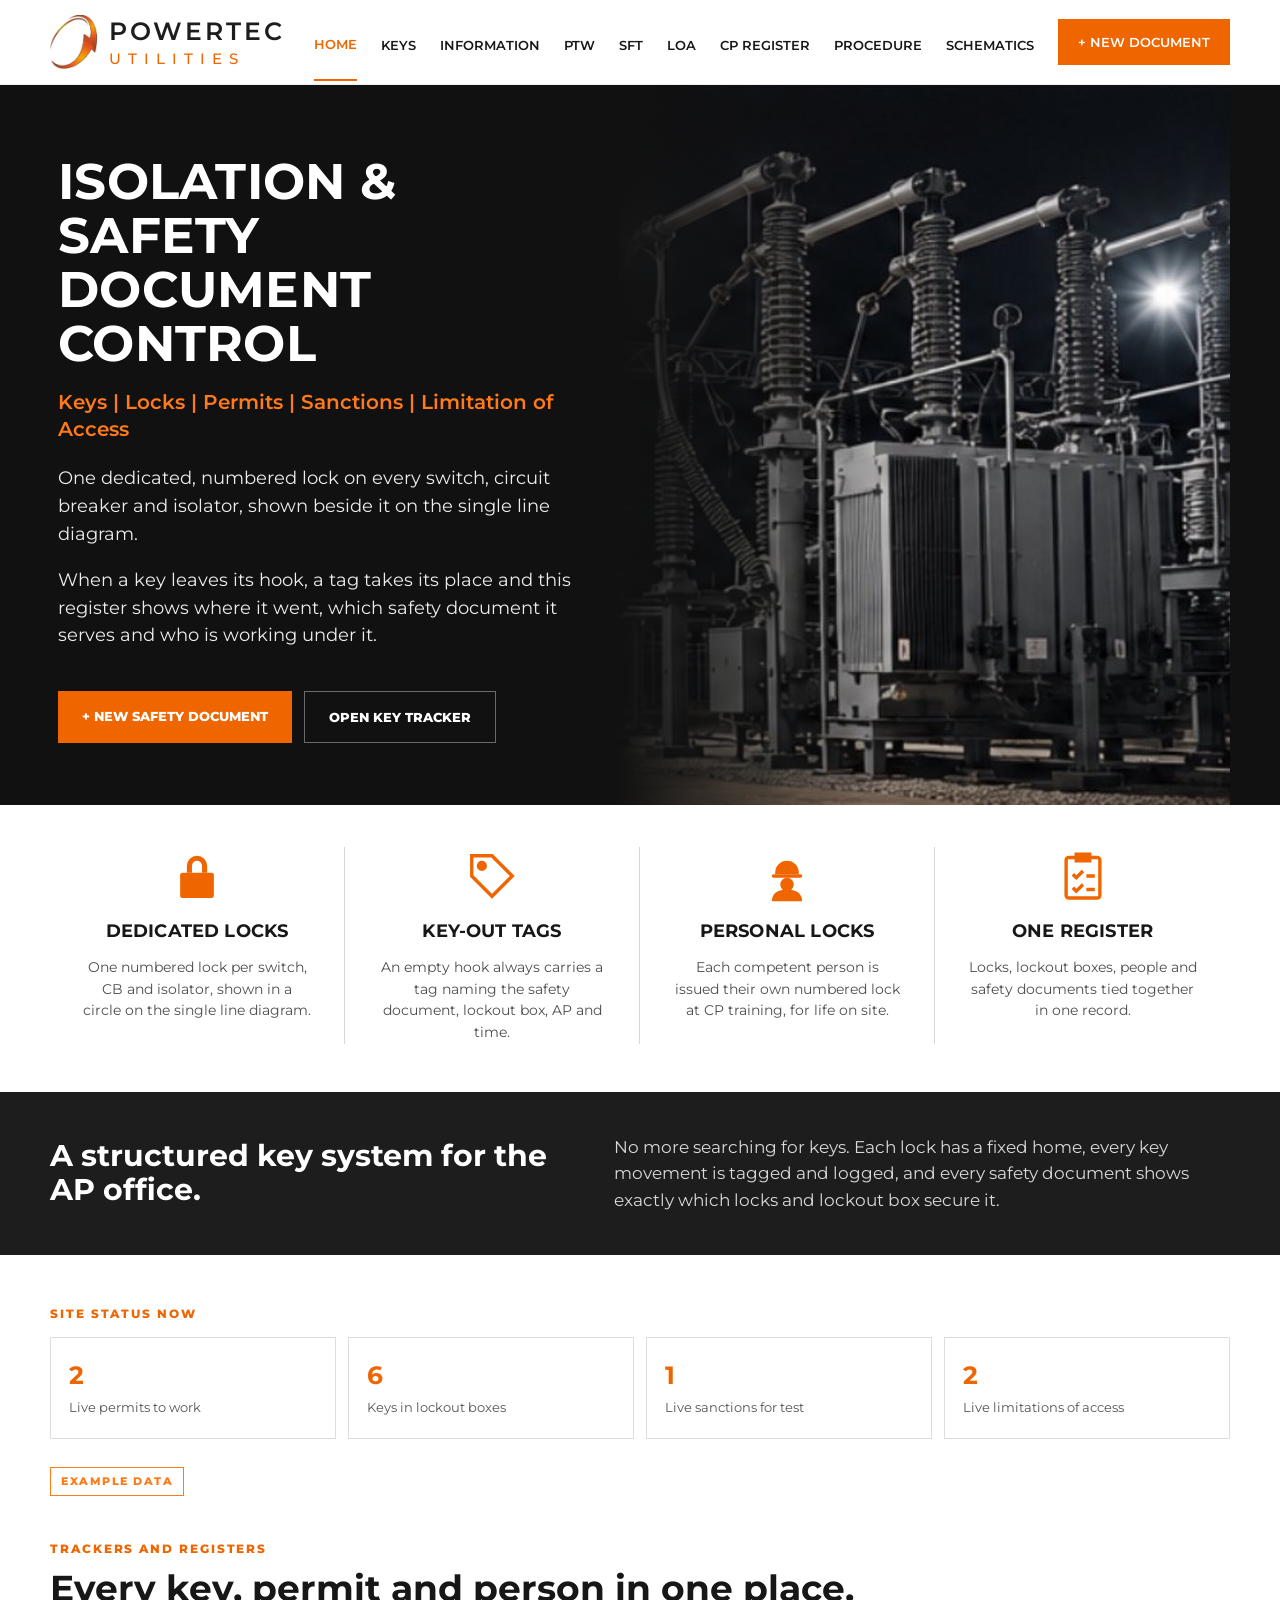
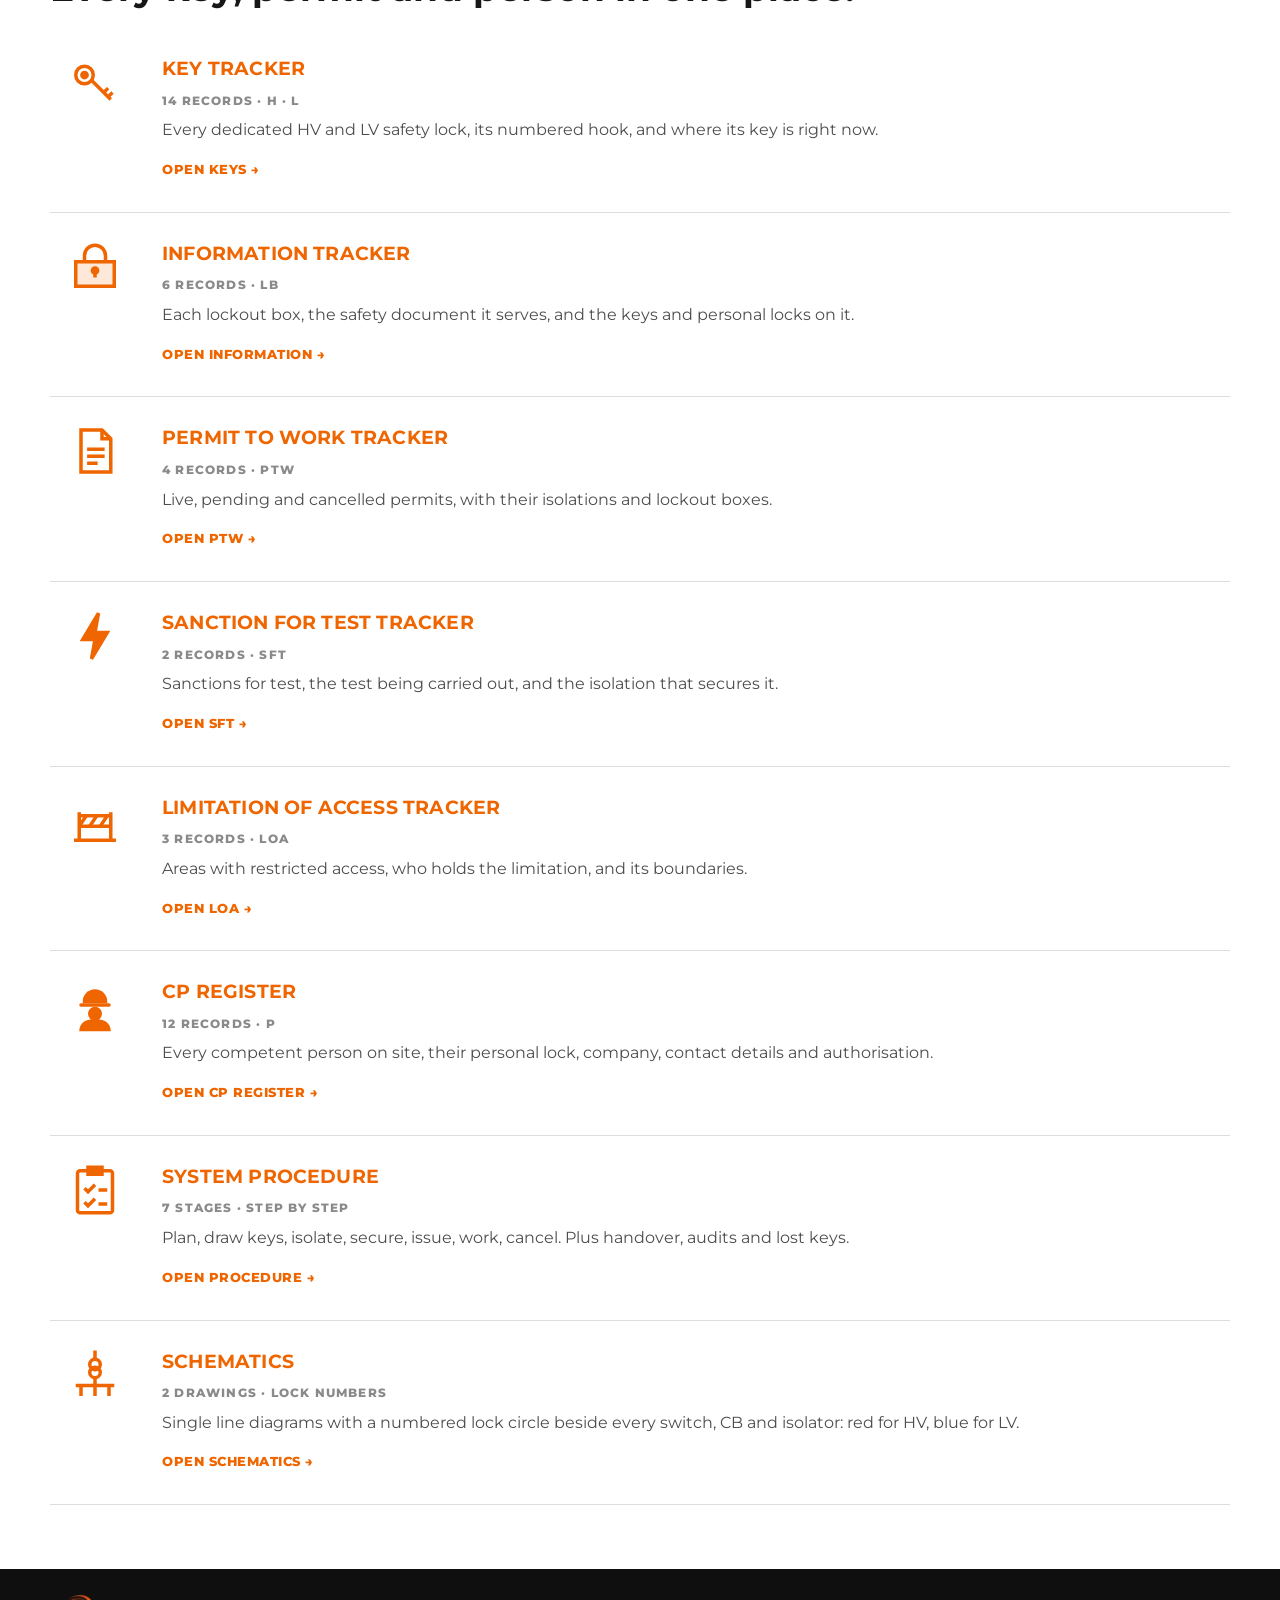
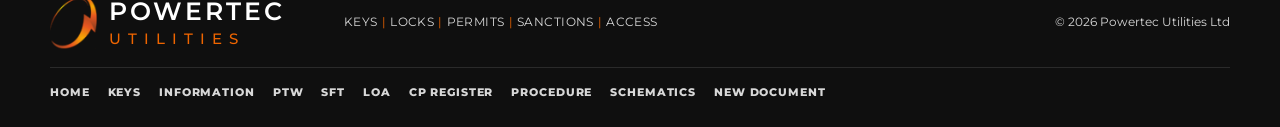
==== commit 5b140403: "Add files via upload" ====
--- a/index.html
+++ b/index.html
@@ -5,7 +5,7 @@
 <meta name="viewport" content="width=device-width, initial-scale=1, viewport-fit=cover">
 <title>Powertec Isolation Control</title>
 <meta name="description" content="AP office key, lock and safety document control: key, information, permit to work, sanction for test and limitation of access trackers.">
-<meta name="theme-color" content="#0B1016">
+<meta name="theme-color" content="#ffffff">
 <link rel="icon" type="image/png" href="favicon.png">
 <link rel="preconnect" href="https://fonts.googleapis.com">
 <link rel="preconnect" href="https://fonts.gstatic.com" crossorigin>
--- a/styles.css
+++ b/styles.css
@@ -1,294 +1,422 @@
-/* Powertec Isolation Control — shared styles
-   Matches the Powertec Utilities site: dark charcoal-navy ground, photo backdrops that phase in, logo phase-in on the front page, copper-orange accent,
-   bold uppercase headings, square menu button, bordered cards, uppercase footer nav. */
+
 :root{
-  --bg:#0B1016; --bg2:#10161E; --card:#141B24; --card2:#18212B; --line:#28313C; --line2:#3A4552;
-  --text:#F3F5F7; --muted:#AEB6C0; --dim:#7D8792;
-  --orange:#F58220; --orange2:#E07024; --orange-ink:#F79A4A; --orange-soft:rgba(245,130,32,.12);
-  --good:#5FC98B; --good-soft:rgba(95,201,139,.12);
-  --warn:#F2C14E; --warn-soft:rgba(242,193,78,.12);
-  --crit:#FF7A70; --crit-soft:rgba(255,122,112,.12);
-  --idle:#9AA3AD; --idle-soft:rgba(154,163,173,.12);
-  --head:"Montserrat","Helvetica Neue",Helvetica,Arial,sans-serif;
-  --body:"Montserrat","Helvetica Neue",Helvetica,Arial,sans-serif;
-  --mono:ui-monospace,"SFMono-Regular",Menlo,Consolas,monospace;
-  color-scheme:dark;
+  --orange:#ef6500;
+  --orange-bright:#ff7a1a;
+  --ink:#171717;
+  --char:#1d1d1d;
+  --soft:#f5f5f3;
+  --line:#ddddda;
+  --muted:#5d5d5d;
+  --max:1180px;
 }
 *{box-sizing:border-box}
-html{-webkit-text-size-adjust:100%}
-body{margin:0;background:var(--bg);color:var(--text);font-family:var(--body);font-size:16px;line-height:1.6}
-img{max-width:100%;display:block}
-a{color:inherit}
-:focus-visible{outline:2px solid var(--orange);outline-offset:3px}
-.wrap{max-width:1200px;margin:0 auto;padding-left:max(20px,env(safe-area-inset-left,0px));padding-right:max(20px,env(safe-area-inset-right,0px))}
-h1,h2,h3{font-family:var(--head);font-weight:700;text-transform:uppercase;letter-spacing:.01em;line-height:1.08;margin:0;text-wrap:balance}
-h1{font-size:clamp(34px,6vw,64px)}
-h2{font-size:clamp(26px,3.6vw,38px)}
-h3{font-size:19px;line-height:1.25}
-p{margin:0}
-.eyebrow{font-size:15px;font-weight:700;letter-spacing:.06em;text-transform:uppercase;color:var(--orange)}
-.sub{font-size:clamp(19px,2.2vw,24px);font-weight:700;line-height:1.35;margin-top:22px;max-width:30ch}
-.lead{color:var(--muted);max-width:60ch;margin-top:14px;font-size:17px}
-.mono{font-family:var(--mono);font-size:14px;font-variant-numeric:tabular-nums}
-
-/* header */
-.site-head{position:absolute;top:0;left:0;right:0;z-index:20;padding-top:env(safe-area-inset-top,0px)}
-.site-head .wrap{display:flex;justify-content:space-between;align-items:center;padding-block:22px}
-.site-head .mark{width:64px;height:auto}
-.menu-btn{width:56px;height:56px;display:grid;place-items:center;background:rgba(11,16,22,.82);border:1.5px solid var(--line2);cursor:pointer;color:var(--orange)}
-.menu-btn:hover{border-color:var(--orange)}
-.menu-btn svg{width:22px;height:22px}
-
-/* full-screen menu */
-.menu{position:fixed;inset:0;z-index:50;background:rgba(8,12,17,.97);display:flex;flex-direction:column;padding:calc(22px + env(safe-area-inset-top,0px)) max(20px,env(safe-area-inset-right,0px)) calc(28px + env(safe-area-inset-bottom,0px)) max(20px,env(safe-area-inset-left,0px));overflow-y:auto}
-.menu[hidden]{display:none}
-.menu .top{display:flex;justify-content:space-between;align-items:center;max-width:1200px;width:100%;margin:0 auto}
-.menu .top img{width:64px}
-.menu nav{max-width:1200px;width:100%;margin:40px auto 0;display:flex;flex-direction:column}
-.menu nav a{display:flex;justify-content:space-between;align-items:baseline;gap:16px;text-decoration:none;font:700 clamp(22px,4vw,34px)/1.2 var(--head);text-transform:uppercase;padding:16px 0;border-bottom:1px solid var(--line)}
-.menu nav a small{font:600 13px var(--mono);color:var(--dim);letter-spacing:.06em}
-.menu nav a:hover,.menu nav a[aria-current="page"]{color:var(--orange)}
-.menu .note{max-width:1200px;width:100%;margin:28px auto 0;color:var(--dim);font-size:14px}
-
-/* hero */
-.hero{position:relative;overflow:hidden;padding-top:calc(140px + env(safe-area-inset-top,0px));padding-bottom:72px;
-  background:
-    radial-gradient(120% 70% at 110% 20%,rgba(245,130,32,.16),transparent 55%),
-    radial-gradient(60% 50% at -10% 100%,rgba(245,130,32,.08),transparent 60%),
-    repeating-linear-gradient(90deg,rgba(255,255,255,.025) 0 2px,transparent 2px 46px),
-    linear-gradient(180deg,#0E141B 0%,#0B1016 100%)}
-.hero::after{content:"";position:absolute;right:-180px;top:40px;width:620px;height:620px;border-radius:50%;border:2px solid rgba(245,130,32,.18);border-left-color:transparent;border-bottom-color:transparent;transform:rotate(-20deg);pointer-events:none}
-.hero .wrap{position:relative;z-index:1}
-.hero.home{padding-top:calc(120px + env(safe-area-inset-top,0px));min-height:auto}
-.hero .biglogo{width:min(300px,62vw);margin-bottom:40px}
-.cta{display:flex;flex-direction:column;gap:16px;margin-top:34px;max-width:360px}
-.btn{display:flex;align-items:center;justify-content:center;gap:14px;text-decoration:none;font:700 15px var(--head);letter-spacing:.05em;text-transform:uppercase;padding:16px 22px;border:1.5px solid transparent;cursor:pointer}
-.btn.primary{background:linear-gradient(180deg,#F08A35,#D0681F);color:#fff}
-.btn.primary:hover{background:linear-gradient(180deg,#F79745,#DC7428)}
-.btn.ghost{border-color:var(--line2);color:var(--text);background:rgba(11,16,22,.5)}
+html{scroll-behavior:smooth}
+body{margin:0;font-family:Arial,Helvetica,sans-serif;color:var(--ink);background:#fff;line-height:1.55}
+img{display:block;max-width:100%}
+a{text-decoration:none;color:inherit}
+.wrap{width:min(var(--max),calc(100% - 48px));margin:auto}
+.eyebrow{display:block;color:var(--orange);font-size:12px;font-weight:800;letter-spacing:.16em;margin-bottom:10px}
+.section-title{font-size:36px;line-height:1.1;margin:0 0 20px}
+
+/* HEADER */
+.site-header{background:#fff;border-bottom:1px solid #eee;position:sticky;top:0;z-index:100}
+.nav{height:84px;display:flex;align-items:center;justify-content:space-between;position:relative}
+.logo{width:245px}
+.navlinks{display:flex;gap:34px;align-items:center;font-size:13px;font-weight:800}
+.navlinks a{padding:31px 0 25px}
+.navlinks a.active{color:var(--orange);border-bottom:2px solid var(--orange)}
+.navlinks .enquire{background:var(--orange);color:#fff;padding:14px 26px;border-bottom:0!important}
+.menu-toggle{display:none;width:44px;height:44px;border:1px solid #ddd;background:#fff;font-size:22px}
+
+/* HOME */
+.home-hero{background:#111;color:#fff}
+.hero-grid{min-height:610px;display:grid;grid-template-columns:48% 52%}
+.hero-copy{padding:70px 42px 62px 8px;display:flex;flex-direction:column;justify-content:center}
+.hero-copy h1{font-size:54px;line-height:1.01;letter-spacing:-.025em;margin:0 0 18px}
+.orange-line{color:var(--orange-bright);font-weight:800;font-size:20px;line-height:1.35;margin-bottom:22px}
+.hero-copy p{font-size:18px;color:#ededed;margin:0 0 18px;max-width:610px}
+.hero-photo{min-height:610px;position:relative;overflow:hidden}
+.hero-photo img{width:100%;height:100%;object-fit:cover;object-position:center}
+.hero-photo:after{content:"";position:absolute;inset:0;background:linear-gradient(90deg,#111 0%,rgba(17,17,17,.65) 11%,rgba(17,17,17,0) 43%)}
+.btn{display:inline-block;margin-top:15px;background:var(--orange);color:#fff;padding:15px 24px;font-size:13px;font-weight:800;width:max-content}
+.home-services{display:grid;grid-template-columns:repeat(4,1fr);padding:42px 0 48px}
+.home-service{text-align:center;padding:0 32px;border-right:1px solid #d7d7d3}
+.home-service:last-child{border-right:0}
+.svc-icon{height:58px;display:flex;align-items:center;justify-content:center;color:var(--orange);font-size:40px;font-weight:900}
+.home-service h3{font-size:18px;line-height:1.2;margin:16px 0 14px}
+.home-service p{font-size:14px;color:#4e4e4e;margin:0}
+.home-positioning{background:var(--char);color:#fff;padding:42px 0}
+.position-grid{display:grid;grid-template-columns:.9fr 1.1fr;gap:60px;align-items:center}
+.position-grid h2{margin:0;font-size:30px;line-height:1.15}
+.position-grid p{margin:0;color:#d9d9d9;font-size:17px}
+
+/* INNER BANNERS */
+.page-banner{height:180px;color:#fff;display:flex;align-items:center;background-size:cover;background-position:center;position:relative}
+.page-banner:before{content:"";position:absolute;inset:0;background:linear-gradient(90deg,rgba(13,13,13,.96),rgba(13,13,13,.45))}
+.page-banner .wrap{position:relative;z-index:1}
+.page-banner h1{margin:0;font-size:40px;letter-spacing:-.02em}
+.page-body{padding:50px 0 64px}
+
+/* ABOUT */
+.about-grid{display:grid;grid-template-columns:1.08fr .92fr;gap:64px;align-items:start}
+.about-copy p{font-size:16px;margin:0 0 18px}
+.about-side h3{font-size:17px;margin:0 0 28px}
+.principles{display:grid;grid-template-columns:repeat(3,1fr);gap:24px;margin:0 0 28px}
+.principle{text-align:center}
+.picon{width:56px;height:56px;margin:0 auto 12px;border:2px solid #242424;border-radius:50%;display:flex;align-items:center;justify-content:center;font-size:24px;font-weight:900}
+.principle b{display:block;font-size:13px;line-height:1.2}
+.mission-section{background:var(--char);color:#fff;padding:56px 0}
+.mission-grid{display:grid;grid-template-columns:1fr 1fr;gap:1px;background:#414141;border:1px solid #414141}
+.mission-grid article{background:var(--char);padding:34px 38px}
+.mission-grid h2{font-size:25px;line-height:1.2;margin:0 0 14px}
+.mission-grid p{margin:0;color:#d7d7d7}
+.values-section{background:var(--soft);padding:58px 0 64px}
+.section-heading{max-width:780px;margin-bottom:32px}
+.values-grid{display:grid;grid-template-columns:repeat(2,1fr);gap:16px}
+.value-card{background:#fff;border-left:4px solid var(--orange);padding:24px 26px}
+.value-card h3{font-size:19px;margin:0 0 8px}
+.value-card p{margin:0;color:#555}
+.value-card strong{display:block;color:var(--orange);font-size:12px;letter-spacing:.1em;margin-bottom:10px}
+.approach-section{padding:58px 0}
+.approach-grid{display:grid;grid-template-columns:.8fr 1.2fr;gap:60px;align-items:start}
+.approach-points{display:grid;gap:14px}
+.approach-point{padding:18px 20px;border:1px solid var(--line);background:#fff}
+.approach-point h3{font-size:17px;margin:0 0 6px}
+.approach-point p{margin:0;color:#555}
+
+/* SERVICES */
+.service-intro{max-width:820px;margin-bottom:26px}
+.service-stack{display:grid}
+.service-row{display:grid;grid-template-columns:90px 1fr;gap:22px;padding:26px 0 30px;border-bottom:1px solid var(--line)}
+.bigicon{color:var(--orange);font-size:58px;line-height:1;text-align:center}
+.service-row h3{color:var(--orange);font-size:19px;margin:0 0 8px}
+.service-row p{margin:0 0 10px;color:#4d4d4d}
+.service-row ul{margin:4px 0 0;padding-left:20px;color:#444;columns:2;column-gap:48px}
+.service-row li{margin:4px 0;break-inside:avoid}
+.work-section{margin-top:46px;padding:38px;background:var(--soft)}
+.work-flow{display:grid;grid-template-columns:repeat(5,1fr);gap:12px;margin-top:24px}
+.work-step{background:#fff;padding:20px;border-top:3px solid var(--orange)}
+.work-step b{color:var(--orange);font-size:12px;letter-spacing:.1em}
+.work-step h3{font-size:16px;margin:8px 0}
+.work-step p{font-size:13px;margin:0;color:#555}
+
+/* SECTORS */
+.sector-intro{max-width:860px;margin-bottom:26px}
+.sector-stack{display:grid}
+.sector-row{display:grid;grid-template-columns:300px 1fr;gap:28px;padding:20px 0;border-bottom:1px solid var(--line);align-items:start}
+.sector-row img{width:300px;height:195px;object-fit:cover}
+.sector-row h3{color:var(--orange);font-size:19px;margin:0 0 8px}
+.sector-row p{margin:0 0 10px;color:#444}
+.sector-row ul{margin:0;padding-left:18px;color:#4f4f4f}
+.sector-row li{margin:4px 0}
+.data-centre-detail{margin-top:44px;background:var(--char);color:#fff;padding:36px}
+.data-centre-detail h2{margin-top:0}
+.data-centre-detail p{color:#d7d7d7}
+.capability-grid{display:grid;grid-template-columns:repeat(4,1fr);gap:12px;margin-top:22px}
+.capability{border:1px solid #4b4b4b;padding:18px}
+.capability strong{display:block;color:var(--orange-bright);font-size:25px}
+.capability span{font-size:13px;color:#ddd}
+
+/* CONTACT */
+.contact-grid{display:grid;grid-template-columns:.95fr 1.05fr;gap:70px}
+.contact-copy h2{color:var(--orange);font-size:21px;margin-bottom:20px}
+.contact-lines{margin-top:34px;display:grid;gap:16px}
+.contact-line{display:grid;grid-template-columns:30px 1fr;gap:10px;align-items:center;font-weight:700}
+.ci{color:var(--orange);font-size:22px}
+.contact-form{display:grid;grid-template-columns:1fr;gap:10px}
+.contact-form input,.contact-form textarea{width:100%;padding:13px;border:1px solid #cfcfcf;font:inherit}
+.contact-form textarea{min-height:165px}
+.contact-form button{width:max-content;background:var(--orange);color:#fff;border:0;padding:14px 24px;font-weight:800;cursor:pointer}
+
+/* FOOTER */
+footer{background:#0f0f0f;color:#d8d8d8;padding:26px 0}
+.footer-grid{display:grid;grid-template-columns:220px 1fr auto;gap:34px;align-items:center}
+.footer-logo{width:190px;background:transparent}
+.footer-tag{font-size:12px;letter-spacing:.035em}
+.footer-tag i{color:var(--orange);font-style:normal;padding:0 4px}
+.footer-copy{font-size:12px;white-space:nowrap}
+
+/* RESPONSIVE */
+@media(max-width:900px){
+  .wrap{width:min(var(--max),calc(100% - 32px))}
+  .nav{height:72px}.logo{width:188px}.menu-toggle{display:block}
+  .navlinks{display:none;position:absolute;top:72px;left:0;right:0;background:#fff;flex-direction:column;align-items:stretch;gap:0;box-shadow:0 14px 24px rgba(0,0,0,.12)}
+  .navlinks.open{display:flex}
+  .navlinks a{padding:14px 18px;border-bottom:1px solid #eee}
+  .navlinks .enquire{margin:10px 14px 14px;text-align:center;border:0!important}
+  .hero-grid{grid-template-columns:1fr}.hero-copy{padding:48px 10px 44px}.hero-copy h1{font-size:44px}
+  .hero-photo{min-height:360px}.hero-photo:after{background:linear-gradient(180deg,#111 0%,rgba(17,17,17,.28) 24%,rgba(17,17,17,0) 55%)}
+  .home-services{grid-template-columns:1fr 1fr}.home-service{padding:28px;border-bottom:1px solid #ddd}.home-service:nth-child(2){border-right:0}
+  .position-grid,.about-grid,.approach-grid,.contact-grid{grid-template-columns:1fr}
+  .mission-grid{grid-template-columns:1fr}.values-grid{grid-template-columns:1fr}
+  .service-row ul{columns:1}.work-flow{grid-template-columns:1fr 1fr}
+  .sector-row{grid-template-columns:210px 1fr}.sector-row img{width:210px;height:155px}
+  .capability-grid{grid-template-columns:1fr 1fr}
+  .footer-grid{grid-template-columns:1fr}.footer-logo{width:170px}
+}
+@media(max-width:620px){
+  .hero-copy h1{font-size:39px}.orange-line{font-size:17px}
+  .home-services{grid-template-columns:1fr}.home-service{border-right:0}
+  .page-banner{height:145px}.page-banner h1{font-size:31px}.page-body{padding:36px 0 46px}
+  .principles{grid-template-columns:1fr}.service-row{grid-template-columns:58px 1fr;gap:14px}.bigicon{font-size:44px}
+  .work-flow{grid-template-columns:1fr}.sector-row{grid-template-columns:1fr}.sector-row img{width:100%;height:220px}
+  .capability-grid{grid-template-columns:1fr 1fr}
+}
+
+/* =========================================================
+   ISOLATION CONTROL ADD-ONS
+   Built on the Powertec Utilities styles above.
+   ========================================================= */
+.mono{font-family:"Courier New",Courier,monospace;font-weight:700;font-variant-numeric:tabular-nums}
+.example-tag{display:inline-block;margin-top:14px;font-size:11px;font-weight:800;letter-spacing:.14em;color:var(--orange-bright);border:1px solid var(--orange-bright);padding:5px 10px}
+.page-banner .example-tag{margin:10px 0 0}
+.page-banner .crumbs{font-size:12px;font-weight:800;letter-spacing:.1em;color:#cfcfcf;margin-bottom:8px}
+.page-banner .crumbs a:hover{color:var(--orange-bright)}
+.page-banner .crumbs span{padding:0 6px;color:var(--orange)}
+
+/* header: nine links, so the menu button appears earlier than on the main site */
+.navlinks{gap:24px}
+.navlinks a:hover{color:var(--orange)}
+.menu-toggle{cursor:pointer;color:var(--ink)}
+@media(max-width:1180px){
+  .nav{height:72px}.logo{width:188px}.menu-toggle{display:block}
+  .navlinks{display:none;position:absolute;top:72px;left:0;right:0;background:#fff;flex-direction:column;align-items:stretch;gap:0;box-shadow:0 14px 24px rgba(0,0,0,.12)}
+  .navlinks.open{display:flex}
+  .navlinks a{padding:14px 18px;border-bottom:1px solid #eee}
+  .navlinks a.active{border-bottom:1px solid #eee;box-shadow:inset 3px 0 0 var(--orange)}
+}
+
+/* home */
+.hero-stats{display:grid;grid-template-columns:repeat(3,1fr);gap:1px;background:#3a3a3a;border:1px solid #3a3a3a;margin-top:26px;max-width:560px}
+.hero-stats div{background:#151515;padding:14px 16px}
+.hero-stats b{display:block;font-size:28px;line-height:1.1;color:#fff}
+.hero-stats b.hot{color:var(--orange-bright)}
+.hero-stats span{font-size:11px;font-weight:800;letter-spacing:.08em;color:#bdbdbd}
+.btn-row{display:flex;flex-wrap:wrap;gap:12px}
+.btn.ghost{background:transparent;border:1px solid #6a6a6a}
 .btn.ghost:hover{border-color:var(--orange)}
-.btn svg{width:20px;height:20px;flex:none}
-.chev{display:block;width:28px;margin:42px auto 0;color:var(--muted)}
-.crumbs{display:flex;flex-wrap:wrap;gap:8px;font-size:13px;font-weight:700;letter-spacing:.06em;text-transform:uppercase;color:var(--dim);margin-bottom:18px}
-.crumbs a{text-decoration:none;color:var(--muted)}
-.crumbs a:hover{color:var(--orange)}
-
-/* sections + cards */
-section.block{padding-block:72px;border-top:1px solid var(--line)}
-section.block.alt{background:var(--bg2)}
-.block-head{margin-bottom:36px}
-.block-head h2{margin-top:10px}
-.cards{display:grid;grid-template-columns:repeat(2,minmax(0,1fr));gap:20px}
-.card{background:var(--card);border:1px solid var(--line);padding:30px;display:grid;grid-template-columns:auto minmax(0,1fr);gap:24px;text-decoration:none;transition:border-color .2s}
-a.card:hover{border-color:var(--orange)}
-.card .ico{width:64px;height:64px;color:var(--orange)}
-.card h3{margin-bottom:12px}
-.card p{color:var(--muted);font-size:15px}
-.card .more{display:inline-flex;align-items:center;gap:12px;margin-top:18px;color:var(--orange);font:700 14px var(--head);letter-spacing:.06em;text-transform:uppercase}
-.card .more svg{width:20px}
-.card .n{font:600 13px var(--mono);color:var(--dim);margin-top:6px}
-.trio{display:grid;grid-template-columns:repeat(4,minmax(0,1fr));gap:20px}
-.trio div{text-align:center}
-.trio svg{width:56px;height:56px;color:var(--orange);margin:0 auto 14px}
-.trio b{display:block;font:700 14px var(--head);letter-spacing:.06em;text-transform:uppercase}
-.trio p{color:var(--muted);font-size:14px;margin-top:6px}
-.stats{display:grid;grid-template-columns:repeat(3,minmax(0,1fr));gap:0;border:1px solid var(--line);margin-top:44px;background:rgba(20,27,36,.6)}
-.stats div{padding:20px 22px;border-right:1px solid var(--line);border-bottom:1px solid var(--line)}
-.stats div:nth-child(3n){border-right:0}
-.stats div:nth-last-child(-n+3){border-bottom:0}
-.stats b{display:block;font:700 34px var(--head);font-variant-numeric:tabular-nums;color:var(--text)}
-.stats b.hot{color:var(--orange)}
-.stats span{font-size:13px;font-weight:700;letter-spacing:.05em;text-transform:uppercase;color:var(--muted)}
-.example{display:inline-block;margin-top:18px;font-size:12px;font-weight:700;letter-spacing:.08em;text-transform:uppercase;color:var(--warn);border:1px solid rgba(242,193,78,.4);padding:5px 10px}
-
-/* trackers */
-.toolbar{display:flex;flex-wrap:wrap;gap:12px;align-items:center;margin-bottom:16px}
-.search{flex:1 1 260px;min-width:0;display:flex;align-items:center;gap:10px;background:var(--card);border:1px solid var(--line2);padding:12px 14px}
+.btn:hover{background:var(--orange-bright)}
+.btn.ghost:hover{background:transparent}
+.svc-icon svg{width:48px;height:48px}
+.bigicon svg{width:54px;height:54px}
+.service-row .more{display:inline-block;margin-top:6px;color:var(--orange);font-size:13px;font-weight:800;letter-spacing:.04em}
+.service-row .more:hover{color:var(--ink)}
+.service-row .count{font-size:12px;font-weight:800;letter-spacing:.1em;color:#8a8a8a;margin:0 0 8px}
+.service-row a.row-link{display:contents}
+
+/* tracker pages */
+.toolbar{display:flex;flex-wrap:wrap;gap:12px;align-items:center;margin-bottom:14px}
+.search{flex:1 1 260px;min-width:0;display:flex;align-items:center;gap:10px;border:1px solid #cfcfcf;padding:11px 13px;background:#fff}
 .search:focus-within{border-color:var(--orange)}
-.search svg{width:18px;color:var(--dim);flex:none}
-.search input{flex:1;min-width:0;background:transparent;border:0;outline:0;color:var(--text);font:500 15px var(--body)}
-.search input::placeholder{color:var(--dim)}
+.search svg{width:18px;height:18px;color:#8a8a8a;flex:none}
+.search input{flex:1;min-width:0;border:0;outline:0;font:inherit;font-size:15px;background:transparent;color:var(--ink)}
 .filters{display:flex;flex-wrap:wrap;gap:8px}
-.filters button{background:transparent;color:var(--muted);border:1px solid var(--line2);padding:9px 14px;font:700 12px var(--head);letter-spacing:.06em;text-transform:uppercase;cursor:pointer}
+.filters button{background:#fff;border:1px solid #cfcfcf;padding:9px 14px;font:800 12px Arial,Helvetica,sans-serif;letter-spacing:.06em;cursor:pointer;color:var(--ink)}
 .filters button[aria-pressed="true"]{background:var(--orange);border-color:var(--orange);color:#fff}
-.count{color:var(--dim);font-size:13px;font-weight:700;letter-spacing:.05em;text-transform:uppercase;margin-bottom:10px}
-.tablebox{border:1px solid var(--line);overflow-x:auto;background:var(--card)}
-table{width:100%;border-collapse:collapse;font-size:15px}
-th{text-align:left;font:700 12px var(--head);letter-spacing:.08em;text-transform:uppercase;color:var(--orange);background:var(--card2);padding:14px 16px;white-space:nowrap;border-bottom:1px solid var(--line)}
-td{padding:14px 16px;border-top:1px solid var(--line);vertical-align:top;color:var(--muted)}
-td:first-child a{color:var(--text);font-weight:700;text-decoration:none}
-tbody tr{cursor:pointer}
-tbody tr:hover td{background:rgba(245,130,32,.06)}
-td.go{text-align:right;white-space:nowrap}
-td.go span{color:var(--orange);font:700 13px var(--head);letter-spacing:.06em;text-transform:uppercase}
-.empty{text-align:center;padding:32px;color:var(--dim)}
-.chip{display:inline-flex;align-items:center;gap:7px;font:700 12px var(--head);letter-spacing:.05em;text-transform:uppercase;padding:4px 10px;white-space:nowrap;border:1px solid currentColor}
-.chip::before{content:"";width:7px;height:7px;border-radius:50%;background:currentColor}
-.s-good{color:var(--good);background:var(--good-soft)}
-.s-hot{color:var(--orange-ink);background:var(--orange-soft)}
-.s-warn{color:var(--warn);background:var(--warn-soft)}
-.s-crit{color:var(--crit);background:var(--crit-soft)}
-.s-idle{color:var(--idle);background:var(--idle-soft)}
-.sys{font:700 12px var(--mono);padding:2px 7px;border:1px solid currentColor}
-.sys.hv{color:var(--crit)} .sys.lv{color:#7DB7F0}
-
-/* record */
-.rec-head{display:flex;justify-content:space-between;align-items:flex-start;gap:18px;flex-wrap:wrap}
-.rec-id{font:700 15px var(--mono);color:var(--orange);margin-bottom:10px}
-.rec-grid{display:grid;grid-template-columns:minmax(0,1.6fr) minmax(0,1fr);gap:24px}
-.fields{display:grid;grid-template-columns:repeat(2,minmax(0,1fr));border:1px solid var(--line);background:var(--card);margin:0}
-.field{padding:16px 20px;border-bottom:1px solid var(--line);min-width:0}
+.result-count{font-size:12px;font-weight:800;letter-spacing:.1em;color:#8a8a8a;margin-bottom:10px}
+.tablebox{border:1px solid var(--line);overflow-x:auto;background:#fff}
+.tablebox table{width:100%;border-collapse:collapse;font-size:14px}
+.tablebox th{text-align:left;background:var(--char);color:#fff;font-size:11px;font-weight:800;letter-spacing:.1em;padding:13px 16px;white-space:nowrap}
+.tablebox td{padding:13px 16px;border-top:1px solid var(--line);vertical-align:top;color:#444}
+.tablebox td:first-child a{color:var(--ink);font-weight:800}
+.tablebox tbody tr{cursor:pointer}
+.tablebox tbody tr:hover td{background:#fff4ec}
+.tablebox td.go{text-align:right;white-space:nowrap;color:var(--orange);font-weight:800;font-size:12px;letter-spacing:.06em}
+.tablebox.plain tbody tr{cursor:default}
+.tablebox.plain tbody tr:hover td{background:transparent}
+.empty{text-align:center;padding:30px;color:#777}
+.chip{display:inline-flex;align-items:center;gap:7px;font-size:11px;font-weight:800;letter-spacing:.08em;padding:4px 9px;white-space:nowrap;border:1px solid currentColor;text-transform:uppercase}
+.chip:before{content:"";width:7px;height:7px;border-radius:50%;background:currentColor}
+.s-good{color:#1f7a45;background:#eaf6ef}
+.s-hot{color:#c25200;background:#fff1e6}
+.s-warn{color:#8a6200;background:#fdf5dc}
+.s-crit{color:#b3261e;background:#fbe9e7}
+.s-idle{color:#666;background:#f1f1ef}
+.sys{font-family:"Courier New",monospace;font-weight:700;font-size:12px;padding:1px 6px;border:1px solid currentColor}
+.sys.hv{color:#b3261e}.sys.lv{color:#1f5fa8}
+
+/* record pages */
+.rec-head{display:flex;justify-content:space-between;align-items:flex-start;gap:18px;flex-wrap:wrap;margin-bottom:26px;padding-bottom:20px;border-bottom:1px solid var(--line)}
+.rec-head h2{margin:0;font-size:28px;line-height:1.15}
+.rec-id{color:var(--orange);font-weight:800;letter-spacing:.06em;font-size:14px;margin-bottom:6px}
+.rec-grid{display:grid;grid-template-columns:1.6fr 1fr;gap:28px;align-items:start}
+.fields{display:grid;grid-template-columns:1fr 1fr;border:1px solid var(--line);margin:0;background:#fff}
+.field{padding:15px 18px;border-bottom:1px solid var(--line);min-width:0}
 .field:nth-child(odd){border-right:1px solid var(--line)}
 .field.wide{grid-column:1/-1;border-right:0}
-.field dt{font:700 12px var(--head);letter-spacing:.08em;text-transform:uppercase;color:var(--orange)}
-.field dd{margin:6px 0 0;color:var(--text);overflow-wrap:anywhere}
-.side{display:flex;flex-direction:column;gap:20px}
-.panel{background:var(--card);border:1px solid var(--line);padding:22px}
-.panel h3{font-size:15px;margin-bottom:14px;color:var(--orange)}
-.panel p{color:var(--muted);font-size:15px}
+.field dt{color:var(--orange);font-size:11px;font-weight:800;letter-spacing:.12em}
+.field dd{margin:5px 0 0;color:var(--ink);overflow-wrap:anywhere}
+.side{display:grid;gap:16px}
+.side .value-card h3{font-size:16px}
 .links{display:flex;flex-wrap:wrap;gap:8px}
-.links a,.links span{font:600 13px var(--mono);text-decoration:none;border:1px solid var(--line2);padding:6px 10px;color:var(--text)}
+.links a,.links span{font-family:"Courier New",monospace;font-weight:700;font-size:13px;border:1px solid #cfcfcf;padding:5px 9px;background:#fff}
 .links a:hover{border-color:var(--orange);color:var(--orange)}
-.links span{color:var(--dim)}
-.log{list-style:none;margin:0;padding:0;display:flex;flex-direction:column;gap:14px}
-.log li{display:grid;grid-template-columns:auto minmax(0,1fr);gap:14px;font-size:15px;color:var(--muted)}
-.log time{font:600 13px var(--mono);color:var(--orange-ink);white-space:nowrap;padding-top:2px}
-.hooktag{border:1.5px dashed var(--orange);background:var(--orange-soft);padding:16px}
-.hooktag b{display:block;font:700 12px var(--mono);letter-spacing:.12em;color:var(--orange);margin-bottom:8px}
-.hooktag div{display:flex;justify-content:space-between;gap:10px;padding-block:6px;border-top:1px dotted var(--line2);font-size:14px}
-.hooktag div span:first-child{color:var(--muted)}
-.back{display:inline-flex;align-items:center;gap:10px;margin-top:32px;color:var(--orange);text-decoration:none;font:700 14px var(--head);letter-spacing:.06em;text-transform:uppercase}
+.links span{color:#888}
+.plink{color:var(--orange);font-family:"Courier New",monospace;font-weight:700;border-bottom:1px solid currentColor}
+.log{list-style:none;margin:0;padding:0;display:grid;gap:12px}
+.log li{display:grid;grid-template-columns:auto 1fr;gap:12px;font-size:14px;color:#444}
+.log time{font-family:"Courier New",monospace;font-weight:700;color:var(--orange);white-space:nowrap}
+.hooktag{border:2px dashed var(--orange);background:#fff7f0;padding:14px}
+.hooktag b{display:block;color:var(--orange);font-size:11px;letter-spacing:.14em;margin-bottom:8px}
+.hooktag div{display:flex;justify-content:space-between;gap:10px;padding:5px 0;border-top:1px dotted #e2c6ad;font-size:14px}
+.hooktag div span:first-child{color:#666}
+.warn-card{border-left-color:#b3261e!important}
+.warn-card h3{color:#b3261e}
+.back{display:inline-block;margin-top:30px;color:var(--orange);font-weight:800;font-size:13px;letter-spacing:.04em}
+
+/* procedure */
+.stage-bar{grid-template-columns:repeat(7,1fr)}
+.stage-bar a.work-step{display:block}
+.stage-bar a.work-step:hover h3{color:var(--orange)}
+.stage{display:grid;grid-template-columns:90px 1fr;gap:22px;padding:30px 0;border-bottom:1px solid var(--line);scroll-margin-top:100px}
+.stage-num{color:var(--orange);font-size:58px;font-weight:800;line-height:1;text-align:center}
+.stage h3{color:var(--orange);font-size:21px;margin:0 0 4px}
+.stage .who{font-size:12px;font-weight:800;letter-spacing:.1em;color:#8a8a8a;margin-bottom:14px}
+.stage-cols{display:grid;grid-template-columns:1.5fr 1fr;gap:34px}
+.stage-cols h4{margin:0 0 10px;font-size:12px;letter-spacing:.12em;color:var(--ink)}
+.steps-list{list-style:none;margin:0;padding:0;display:grid;gap:10px}
+.steps-list li{display:grid;grid-template-columns:30px 1fr;gap:12px;color:#444}
+.sn{display:grid;place-items:center;width:28px;height:28px;background:var(--orange);color:#fff;font-weight:800;font-size:13px}
+.site-note{margin:0;padding:14px 16px;background:var(--soft);border-left:4px solid var(--orange);color:#444;font-size:14px}
+.stop{margin:18px 0 0;padding:12px 16px;border:1px solid var(--orange);color:var(--ink);font-size:14px}
+.stop b{color:var(--orange);font-size:11px;letter-spacing:.14em;display:block;margin-bottom:3px}
+.routines{display:grid;grid-template-columns:repeat(3,1fr);gap:16px}
+.routines ol{margin:10px 0 0;padding-left:20px;color:#555;font-size:14px;display:grid;gap:6px}
+.routines li::marker{color:var(--orange);font-weight:800}
+.routines .who{font-size:11px;font-weight:800;letter-spacing:.1em;color:#8a8a8a}
 
 /* schematic */
-.sld{border:1px solid var(--line);background:var(--card);overflow-x:auto}
+.sld{border:1px solid var(--line);overflow-x:auto;background:#fff}
 .sld svg{display:block;min-width:760px;width:100%;height:auto}
-.sld .w{stroke:#D6DCE2;fill:none;stroke-width:1.6}
+.sld .w{stroke:#1d1d1d;fill:none;stroke-width:1.6}
 .sld .bus{stroke:var(--orange);stroke-width:5;stroke-linecap:round}
-.sld .bx,.sld .cb{fill:var(--card);stroke:#D6DCE2;stroke-width:1.6}
-.sld .ld{fill:var(--card2);stroke:var(--dim);stroke-width:1.2;stroke-dasharray:4 3}
-.sld text{fill:var(--text);font-family:var(--body);font-size:12px}
-.sld .t-q{fill:var(--muted);font-size:11px}
+.sld .bx,.sld .cb{fill:#fff;stroke:#1d1d1d;stroke-width:1.6}
+.sld .ld{fill:var(--soft);stroke:#999;stroke-width:1.2;stroke-dasharray:4 3}
+.sld text{fill:#1d1d1d;font-family:Arial,Helvetica,sans-serif;font-size:12px}
+.sld .t-q{fill:#666;font-size:11px}
 .sld .t-b{font-weight:700;font-size:13px}
-.legend{display:flex;flex-wrap:wrap;gap:22px;margin-top:16px;color:var(--muted);font-size:14px}
+.legend{display:flex;flex-wrap:wrap;gap:22px;margin-top:14px;color:#555;font-size:14px}
 .legend span{display:inline-flex;align-items:center;gap:10px}
 
-/* implementation plan */
-.barbox{overflow-x:auto;margin-bottom:36px}
-.phasebar{display:grid;grid-template-columns:repeat(9,minmax(112px,1fr));border:1px solid var(--line);background:var(--card)}
-.phasebar a{display:flex;flex-direction:column;gap:4px;padding:16px;text-decoration:none;border-right:1px solid var(--line);position:relative}
-.phasebar a:last-child{border-right:0}
-.phasebar a::after{content:"";position:absolute;left:0;right:0;bottom:0;height:3px;background:var(--orange);opacity:.35}
-.phasebar a:hover::after{opacity:1}
-.phasebar b{font:700 26px var(--head);color:var(--orange);line-height:1}
-.phasebar span{font:700 13px var(--head);letter-spacing:.05em;text-transform:uppercase}
-.phasebar small{font:600 12px var(--mono);color:var(--dim)}
-.phases{display:flex;flex-direction:column;gap:20px}
-.phase{display:grid;grid-template-columns:88px minmax(0,1fr);background:var(--card);border:1px solid var(--line);scroll-margin-top:24px}
-.pnum{display:flex;align-items:flex-start;justify-content:center;padding-top:24px;font:700 44px var(--head);color:var(--orange);border-right:1px solid var(--line);background:var(--card2)}
-.pbody{padding:24px 28px;min-width:0}
-.pmeta{display:flex;flex-wrap:wrap;gap:8px 20px;font:600 13px var(--mono);color:var(--dim);margin-bottom:8px}
-.pbody h3{font-size:22px}
-.aim{color:var(--text);margin-top:8px;font-size:17px}
-.pcols{display:grid;grid-template-columns:minmax(0,1.6fr) minmax(0,1fr);gap:28px;margin-top:20px}
-.pcols h4{margin:0 0 10px;font:700 12px var(--head);letter-spacing:.08em;text-transform:uppercase;color:var(--orange)}
-.pcols ul{margin:0;padding:0;list-style:none;display:flex;flex-direction:column;gap:8px}
-.pcols li{position:relative;padding-left:18px;color:var(--muted);font-size:15px}
-.pcols li::before{content:"";position:absolute;left:0;top:.62em;width:8px;height:2px;background:var(--orange)}
-.gate{margin-top:20px;padding:14px 16px;border:1px solid rgba(245,130,32,.4);background:var(--orange-soft);color:var(--text);font-size:15px}
-.gate b{display:block;font:700 12px var(--head);letter-spacing:.1em;text-transform:uppercase;color:var(--orange);margin-bottom:4px}
-.ready-head{display:flex;justify-content:space-between;align-items:center;gap:16px;flex-wrap:wrap;margin-bottom:16px}
-#readyCount{font:700 14px var(--head);letter-spacing:.06em;text-transform:uppercase;color:var(--muted)}
-#readyCount.done{color:var(--good)}
-.checks{list-style:none;margin:0;padding:0;display:grid;grid-template-columns:repeat(2,minmax(0,1fr));gap:10px}
-.checks label{display:flex;gap:14px;align-items:flex-start;background:var(--card);border:1px solid var(--line);padding:14px 16px;cursor:pointer}
-.checks label:hover{border-color:var(--line2)}
-.checks input{width:20px;height:20px;margin:2px 0 0;accent-color:var(--orange);flex:none}
-.checks input:checked + span{color:var(--muted);text-decoration:line-through;text-decoration-color:var(--orange)}
-.two{display:grid;grid-template-columns:repeat(2,minmax(0,1fr));gap:36px}
-.tablebox.plain tbody tr{cursor:default}
-.tablebox.plain tbody tr:hover td{background:none}
-@media (max-width:820px){.two{grid-template-columns:1fr}.pcols{grid-template-columns:1fr;gap:18px}.checks{grid-template-columns:1fr}}
-@media (max-width:640px){.phase{grid-template-columns:1fr}.pnum{justify-content:flex-start;padding:14px 20px;border-right:0;border-bottom:1px solid var(--line);font-size:30px}.pbody{padding:20px}}
-
-/* system procedure */
-.steps-list{list-style:none;margin:0;padding:0;display:flex;flex-direction:column;gap:12px}
-.steps-list li{display:grid;grid-template-columns:32px minmax(0,1fr);gap:12px;color:var(--muted);font-size:15px;padding-left:0}
-.steps-list li::before{content:none}
-.sn{display:grid;place-items:center;width:28px;height:28px;border:1.5px solid var(--orange);color:var(--orange);font:700 13px var(--mono)}
-.site-note{color:var(--text);font-size:15px;border-left:3px solid var(--orange);padding:4px 0 4px 14px}
-.routines{display:grid;grid-template-columns:repeat(3,minmax(0,1fr));gap:20px}
-.mini{margin:0;padding-left:20px;display:flex;flex-direction:column;gap:8px;color:var(--muted);font-size:15px}
-.mini li::marker{color:var(--orange);font-weight:700}
-.plink{color:var(--orange);font-family:var(--mono);text-decoration:none;border-bottom:1px solid currentColor}
-@media (max-width:980px){.routines{grid-template-columns:repeat(2,minmax(0,1fr))}}
-@media (max-width:640px){.routines{grid-template-columns:1fr}}
-
-/* footer */
-.site-foot{border-top:1px solid var(--line);padding-block:28px calc(28px + env(safe-area-inset-bottom,0px));background:var(--bg)}
-.site-foot .wrap{display:flex;justify-content:space-between;align-items:center;gap:20px;flex-wrap:wrap}
-.foot-brand{display:flex;align-items:center;gap:10px;text-decoration:none}
-.foot-brand img{width:38px}
-.foot-brand b{font:700 20px var(--head);color:var(--orange);letter-spacing:-.01em;line-height:1}
-.foot-brand small{display:block;font-size:11px;color:var(--muted);font-weight:600}
-.foot-nav{display:flex;flex-wrap:wrap;gap:6px 22px}
-.foot-nav a{text-decoration:none;font:700 12px var(--head);letter-spacing:.06em;text-transform:uppercase;color:var(--muted)}
-.foot-nav a:hover{color:var(--orange)}
-.foot-legal{width:100%;color:var(--dim);font-size:12px;padding-top:14px;border-top:1px solid var(--line)}
-
-@media (max-width:820px){
-  .cards{grid-template-columns:1fr}
-  .trio{grid-template-columns:repeat(2,minmax(0,1fr));row-gap:30px}
-  .rec-grid{grid-template-columns:1fr}
-  .stats{grid-template-columns:repeat(2,minmax(0,1fr))}
-  .stats div{border-right:1px solid var(--line)!important;border-bottom:1px solid var(--line)!important}
-  .stats div:nth-child(2n){border-right:0!important}
-  .stats div:nth-last-child(-n+2){border-bottom:0!important}
-}
-@media (max-width:640px){
-  .card{grid-template-columns:1fr;gap:16px;padding:24px}
-  .fields{grid-template-columns:1fr}
-  .field:nth-child(odd){border-right:0}
-  .tablebox{border:0;background:none;overflow:visible}
-  table,thead,tbody,tr,td{display:block}
-  thead{display:none}
-  tbody{display:grid;gap:12px}
-  tbody tr{background:var(--card);border:1px solid var(--line);padding:12px 16px}
-  td{border:0;padding:5px 0;display:grid;grid-template-columns:112px minmax(0,1fr);gap:10px}
-  td::before{content:attr(data-label);font:700 11px var(--head);letter-spacing:.08em;text-transform:uppercase;color:var(--orange);padding-top:3px}
-  td.go{text-align:left;grid-template-columns:1fr;padding-top:8px}
-  td.go::before{content:none}
-  tbody tr:hover td{background:none}
-}
-@media (prefers-reduced-motion:reduce){*{transition:none!important}}
+/* footer nav row */
+.footer-nav{display:flex;flex-wrap:wrap;gap:6px 18px;font-size:11px;font-weight:800;letter-spacing:.08em;border-top:1px solid #2a2a2a;margin-top:18px;padding-top:16px}
+.footer-nav a:hover{color:var(--orange)}
+
+@media(max-width:900px){
+  .rec-grid,.stage-cols{grid-template-columns:1fr}
+  .stage-bar{grid-template-columns:repeat(2,1fr)}
+  .routines{grid-template-columns:1fr 1fr}
+  .hero-stats{grid-template-columns:repeat(2,1fr)}
+}
+@media(max-width:620px){
+  .fields{grid-template-columns:1fr}.field:nth-child(odd){border-right:0}
+  .stage{grid-template-columns:44px 1fr;gap:14px}.stage-num{font-size:38px}
+  .stage-bar{grid-template-columns:1fr}
+  .routines{grid-template-columns:1fr}
+  .tablebox{border:0;overflow:visible;background:transparent}
+  .tablebox table,.tablebox thead,.tablebox tbody,.tablebox tr,.tablebox td{display:block}
+  .tablebox thead{display:none}
+  .tablebox tbody{display:grid;gap:12px}
+  .tablebox tbody tr{border:1px solid var(--line);border-left:4px solid var(--orange);background:#fff;padding:10px 14px}
+  .tablebox td{border:0;padding:4px 0;display:grid;grid-template-columns:108px 1fr;gap:10px}
+  .tablebox td:before{content:attr(data-label);font-size:11px;font-weight:800;letter-spacing:.08em;color:var(--orange);padding-top:2px;text-transform:uppercase}
+  .tablebox td.go{text-align:left;grid-template-columns:1fr}.tablebox td.go:before{content:none}
+  .tablebox tbody tr:hover td{background:transparent}
+}
 
 /* =========================================================
-   PHOTOS AND PHASE-IN (as on the Powertec Utilities site)
-   Each page sets its own photo through --photo. The photo fades in behind a dark
-   gradient; on the front page the logo, headline and text then phase in one after another.
+   MATCHED TO THE LIVE POWERTEC UTILITIES SITE (round 2)
    ========================================================= */
-.hero{--photo:url("hero.jpg")}
-body[data-page="keys"] .hero,body[data-page="info"] .hero{--photo:url("banner-keys.jpg")}
-body[data-page="ptw"] .hero,body[data-page="sft"] .hero,body[data-page="record"] .hero{--photo:url("banner-permits.jpg")}
-body[data-page="loa"] .hero,body[data-page="cp"] .hero{--photo:url("banner-substation.jpg")}
-body[data-page="procedure"] .hero,body[data-page="schematic"] .hero{--photo:url("banner-network.jpg")}
-.hero::before{content:"";position:absolute;inset:0;background:var(--photo) center right/cover no-repeat;z-index:0;
-  -webkit-mask-image:linear-gradient(90deg,transparent 0%,rgba(0,0,0,.35) 30%,#000 70%);mask-image:linear-gradient(90deg,transparent 0%,rgba(0,0,0,.35) 30%,#000 70%);
-  opacity:.55;animation:photoIn 2.2s ease-out both}
-.hero.home::before{opacity:.7}
-.hero::after{z-index:0}
-@keyframes photoIn{from{opacity:0;transform:scale(1.08)}to{transform:scale(1)}}
-@keyframes phaseIn{from{opacity:0;transform:translateY(16px)}to{opacity:1;transform:none}}
-@keyframes logoIn{0%{opacity:0;transform:scale(.88) rotate(-6deg);filter:blur(8px) drop-shadow(0 0 0 rgba(245,130,32,0))}60%{opacity:1;filter:blur(0) drop-shadow(0 0 28px rgba(245,130,32,.55))}100%{opacity:1;transform:none;filter:drop-shadow(0 0 14px rgba(245,130,32,.25))}}
-.hero .biglogo{animation:logoIn 1.6s cubic-bezier(.2,.7,.2,1) both}
-.hero.home h1{animation:phaseIn .9s .9s ease-out both}
-.hero.home .sub{animation:phaseIn .9s 1.15s ease-out both}
-.hero.home .lead{animation:phaseIn .9s 1.35s ease-out both}
-.hero.home .cta{animation:phaseIn .9s 1.55s ease-out both}
-.hero.home .stats,.hero.home .example{animation:phaseIn .9s 1.75s ease-out both}
-.hero:not(.home) .wrap>*{animation:phaseIn .8s ease-out both}
-.hero:not(.home) .wrap>*:nth-child(2){animation-delay:.12s}
-.hero:not(.home) .wrap>*:nth-child(3){animation-delay:.24s}
-.hero:not(.home) .wrap>*:nth-child(4){animation-delay:.36s}
-.site-head .mark{animation:phaseIn .8s ease-out both}
-@media (max-width:640px){.hero::before{-webkit-mask-image:linear-gradient(180deg,#000 0%,rgba(0,0,0,.45) 55%,rgba(0,0,0,.15) 100%);mask-image:linear-gradient(180deg,#000 0%,rgba(0,0,0,.45) 55%,rgba(0,0,0,.15) 100%);opacity:.45}}
-@media (prefers-reduced-motion:reduce){.hero::before,.hero .biglogo,.hero .wrap>*,.hero.home *,.site-head .mark{animation:none!important}}
+[hidden]{display:none!important}
+body{font-family:"Montserrat",Arial,Helvetica,sans-serif}
+h1,h2,h3,.section-title{font-family:"Montserrat",Arial,Helvetica,sans-serif}
+/* logo lockup: swoosh + POWERTEC / UTILITIES */
+.lockup{display:flex;align-items:center;gap:12px}
+.lockup img{height:54px;width:auto}
+.lockup span{display:flex;flex-direction:column;line-height:1}
+.lockup b{font:600 25px/1 "Montserrat",Arial,sans-serif;letter-spacing:.12em;color:#1d1d1d}
+.lockup i{font:500 15px/1 "Montserrat",Arial,sans-serif;font-style:normal;letter-spacing:.47em;color:var(--orange);margin-top:7px}
+.lockup.dark b{color:#fff}
+.footer-grid{grid-template-columns:260px 1fr auto}
+.navlinks a{font-family:"Montserrat",Arial,sans-serif;font-weight:600}
+.navlinks .enquire{padding:13px 20px;white-space:nowrap}
+.navlinks .enquire.active{color:#fff}
+@media(max-width:1180px){.navlinks .enquire{margin:10px 14px 14px;text-align:center}.lockup img{height:44px}.lockup b{font-size:21px}.lockup i{font-size:13px}}
+@media(max-width:420px){.lockup img{height:38px}.lockup b{font-size:18px}.lockup i{font-size:11px;letter-spacing:.42em}}
+/* hero as on the main site */
+.hero-copy h1{font-weight:700;text-transform:uppercase;font-size:50px;line-height:1.08;letter-spacing:.005em}
+.orange-line{font-weight:600}
+.hero-copy .btn-row{margin-top:8px}
+.hero-photo img{object-position:center 40%}
+@media(max-width:900px){.hero-copy h1{font-size:38px}}
+@media(max-width:620px){.hero-copy h1{font-size:32px}}
+.home-service h3,.service-row h3{letter-spacing:.01em}
+.svc-icon svg{width:54px;height:54px}
+.bigicon svg{width:56px;height:56px}
+.status-grid{margin:14px 0 14px}
+.status-grid .capability{border-color:var(--line);background:#fff}
+.status-grid .capability strong{color:var(--orange)}
+.status-grid .capability span{color:#555}
+/* buttons */
+.btn{font-family:"Montserrat",Arial,sans-serif;border:0;cursor:pointer;text-align:center}
+.btn.small{padding:11px 16px;font-size:12px;margin-top:0}
+.btn.ghost-dark{background:#fff;color:var(--ink);border:1px solid #cfcfcf}
+.btn.ghost-dark:hover{border-color:var(--orange);color:var(--orange);background:#fff}
+.intro-row{display:flex;justify-content:space-between;align-items:flex-end;gap:20px;flex-wrap:wrap;margin-bottom:22px}
+.intro-row .service-intro{margin:0}
+/* new document form */
+.docform{display:flex;flex-direction:column;gap:18px;max-width:980px}
+.fgroup{background:#fff;border:1px solid var(--line);border-top:3px solid var(--orange);padding:24px}
+.fgroup>h3{font-size:16px;color:var(--orange);margin:0 0 18px;text-transform:uppercase}
+.fgrid{display:grid;grid-template-columns:repeat(2,minmax(0,1fr));gap:18px}
+.f{display:flex;flex-direction:column;gap:8px;min-width:0}
+.f.wide,.cpcard.wide{grid-column:1/-1}
+.f>span{font-size:12px;font-weight:800;letter-spacing:.08em;text-transform:uppercase;color:var(--ink)}
+.f>span small{display:block;font-weight:500;letter-spacing:0;text-transform:none;color:#777;margin-top:3px}
+.f select,.f textarea{width:100%;min-width:0;background:#fff;color:var(--ink);border:1px solid #cfcfcf;padding:13px 40px 13px 13px;font:inherit;font-size:15px;border-radius:0;-webkit-appearance:none;appearance:none}
+.f select{background-image:linear-gradient(45deg,transparent 50%,var(--orange) 50%),linear-gradient(135deg,var(--orange) 50%,transparent 50%);background-position:calc(100% - 20px) 50%,calc(100% - 14px) 50%;background-size:6px 6px;background-repeat:no-repeat}
+.f textarea{padding-right:13px;resize:vertical}
+.f select:focus,.f textarea:focus{outline:none;border-color:var(--orange)}
+.addrow{display:flex;gap:10px}
+.addrow select{flex:1}
+.picked{list-style:none;margin:0;padding:0;display:flex;flex-direction:column;gap:8px}
+.picked:empty{display:none}
+.picked li{display:flex;align-items:center;gap:10px;background:var(--soft);border-left:4px solid var(--orange);padding:10px 12px;font-size:14px;color:#444}
+.picked li .mono{color:var(--ink);white-space:nowrap}
+.picked li button{margin-left:auto;background:#fff;border:1px solid #cfcfcf;width:30px;height:30px;font-size:18px;cursor:pointer;flex:none;color:#555}
+.picked li button:hover{border-color:#b3261e;color:#b3261e}
+.errors{border:1px solid #b3261e;background:#fbe9e7;padding:16px 18px}
+.errors ul{margin:8px 0 0;padding-left:20px}
+.formfoot{display:flex;gap:12px;flex-wrap:wrap}
+.formfoot .btn{margin:0;min-width:220px}
+.hint{color:#777;font-size:13px;margin:0}
+.saved{border:1px solid #1f7a45;background:#eaf6ef;padding:12px 16px;margin:0 0 24px;max-width:75ch}
+/* CP contact card */
+.cpcard{background:var(--soft);border-left:4px solid var(--orange);padding:16px}
+.cpwrap{border-left-color:var(--orange)}
+.cpc-head{display:flex;justify-content:space-between;align-items:flex-start;gap:12px}
+.cpc-head b{display:block;font-size:18px;text-transform:uppercase;margin-top:3px}
+.cpc-head span{color:#555;font-size:14px}
+.cpc-role{font-size:12px;font-weight:800;letter-spacing:.08em;color:var(--orange)}
+.cpc-role .mono{color:var(--orange);font-size:12px}
+.cpc-lines{display:grid;gap:8px;margin:14px 0}
+.cpc-lines a{display:flex;justify-content:space-between;gap:12px;border:1px solid var(--line);padding:10px 12px;background:#fff}
+.cpc-lines a:hover{border-color:var(--orange)}
+.cpc-lines span{font-size:11px;font-weight:800;letter-spacing:.1em;color:#888;padding-top:2px}
+.cpc-lines b{font-family:"Courier New",monospace;font-size:13px;overflow-wrap:anywhere;text-align:right}
+.cpcard .btn{margin:0}
+/* schematics */
+.dwgs{display:grid;gap:28px}
+.dwg{margin:0;background:#fff;border:1px solid var(--line);border-top:3px solid var(--orange);padding:20px;display:flex;flex-direction:column;gap:16px}
+.dwg figcaption{display:flex;justify-content:space-between;align-items:flex-start;gap:16px;flex-wrap:wrap}
+.dwg figcaption h3{margin:0;color:var(--orange);font-size:19px}
+.dwg figcaption p{color:#555;margin:6px 0 0}
+.dwg img{width:100%;height:auto;border:1px solid var(--line)}
+.dwg .btn{align-self:flex-start}
+.dwg-count{display:flex;gap:8px}
+.pill{font-size:12px;font-weight:800;letter-spacing:.06em;padding:5px 10px;border:1.5px solid currentColor}
+.pill.hv{color:#C81E1E}.pill.lv{color:#145AC8}
+@media(max-width:620px){.fgrid{grid-template-columns:1fr}.fgroup{padding:18px}.addrow{flex-direction:column}.formfoot .btn{width:100%}.status-grid{grid-template-columns:1fr 1fr}}
+@media(max-width:900px){.footer-grid{grid-template-columns:1fr;gap:14px}.footer-copy{white-space:normal}.footer-tag{line-height:1.8}}
+.page-banner{height:auto;min-height:180px;padding:30px 0}
+@media(max-width:620px){.page-banner{min-height:145px;padding:24px 0}.page-banner h1{font-size:27px;line-height:1.15}}
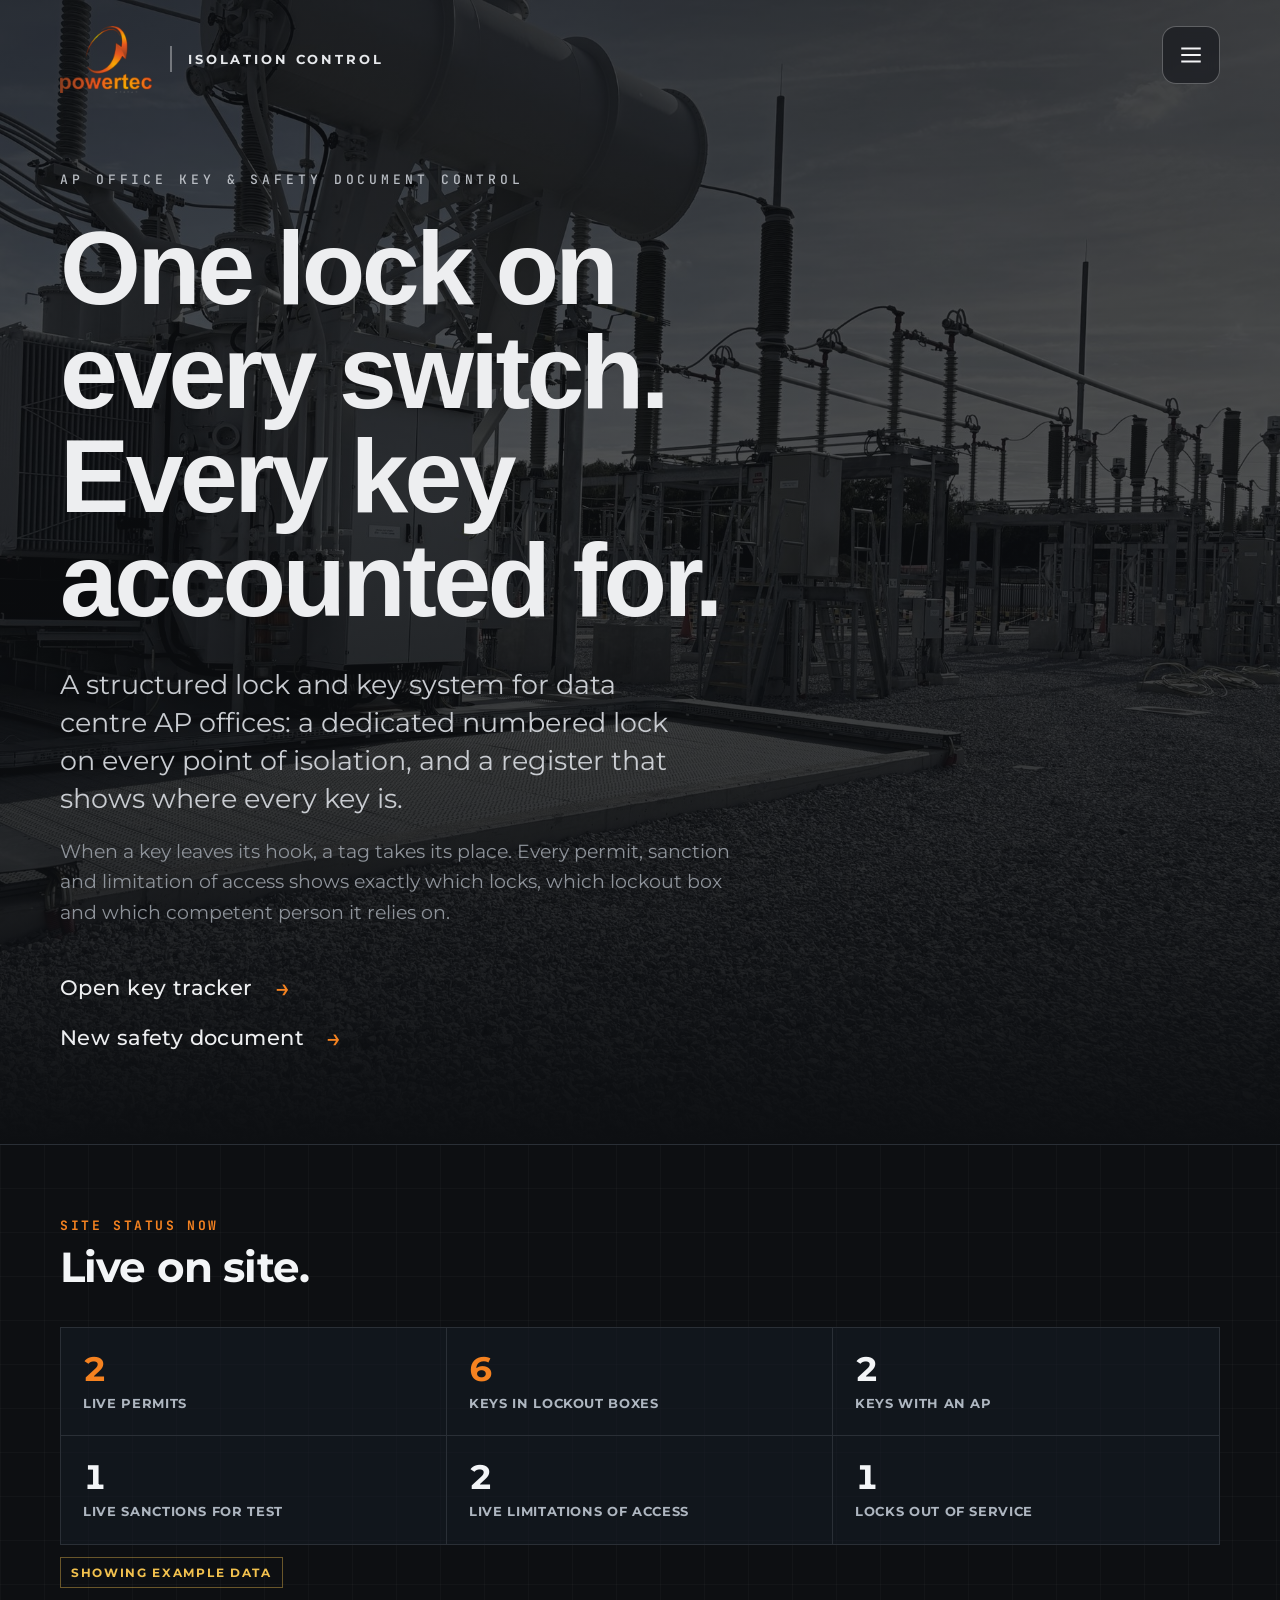
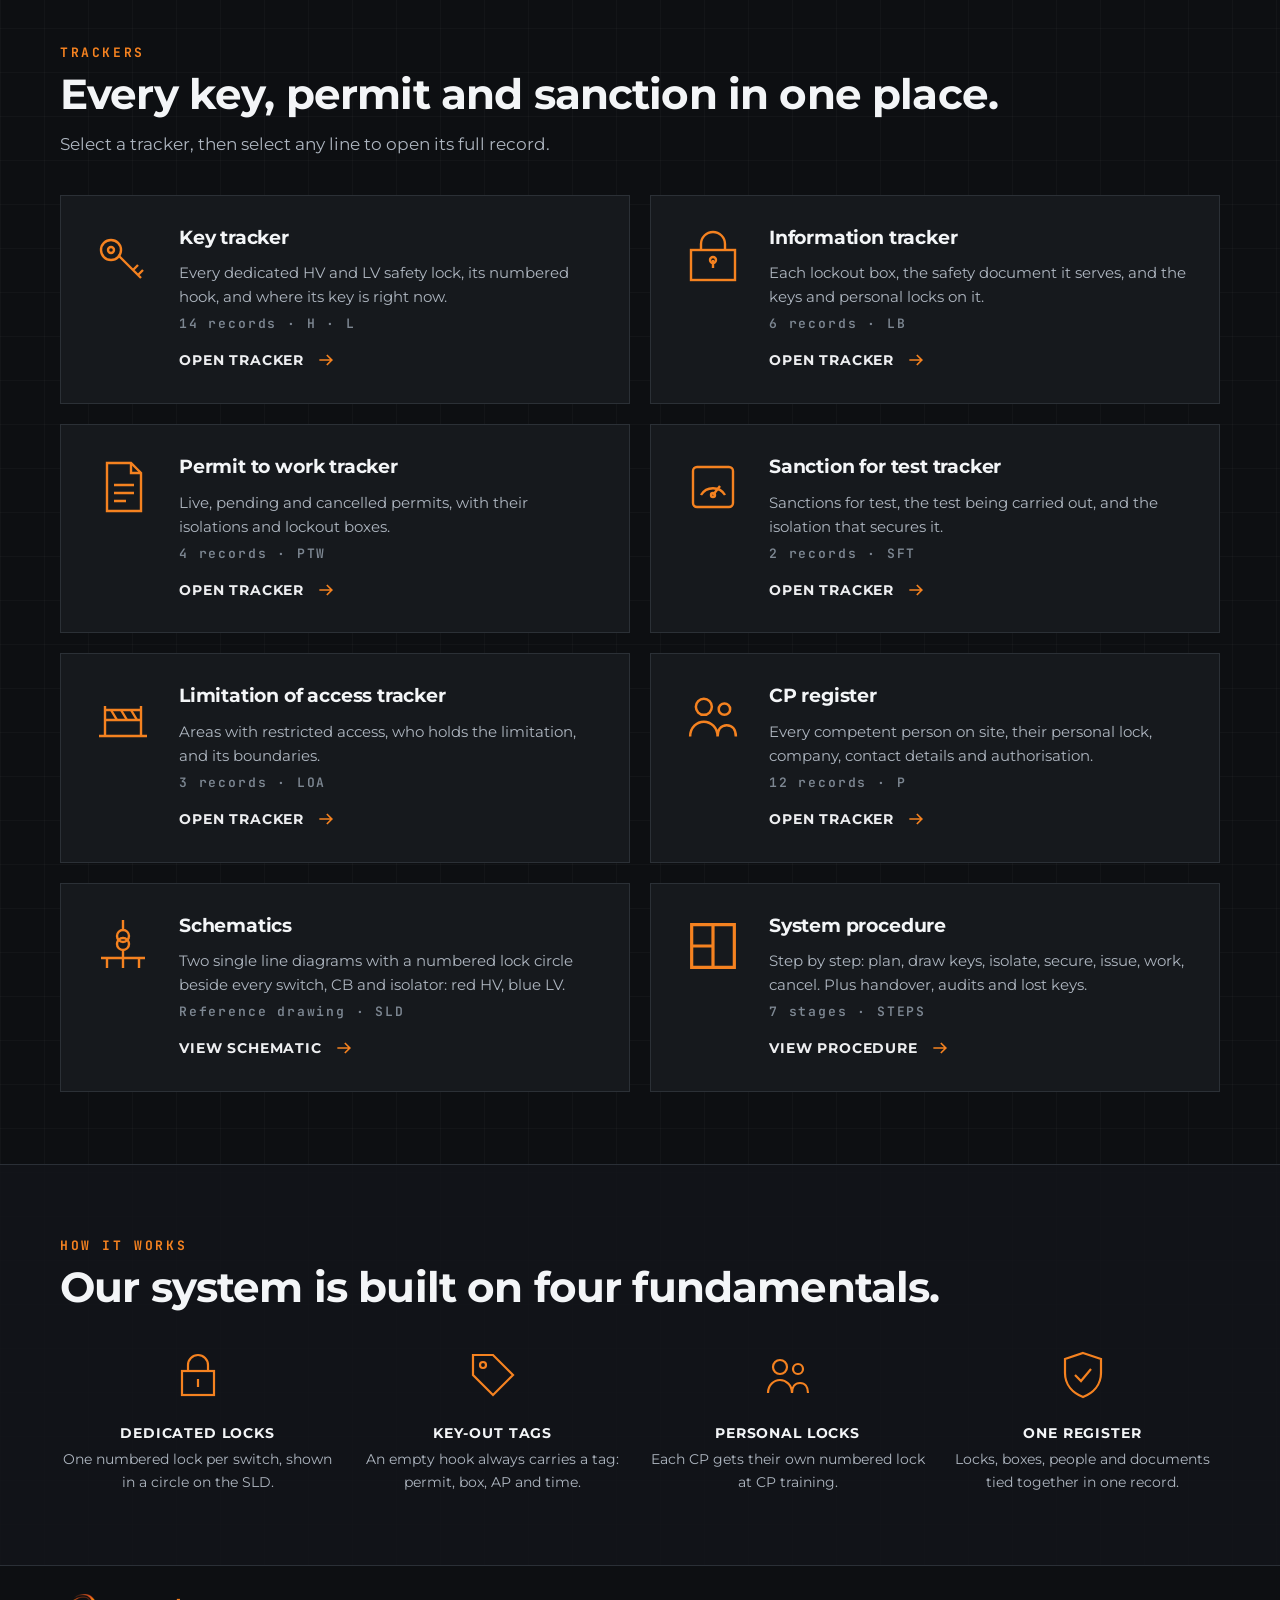
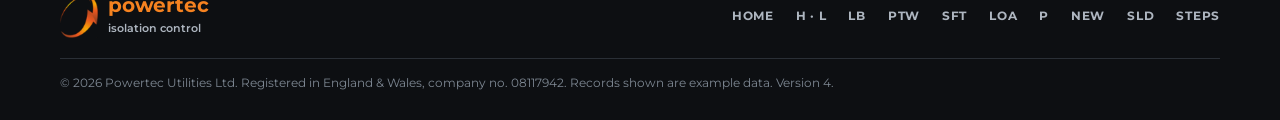
==== commit 0028069e: "Add files via upload" ====
--- a/index.html
+++ b/index.html
@@ -5,15 +5,15 @@
 <meta name="viewport" content="width=device-width, initial-scale=1, viewport-fit=cover">
 <title>Powertec Isolation Control</title>
 <meta name="description" content="AP office key, lock and safety document control: key, information, permit to work, sanction for test and limitation of access trackers.">
-<meta name="theme-color" content="#ffffff">
+<meta name="theme-color" content="#0D0F12">
 <link rel="icon" type="image/png" href="favicon.png">
 <link rel="preconnect" href="https://fonts.googleapis.com">
 <link rel="preconnect" href="https://fonts.gstatic.com" crossorigin>
-<link rel="stylesheet" href="https://fonts.googleapis.com/css2?family=Montserrat:wght@400;500;600;700;800&display=swap">
-<link rel="stylesheet" href="styles.css">
+<link rel="stylesheet" href="https://fonts.googleapis.com/css2?family=Montserrat:wght@400;500;600;700;800&family=JetBrains+Mono:wght@500;700&display=swap">
+<link rel="stylesheet" href="styles.css?v=4">
 </head>
 <body data-page="home" data-root="">
 <noscript>Powertec Isolation Control needs JavaScript switched on.</noscript>
-<script src="app.js"></script>
+<script src="app.js?v=4"></script>
 </body>
 </html>
--- a/styles.css
+++ b/styles.css
@@ -1,422 +1,453 @@
-
+/* Powertec Isolation Control — shared styles
+   Matches the Powertec Utilities site: dark charcoal-navy ground, photo backdrops that phase in, logo phase-in on the front page, copper-orange accent,
+   bold uppercase headings, square menu button, bordered cards, uppercase footer nav. */
 :root{
-  --orange:#ef6500;
-  --orange-bright:#ff7a1a;
-  --ink:#171717;
-  --char:#1d1d1d;
-  --soft:#f5f5f3;
-  --line:#ddddda;
-  --muted:#5d5d5d;
-  --max:1180px;
+  --bg:#0B1016; --bg2:#10161E; --card:#141B24; --card2:#18212B; --line:#28313C; --line2:#3A4552;
+  --text:#F3F5F7; --muted:#AEB6C0; --dim:#7D8792;
+  --orange:#F58220; --orange2:#E07024; --orange-ink:#F79A4A; --orange-soft:rgba(245,130,32,.12);
+  --good:#5FC98B; --good-soft:rgba(95,201,139,.12);
+  --warn:#F2C14E; --warn-soft:rgba(242,193,78,.12);
+  --crit:#FF7A70; --crit-soft:rgba(255,122,112,.12);
+  --idle:#9AA3AD; --idle-soft:rgba(154,163,173,.12);
+  --head:"Montserrat","Helvetica Neue",Helvetica,Arial,sans-serif;
+  --body:"Montserrat","Helvetica Neue",Helvetica,Arial,sans-serif;
+  --mono:ui-monospace,"SFMono-Regular",Menlo,Consolas,monospace;
+  color-scheme:dark;
 }
 *{box-sizing:border-box}
-html{scroll-behavior:smooth}
-body{margin:0;font-family:Arial,Helvetica,sans-serif;color:var(--ink);background:#fff;line-height:1.55}
-img{display:block;max-width:100%}
-a{text-decoration:none;color:inherit}
-.wrap{width:min(var(--max),calc(100% - 48px));margin:auto}
-.eyebrow{display:block;color:var(--orange);font-size:12px;font-weight:800;letter-spacing:.16em;margin-bottom:10px}
-.section-title{font-size:36px;line-height:1.1;margin:0 0 20px}
-
-/* HEADER */
-.site-header{background:#fff;border-bottom:1px solid #eee;position:sticky;top:0;z-index:100}
-.nav{height:84px;display:flex;align-items:center;justify-content:space-between;position:relative}
-.logo{width:245px}
-.navlinks{display:flex;gap:34px;align-items:center;font-size:13px;font-weight:800}
-.navlinks a{padding:31px 0 25px}
-.navlinks a.active{color:var(--orange);border-bottom:2px solid var(--orange)}
-.navlinks .enquire{background:var(--orange);color:#fff;padding:14px 26px;border-bottom:0!important}
-.menu-toggle{display:none;width:44px;height:44px;border:1px solid #ddd;background:#fff;font-size:22px}
-
-/* HOME */
-.home-hero{background:#111;color:#fff}
-.hero-grid{min-height:610px;display:grid;grid-template-columns:48% 52%}
-.hero-copy{padding:70px 42px 62px 8px;display:flex;flex-direction:column;justify-content:center}
-.hero-copy h1{font-size:54px;line-height:1.01;letter-spacing:-.025em;margin:0 0 18px}
-.orange-line{color:var(--orange-bright);font-weight:800;font-size:20px;line-height:1.35;margin-bottom:22px}
-.hero-copy p{font-size:18px;color:#ededed;margin:0 0 18px;max-width:610px}
-.hero-photo{min-height:610px;position:relative;overflow:hidden}
-.hero-photo img{width:100%;height:100%;object-fit:cover;object-position:center}
-.hero-photo:after{content:"";position:absolute;inset:0;background:linear-gradient(90deg,#111 0%,rgba(17,17,17,.65) 11%,rgba(17,17,17,0) 43%)}
-.btn{display:inline-block;margin-top:15px;background:var(--orange);color:#fff;padding:15px 24px;font-size:13px;font-weight:800;width:max-content}
-.home-services{display:grid;grid-template-columns:repeat(4,1fr);padding:42px 0 48px}
-.home-service{text-align:center;padding:0 32px;border-right:1px solid #d7d7d3}
-.home-service:last-child{border-right:0}
-.svc-icon{height:58px;display:flex;align-items:center;justify-content:center;color:var(--orange);font-size:40px;font-weight:900}
-.home-service h3{font-size:18px;line-height:1.2;margin:16px 0 14px}
-.home-service p{font-size:14px;color:#4e4e4e;margin:0}
-.home-positioning{background:var(--char);color:#fff;padding:42px 0}
-.position-grid{display:grid;grid-template-columns:.9fr 1.1fr;gap:60px;align-items:center}
-.position-grid h2{margin:0;font-size:30px;line-height:1.15}
-.position-grid p{margin:0;color:#d9d9d9;font-size:17px}
-
-/* INNER BANNERS */
-.page-banner{height:180px;color:#fff;display:flex;align-items:center;background-size:cover;background-position:center;position:relative}
-.page-banner:before{content:"";position:absolute;inset:0;background:linear-gradient(90deg,rgba(13,13,13,.96),rgba(13,13,13,.45))}
-.page-banner .wrap{position:relative;z-index:1}
-.page-banner h1{margin:0;font-size:40px;letter-spacing:-.02em}
-.page-body{padding:50px 0 64px}
-
-/* ABOUT */
-.about-grid{display:grid;grid-template-columns:1.08fr .92fr;gap:64px;align-items:start}
-.about-copy p{font-size:16px;margin:0 0 18px}
-.about-side h3{font-size:17px;margin:0 0 28px}
-.principles{display:grid;grid-template-columns:repeat(3,1fr);gap:24px;margin:0 0 28px}
-.principle{text-align:center}
-.picon{width:56px;height:56px;margin:0 auto 12px;border:2px solid #242424;border-radius:50%;display:flex;align-items:center;justify-content:center;font-size:24px;font-weight:900}
-.principle b{display:block;font-size:13px;line-height:1.2}
-.mission-section{background:var(--char);color:#fff;padding:56px 0}
-.mission-grid{display:grid;grid-template-columns:1fr 1fr;gap:1px;background:#414141;border:1px solid #414141}
-.mission-grid article{background:var(--char);padding:34px 38px}
-.mission-grid h2{font-size:25px;line-height:1.2;margin:0 0 14px}
-.mission-grid p{margin:0;color:#d7d7d7}
-.values-section{background:var(--soft);padding:58px 0 64px}
-.section-heading{max-width:780px;margin-bottom:32px}
-.values-grid{display:grid;grid-template-columns:repeat(2,1fr);gap:16px}
-.value-card{background:#fff;border-left:4px solid var(--orange);padding:24px 26px}
-.value-card h3{font-size:19px;margin:0 0 8px}
-.value-card p{margin:0;color:#555}
-.value-card strong{display:block;color:var(--orange);font-size:12px;letter-spacing:.1em;margin-bottom:10px}
-.approach-section{padding:58px 0}
-.approach-grid{display:grid;grid-template-columns:.8fr 1.2fr;gap:60px;align-items:start}
-.approach-points{display:grid;gap:14px}
-.approach-point{padding:18px 20px;border:1px solid var(--line);background:#fff}
-.approach-point h3{font-size:17px;margin:0 0 6px}
-.approach-point p{margin:0;color:#555}
-
-/* SERVICES */
-.service-intro{max-width:820px;margin-bottom:26px}
-.service-stack{display:grid}
-.service-row{display:grid;grid-template-columns:90px 1fr;gap:22px;padding:26px 0 30px;border-bottom:1px solid var(--line)}
-.bigicon{color:var(--orange);font-size:58px;line-height:1;text-align:center}
-.service-row h3{color:var(--orange);font-size:19px;margin:0 0 8px}
-.service-row p{margin:0 0 10px;color:#4d4d4d}
-.service-row ul{margin:4px 0 0;padding-left:20px;color:#444;columns:2;column-gap:48px}
-.service-row li{margin:4px 0;break-inside:avoid}
-.work-section{margin-top:46px;padding:38px;background:var(--soft)}
-.work-flow{display:grid;grid-template-columns:repeat(5,1fr);gap:12px;margin-top:24px}
-.work-step{background:#fff;padding:20px;border-top:3px solid var(--orange)}
-.work-step b{color:var(--orange);font-size:12px;letter-spacing:.1em}
-.work-step h3{font-size:16px;margin:8px 0}
-.work-step p{font-size:13px;margin:0;color:#555}
-
-/* SECTORS */
-.sector-intro{max-width:860px;margin-bottom:26px}
-.sector-stack{display:grid}
-.sector-row{display:grid;grid-template-columns:300px 1fr;gap:28px;padding:20px 0;border-bottom:1px solid var(--line);align-items:start}
-.sector-row img{width:300px;height:195px;object-fit:cover}
-.sector-row h3{color:var(--orange);font-size:19px;margin:0 0 8px}
-.sector-row p{margin:0 0 10px;color:#444}
-.sector-row ul{margin:0;padding-left:18px;color:#4f4f4f}
-.sector-row li{margin:4px 0}
-.data-centre-detail{margin-top:44px;background:var(--char);color:#fff;padding:36px}
-.data-centre-detail h2{margin-top:0}
-.data-centre-detail p{color:#d7d7d7}
-.capability-grid{display:grid;grid-template-columns:repeat(4,1fr);gap:12px;margin-top:22px}
-.capability{border:1px solid #4b4b4b;padding:18px}
-.capability strong{display:block;color:var(--orange-bright);font-size:25px}
-.capability span{font-size:13px;color:#ddd}
-
-/* CONTACT */
-.contact-grid{display:grid;grid-template-columns:.95fr 1.05fr;gap:70px}
-.contact-copy h2{color:var(--orange);font-size:21px;margin-bottom:20px}
-.contact-lines{margin-top:34px;display:grid;gap:16px}
-.contact-line{display:grid;grid-template-columns:30px 1fr;gap:10px;align-items:center;font-weight:700}
-.ci{color:var(--orange);font-size:22px}
-.contact-form{display:grid;grid-template-columns:1fr;gap:10px}
-.contact-form input,.contact-form textarea{width:100%;padding:13px;border:1px solid #cfcfcf;font:inherit}
-.contact-form textarea{min-height:165px}
-.contact-form button{width:max-content;background:var(--orange);color:#fff;border:0;padding:14px 24px;font-weight:800;cursor:pointer}
-
-/* FOOTER */
-footer{background:#0f0f0f;color:#d8d8d8;padding:26px 0}
-.footer-grid{display:grid;grid-template-columns:220px 1fr auto;gap:34px;align-items:center}
-.footer-logo{width:190px;background:transparent}
-.footer-tag{font-size:12px;letter-spacing:.035em}
-.footer-tag i{color:var(--orange);font-style:normal;padding:0 4px}
-.footer-copy{font-size:12px;white-space:nowrap}
-
-/* RESPONSIVE */
-@media(max-width:900px){
-  .wrap{width:min(var(--max),calc(100% - 32px))}
-  .nav{height:72px}.logo{width:188px}.menu-toggle{display:block}
-  .navlinks{display:none;position:absolute;top:72px;left:0;right:0;background:#fff;flex-direction:column;align-items:stretch;gap:0;box-shadow:0 14px 24px rgba(0,0,0,.12)}
-  .navlinks.open{display:flex}
-  .navlinks a{padding:14px 18px;border-bottom:1px solid #eee}
-  .navlinks .enquire{margin:10px 14px 14px;text-align:center;border:0!important}
-  .hero-grid{grid-template-columns:1fr}.hero-copy{padding:48px 10px 44px}.hero-copy h1{font-size:44px}
-  .hero-photo{min-height:360px}.hero-photo:after{background:linear-gradient(180deg,#111 0%,rgba(17,17,17,.28) 24%,rgba(17,17,17,0) 55%)}
-  .home-services{grid-template-columns:1fr 1fr}.home-service{padding:28px;border-bottom:1px solid #ddd}.home-service:nth-child(2){border-right:0}
-  .position-grid,.about-grid,.approach-grid,.contact-grid{grid-template-columns:1fr}
-  .mission-grid{grid-template-columns:1fr}.values-grid{grid-template-columns:1fr}
-  .service-row ul{columns:1}.work-flow{grid-template-columns:1fr 1fr}
-  .sector-row{grid-template-columns:210px 1fr}.sector-row img{width:210px;height:155px}
-  .capability-grid{grid-template-columns:1fr 1fr}
-  .footer-grid{grid-template-columns:1fr}.footer-logo{width:170px}
-}
-@media(max-width:620px){
-  .hero-copy h1{font-size:39px}.orange-line{font-size:17px}
-  .home-services{grid-template-columns:1fr}.home-service{border-right:0}
-  .page-banner{height:145px}.page-banner h1{font-size:31px}.page-body{padding:36px 0 46px}
-  .principles{grid-template-columns:1fr}.service-row{grid-template-columns:58px 1fr;gap:14px}.bigicon{font-size:44px}
-  .work-flow{grid-template-columns:1fr}.sector-row{grid-template-columns:1fr}.sector-row img{width:100%;height:220px}
-  .capability-grid{grid-template-columns:1fr 1fr}
-}
-
-/* =========================================================
-   ISOLATION CONTROL ADD-ONS
-   Built on the Powertec Utilities styles above.
-   ========================================================= */
-.mono{font-family:"Courier New",Courier,monospace;font-weight:700;font-variant-numeric:tabular-nums}
-.example-tag{display:inline-block;margin-top:14px;font-size:11px;font-weight:800;letter-spacing:.14em;color:var(--orange-bright);border:1px solid var(--orange-bright);padding:5px 10px}
-.page-banner .example-tag{margin:10px 0 0}
-.page-banner .crumbs{font-size:12px;font-weight:800;letter-spacing:.1em;color:#cfcfcf;margin-bottom:8px}
-.page-banner .crumbs a:hover{color:var(--orange-bright)}
-.page-banner .crumbs span{padding:0 6px;color:var(--orange)}
-
-/* header: nine links, so the menu button appears earlier than on the main site */
-.navlinks{gap:24px}
-.navlinks a:hover{color:var(--orange)}
-.menu-toggle{cursor:pointer;color:var(--ink)}
-@media(max-width:1180px){
-  .nav{height:72px}.logo{width:188px}.menu-toggle{display:block}
-  .navlinks{display:none;position:absolute;top:72px;left:0;right:0;background:#fff;flex-direction:column;align-items:stretch;gap:0;box-shadow:0 14px 24px rgba(0,0,0,.12)}
-  .navlinks.open{display:flex}
-  .navlinks a{padding:14px 18px;border-bottom:1px solid #eee}
-  .navlinks a.active{border-bottom:1px solid #eee;box-shadow:inset 3px 0 0 var(--orange)}
-}
-
-/* home */
-.hero-stats{display:grid;grid-template-columns:repeat(3,1fr);gap:1px;background:#3a3a3a;border:1px solid #3a3a3a;margin-top:26px;max-width:560px}
-.hero-stats div{background:#151515;padding:14px 16px}
-.hero-stats b{display:block;font-size:28px;line-height:1.1;color:#fff}
-.hero-stats b.hot{color:var(--orange-bright)}
-.hero-stats span{font-size:11px;font-weight:800;letter-spacing:.08em;color:#bdbdbd}
-.btn-row{display:flex;flex-wrap:wrap;gap:12px}
-.btn.ghost{background:transparent;border:1px solid #6a6a6a}
+html{-webkit-text-size-adjust:100%}
+body{margin:0;background:var(--bg);color:var(--text);font-family:var(--body);font-size:16px;line-height:1.6}
+img{max-width:100%;display:block}
+a{color:inherit}
+:focus-visible{outline:2px solid var(--orange);outline-offset:3px}
+.wrap{max-width:1200px;margin:0 auto;padding-left:max(20px,env(safe-area-inset-left,0px));padding-right:max(20px,env(safe-area-inset-right,0px))}
+h1,h2,h3{font-family:var(--head);font-weight:700;text-transform:uppercase;letter-spacing:.01em;line-height:1.08;margin:0;text-wrap:balance}
+h1{font-size:clamp(34px,6vw,64px)}
+h2{font-size:clamp(26px,3.6vw,38px)}
+h3{font-size:19px;line-height:1.25}
+p{margin:0}
+.eyebrow{font-size:15px;font-weight:700;letter-spacing:.06em;text-transform:uppercase;color:var(--orange)}
+.sub{font-size:clamp(19px,2.2vw,24px);font-weight:700;line-height:1.35;margin-top:22px;max-width:30ch}
+.lead{color:var(--muted);max-width:60ch;margin-top:14px;font-size:17px}
+.mono{font-family:var(--mono);font-size:14px;font-variant-numeric:tabular-nums}
+
+/* header */
+.site-head{position:absolute;top:0;left:0;right:0;z-index:20;padding-top:env(safe-area-inset-top,0px)}
+.site-head .wrap{display:flex;justify-content:space-between;align-items:center;padding-block:22px}
+.site-head .mark{width:64px;height:auto}
+.menu-btn{width:56px;height:56px;display:grid;place-items:center;background:rgba(11,16,22,.82);border:1.5px solid var(--line2);cursor:pointer;color:var(--orange)}
+.menu-btn:hover{border-color:var(--orange)}
+.menu-btn svg{width:22px;height:22px}
+
+/* full-screen menu */
+.menu{position:fixed;inset:0;z-index:50;background:rgba(8,12,17,.97);display:flex;flex-direction:column;padding:calc(22px + env(safe-area-inset-top,0px)) max(20px,env(safe-area-inset-right,0px)) calc(28px + env(safe-area-inset-bottom,0px)) max(20px,env(safe-area-inset-left,0px));overflow-y:auto}
+.menu[hidden]{display:none}
+.menu .top{display:flex;justify-content:space-between;align-items:center;max-width:1200px;width:100%;margin:0 auto}
+.menu .top img{width:64px}
+.menu nav{max-width:1200px;width:100%;margin:40px auto 0;display:flex;flex-direction:column}
+.menu nav a{display:flex;justify-content:space-between;align-items:baseline;gap:16px;text-decoration:none;font:700 clamp(22px,4vw,34px)/1.2 var(--head);text-transform:uppercase;padding:16px 0;border-bottom:1px solid var(--line)}
+.menu nav a small{font:600 13px var(--mono);color:var(--dim);letter-spacing:.06em}
+.menu nav a:hover,.menu nav a[aria-current="page"]{color:var(--orange)}
+.menu .note{max-width:1200px;width:100%;margin:28px auto 0;color:var(--dim);font-size:14px}
+
+/* hero */
+.hero{position:relative;overflow:hidden;padding-top:calc(140px + env(safe-area-inset-top,0px));padding-bottom:72px;
+  background:
+    radial-gradient(120% 70% at 110% 20%,rgba(245,130,32,.16),transparent 55%),
+    radial-gradient(60% 50% at -10% 100%,rgba(245,130,32,.08),transparent 60%),
+    repeating-linear-gradient(90deg,rgba(255,255,255,.025) 0 2px,transparent 2px 46px),
+    linear-gradient(180deg,#0E141B 0%,#0B1016 100%)}
+.hero::after{content:"";position:absolute;right:-180px;top:40px;width:620px;height:620px;border-radius:50%;border:2px solid rgba(245,130,32,.18);border-left-color:transparent;border-bottom-color:transparent;transform:rotate(-20deg);pointer-events:none}
+.hero .wrap{position:relative;z-index:1}
+.hero.home{padding-top:calc(120px + env(safe-area-inset-top,0px));min-height:auto}
+.hero .biglogo{width:min(300px,62vw);margin-bottom:40px}
+.cta{display:flex;flex-direction:column;gap:16px;margin-top:34px;max-width:360px}
+.btn{display:flex;align-items:center;justify-content:center;gap:14px;text-decoration:none;font:700 15px var(--head);letter-spacing:.05em;text-transform:uppercase;padding:16px 22px;border:1.5px solid transparent;cursor:pointer}
+.btn.primary{background:linear-gradient(180deg,#F08A35,#D0681F);color:#fff}
+.btn.primary:hover{background:linear-gradient(180deg,#F79745,#DC7428)}
+.btn.ghost{border-color:var(--line2);color:var(--text);background:rgba(11,16,22,.5)}
 .btn.ghost:hover{border-color:var(--orange)}
-.btn:hover{background:var(--orange-bright)}
-.btn.ghost:hover{background:transparent}
-.svc-icon svg{width:48px;height:48px}
-.bigicon svg{width:54px;height:54px}
-.service-row .more{display:inline-block;margin-top:6px;color:var(--orange);font-size:13px;font-weight:800;letter-spacing:.04em}
-.service-row .more:hover{color:var(--ink)}
-.service-row .count{font-size:12px;font-weight:800;letter-spacing:.1em;color:#8a8a8a;margin:0 0 8px}
-.service-row a.row-link{display:contents}
-
-/* tracker pages */
-.toolbar{display:flex;flex-wrap:wrap;gap:12px;align-items:center;margin-bottom:14px}
-.search{flex:1 1 260px;min-width:0;display:flex;align-items:center;gap:10px;border:1px solid #cfcfcf;padding:11px 13px;background:#fff}
+.btn svg{width:20px;height:20px;flex:none}
+.chev{display:block;width:28px;margin:42px auto 0;color:var(--muted)}
+.crumbs{display:flex;flex-wrap:wrap;gap:8px;font-size:13px;font-weight:700;letter-spacing:.06em;text-transform:uppercase;color:var(--dim);margin-bottom:18px}
+.crumbs a{text-decoration:none;color:var(--muted)}
+.crumbs a:hover{color:var(--orange)}
+
+/* sections + cards */
+section.block{padding-block:72px;border-top:1px solid var(--line)}
+section.block.alt{background:var(--bg2)}
+.block-head{margin-bottom:36px}
+.block-head h2{margin-top:10px}
+.cards{display:grid;grid-template-columns:repeat(2,minmax(0,1fr));gap:20px}
+.card{background:var(--card);border:1px solid var(--line);padding:30px;display:grid;grid-template-columns:auto minmax(0,1fr);gap:24px;text-decoration:none;transition:border-color .2s}
+a.card:hover{border-color:var(--orange)}
+.card .ico{width:64px;height:64px;color:var(--orange)}
+.card h3{margin-bottom:12px}
+.card p{color:var(--muted);font-size:15px}
+.card .more{display:inline-flex;align-items:center;gap:12px;margin-top:18px;color:var(--orange);font:700 14px var(--head);letter-spacing:.06em;text-transform:uppercase}
+.card .more svg{width:20px}
+.card .n{font:600 13px var(--mono);color:var(--dim);margin-top:6px}
+.trio{display:grid;grid-template-columns:repeat(4,minmax(0,1fr));gap:20px}
+.trio div{text-align:center}
+.trio svg{width:56px;height:56px;color:var(--orange);margin:0 auto 14px}
+.trio b{display:block;font:700 14px var(--head);letter-spacing:.06em;text-transform:uppercase}
+.trio p{color:var(--muted);font-size:14px;margin-top:6px}
+.stats{display:grid;grid-template-columns:repeat(3,minmax(0,1fr));gap:0;border:1px solid var(--line);margin-top:44px;background:rgba(20,27,36,.6)}
+.stats div{padding:20px 22px;border-right:1px solid var(--line);border-bottom:1px solid var(--line)}
+.stats div:nth-child(3n){border-right:0}
+.stats div:nth-last-child(-n+3){border-bottom:0}
+.stats b{display:block;font:700 34px var(--head);font-variant-numeric:tabular-nums;color:var(--text)}
+.stats b.hot{color:var(--orange)}
+.stats span{font-size:13px;font-weight:700;letter-spacing:.05em;text-transform:uppercase;color:var(--muted)}
+.example{display:inline-block;margin-top:18px;font-size:12px;font-weight:700;letter-spacing:.08em;text-transform:uppercase;color:var(--warn);border:1px solid rgba(242,193,78,.4);padding:5px 10px}
+
+/* trackers */
+.toolbar{display:flex;flex-wrap:wrap;gap:12px;align-items:center;margin-bottom:16px}
+.search{flex:1 1 260px;min-width:0;display:flex;align-items:center;gap:10px;background:var(--card);border:1px solid var(--line2);padding:12px 14px}
 .search:focus-within{border-color:var(--orange)}
-.search svg{width:18px;height:18px;color:#8a8a8a;flex:none}
-.search input{flex:1;min-width:0;border:0;outline:0;font:inherit;font-size:15px;background:transparent;color:var(--ink)}
+.search svg{width:18px;color:var(--dim);flex:none}
+.search input{flex:1;min-width:0;background:transparent;border:0;outline:0;color:var(--text);font:500 15px var(--body)}
+.search input::placeholder{color:var(--dim)}
 .filters{display:flex;flex-wrap:wrap;gap:8px}
-.filters button{background:#fff;border:1px solid #cfcfcf;padding:9px 14px;font:800 12px Arial,Helvetica,sans-serif;letter-spacing:.06em;cursor:pointer;color:var(--ink)}
+.filters button{background:transparent;color:var(--muted);border:1px solid var(--line2);padding:9px 14px;font:700 12px var(--head);letter-spacing:.06em;text-transform:uppercase;cursor:pointer}
 .filters button[aria-pressed="true"]{background:var(--orange);border-color:var(--orange);color:#fff}
-.result-count{font-size:12px;font-weight:800;letter-spacing:.1em;color:#8a8a8a;margin-bottom:10px}
-.tablebox{border:1px solid var(--line);overflow-x:auto;background:#fff}
-.tablebox table{width:100%;border-collapse:collapse;font-size:14px}
-.tablebox th{text-align:left;background:var(--char);color:#fff;font-size:11px;font-weight:800;letter-spacing:.1em;padding:13px 16px;white-space:nowrap}
-.tablebox td{padding:13px 16px;border-top:1px solid var(--line);vertical-align:top;color:#444}
-.tablebox td:first-child a{color:var(--ink);font-weight:800}
-.tablebox tbody tr{cursor:pointer}
-.tablebox tbody tr:hover td{background:#fff4ec}
-.tablebox td.go{text-align:right;white-space:nowrap;color:var(--orange);font-weight:800;font-size:12px;letter-spacing:.06em}
-.tablebox.plain tbody tr{cursor:default}
-.tablebox.plain tbody tr:hover td{background:transparent}
-.empty{text-align:center;padding:30px;color:#777}
-.chip{display:inline-flex;align-items:center;gap:7px;font-size:11px;font-weight:800;letter-spacing:.08em;padding:4px 9px;white-space:nowrap;border:1px solid currentColor;text-transform:uppercase}
-.chip:before{content:"";width:7px;height:7px;border-radius:50%;background:currentColor}
-.s-good{color:#1f7a45;background:#eaf6ef}
-.s-hot{color:#c25200;background:#fff1e6}
-.s-warn{color:#8a6200;background:#fdf5dc}
-.s-crit{color:#b3261e;background:#fbe9e7}
-.s-idle{color:#666;background:#f1f1ef}
-.sys{font-family:"Courier New",monospace;font-weight:700;font-size:12px;padding:1px 6px;border:1px solid currentColor}
-.sys.hv{color:#b3261e}.sys.lv{color:#1f5fa8}
-
-/* record pages */
-.rec-head{display:flex;justify-content:space-between;align-items:flex-start;gap:18px;flex-wrap:wrap;margin-bottom:26px;padding-bottom:20px;border-bottom:1px solid var(--line)}
-.rec-head h2{margin:0;font-size:28px;line-height:1.15}
-.rec-id{color:var(--orange);font-weight:800;letter-spacing:.06em;font-size:14px;margin-bottom:6px}
-.rec-grid{display:grid;grid-template-columns:1.6fr 1fr;gap:28px;align-items:start}
-.fields{display:grid;grid-template-columns:1fr 1fr;border:1px solid var(--line);margin:0;background:#fff}
-.field{padding:15px 18px;border-bottom:1px solid var(--line);min-width:0}
+.count{color:var(--dim);font-size:13px;font-weight:700;letter-spacing:.05em;text-transform:uppercase;margin-bottom:10px}
+.tablebox{border:1px solid var(--line);overflow-x:auto;background:var(--card)}
+table{width:100%;border-collapse:collapse;font-size:15px}
+th{text-align:left;font:700 12px var(--head);letter-spacing:.08em;text-transform:uppercase;color:var(--orange);background:var(--card2);padding:14px 16px;white-space:nowrap;border-bottom:1px solid var(--line)}
+td{padding:14px 16px;border-top:1px solid var(--line);vertical-align:top;color:var(--muted)}
+td:first-child a{color:var(--text);font-weight:700;text-decoration:none}
+tbody tr{cursor:pointer}
+tbody tr:hover td{background:rgba(245,130,32,.06)}
+td.go{text-align:right;white-space:nowrap}
+td.go span{color:var(--orange);font:700 13px var(--head);letter-spacing:.06em;text-transform:uppercase}
+.empty{text-align:center;padding:32px;color:var(--dim)}
+.chip{display:inline-flex;align-items:center;gap:7px;font:700 12px var(--head);letter-spacing:.05em;text-transform:uppercase;padding:4px 10px;white-space:nowrap;border:1px solid currentColor}
+.chip::before{content:"";width:7px;height:7px;border-radius:50%;background:currentColor}
+.s-good{color:var(--good);background:var(--good-soft)}
+.s-hot{color:var(--orange-ink);background:var(--orange-soft)}
+.s-warn{color:var(--warn);background:var(--warn-soft)}
+.s-crit{color:var(--crit);background:var(--crit-soft)}
+.s-idle{color:var(--idle);background:var(--idle-soft)}
+.sys{font:700 12px var(--mono);padding:2px 7px;border:1px solid currentColor}
+.sys.hv{color:var(--crit)} .sys.lv{color:#7DB7F0}
+
+/* record */
+.rec-head{display:flex;justify-content:space-between;align-items:flex-start;gap:18px;flex-wrap:wrap}
+.rec-id{font:700 15px var(--mono);color:var(--orange);margin-bottom:10px}
+.rec-grid{display:grid;grid-template-columns:minmax(0,1.6fr) minmax(0,1fr);gap:24px}
+.fields{display:grid;grid-template-columns:repeat(2,minmax(0,1fr));border:1px solid var(--line);background:var(--card);margin:0}
+.field{padding:16px 20px;border-bottom:1px solid var(--line);min-width:0}
 .field:nth-child(odd){border-right:1px solid var(--line)}
 .field.wide{grid-column:1/-1;border-right:0}
-.field dt{color:var(--orange);font-size:11px;font-weight:800;letter-spacing:.12em}
-.field dd{margin:5px 0 0;color:var(--ink);overflow-wrap:anywhere}
-.side{display:grid;gap:16px}
-.side .value-card h3{font-size:16px}
+.field dt{font:700 12px var(--head);letter-spacing:.08em;text-transform:uppercase;color:var(--orange)}
+.field dd{margin:6px 0 0;color:var(--text);overflow-wrap:anywhere}
+.side{display:flex;flex-direction:column;gap:20px}
+.panel{background:var(--card);border:1px solid var(--line);padding:22px}
+.panel h3{font-size:15px;margin-bottom:14px;color:var(--orange)}
+.panel p{color:var(--muted);font-size:15px}
 .links{display:flex;flex-wrap:wrap;gap:8px}
-.links a,.links span{font-family:"Courier New",monospace;font-weight:700;font-size:13px;border:1px solid #cfcfcf;padding:5px 9px;background:#fff}
+.links a,.links span{font:600 13px var(--mono);text-decoration:none;border:1px solid var(--line2);padding:6px 10px;color:var(--text)}
 .links a:hover{border-color:var(--orange);color:var(--orange)}
-.links span{color:#888}
-.plink{color:var(--orange);font-family:"Courier New",monospace;font-weight:700;border-bottom:1px solid currentColor}
-.log{list-style:none;margin:0;padding:0;display:grid;gap:12px}
-.log li{display:grid;grid-template-columns:auto 1fr;gap:12px;font-size:14px;color:#444}
-.log time{font-family:"Courier New",monospace;font-weight:700;color:var(--orange);white-space:nowrap}
-.hooktag{border:2px dashed var(--orange);background:#fff7f0;padding:14px}
-.hooktag b{display:block;color:var(--orange);font-size:11px;letter-spacing:.14em;margin-bottom:8px}
-.hooktag div{display:flex;justify-content:space-between;gap:10px;padding:5px 0;border-top:1px dotted #e2c6ad;font-size:14px}
-.hooktag div span:first-child{color:#666}
-.warn-card{border-left-color:#b3261e!important}
-.warn-card h3{color:#b3261e}
-.back{display:inline-block;margin-top:30px;color:var(--orange);font-weight:800;font-size:13px;letter-spacing:.04em}
-
-/* procedure */
-.stage-bar{grid-template-columns:repeat(7,1fr)}
-.stage-bar a.work-step{display:block}
-.stage-bar a.work-step:hover h3{color:var(--orange)}
-.stage{display:grid;grid-template-columns:90px 1fr;gap:22px;padding:30px 0;border-bottom:1px solid var(--line);scroll-margin-top:100px}
-.stage-num{color:var(--orange);font-size:58px;font-weight:800;line-height:1;text-align:center}
-.stage h3{color:var(--orange);font-size:21px;margin:0 0 4px}
-.stage .who{font-size:12px;font-weight:800;letter-spacing:.1em;color:#8a8a8a;margin-bottom:14px}
-.stage-cols{display:grid;grid-template-columns:1.5fr 1fr;gap:34px}
-.stage-cols h4{margin:0 0 10px;font-size:12px;letter-spacing:.12em;color:var(--ink)}
-.steps-list{list-style:none;margin:0;padding:0;display:grid;gap:10px}
-.steps-list li{display:grid;grid-template-columns:30px 1fr;gap:12px;color:#444}
-.sn{display:grid;place-items:center;width:28px;height:28px;background:var(--orange);color:#fff;font-weight:800;font-size:13px}
-.site-note{margin:0;padding:14px 16px;background:var(--soft);border-left:4px solid var(--orange);color:#444;font-size:14px}
-.stop{margin:18px 0 0;padding:12px 16px;border:1px solid var(--orange);color:var(--ink);font-size:14px}
-.stop b{color:var(--orange);font-size:11px;letter-spacing:.14em;display:block;margin-bottom:3px}
-.routines{display:grid;grid-template-columns:repeat(3,1fr);gap:16px}
-.routines ol{margin:10px 0 0;padding-left:20px;color:#555;font-size:14px;display:grid;gap:6px}
-.routines li::marker{color:var(--orange);font-weight:800}
-.routines .who{font-size:11px;font-weight:800;letter-spacing:.1em;color:#8a8a8a}
+.links span{color:var(--dim)}
+.log{list-style:none;margin:0;padding:0;display:flex;flex-direction:column;gap:14px}
+.log li{display:grid;grid-template-columns:auto minmax(0,1fr);gap:14px;font-size:15px;color:var(--muted)}
+.log time{font:600 13px var(--mono);color:var(--orange-ink);white-space:nowrap;padding-top:2px}
+.hooktag{border:1.5px dashed var(--orange);background:var(--orange-soft);padding:16px}
+.hooktag b{display:block;font:700 12px var(--mono);letter-spacing:.12em;color:var(--orange);margin-bottom:8px}
+.hooktag div{display:flex;justify-content:space-between;gap:10px;padding-block:6px;border-top:1px dotted var(--line2);font-size:14px}
+.hooktag div span:first-child{color:var(--muted)}
+.back{display:inline-flex;align-items:center;gap:10px;margin-top:32px;color:var(--orange);text-decoration:none;font:700 14px var(--head);letter-spacing:.06em;text-transform:uppercase}
 
 /* schematic */
-.sld{border:1px solid var(--line);overflow-x:auto;background:#fff}
+.sld{border:1px solid var(--line);background:var(--card);overflow-x:auto}
 .sld svg{display:block;min-width:760px;width:100%;height:auto}
-.sld .w{stroke:#1d1d1d;fill:none;stroke-width:1.6}
+.sld .w{stroke:#D6DCE2;fill:none;stroke-width:1.6}
 .sld .bus{stroke:var(--orange);stroke-width:5;stroke-linecap:round}
-.sld .bx,.sld .cb{fill:#fff;stroke:#1d1d1d;stroke-width:1.6}
-.sld .ld{fill:var(--soft);stroke:#999;stroke-width:1.2;stroke-dasharray:4 3}
-.sld text{fill:#1d1d1d;font-family:Arial,Helvetica,sans-serif;font-size:12px}
-.sld .t-q{fill:#666;font-size:11px}
+.sld .bx,.sld .cb{fill:var(--card);stroke:#D6DCE2;stroke-width:1.6}
+.sld .ld{fill:var(--card2);stroke:var(--dim);stroke-width:1.2;stroke-dasharray:4 3}
+.sld text{fill:var(--text);font-family:var(--body);font-size:12px}
+.sld .t-q{fill:var(--muted);font-size:11px}
 .sld .t-b{font-weight:700;font-size:13px}
-.legend{display:flex;flex-wrap:wrap;gap:22px;margin-top:14px;color:#555;font-size:14px}
+.legend{display:flex;flex-wrap:wrap;gap:22px;margin-top:16px;color:var(--muted);font-size:14px}
 .legend span{display:inline-flex;align-items:center;gap:10px}
 
-/* footer nav row */
-.footer-nav{display:flex;flex-wrap:wrap;gap:6px 18px;font-size:11px;font-weight:800;letter-spacing:.08em;border-top:1px solid #2a2a2a;margin-top:18px;padding-top:16px}
-.footer-nav a:hover{color:var(--orange)}
-
-@media(max-width:900px){
-  .rec-grid,.stage-cols{grid-template-columns:1fr}
-  .stage-bar{grid-template-columns:repeat(2,1fr)}
-  .routines{grid-template-columns:1fr 1fr}
-  .hero-stats{grid-template-columns:repeat(2,1fr)}
+/* implementation plan */
+.barbox{overflow-x:auto;margin-bottom:36px}
+.phasebar{display:grid;grid-template-columns:repeat(9,minmax(112px,1fr));border:1px solid var(--line);background:var(--card)}
+.phasebar a{display:flex;flex-direction:column;gap:4px;padding:16px;text-decoration:none;border-right:1px solid var(--line);position:relative}
+.phasebar a:last-child{border-right:0}
+.phasebar a::after{content:"";position:absolute;left:0;right:0;bottom:0;height:3px;background:var(--orange);opacity:.35}
+.phasebar a:hover::after{opacity:1}
+.phasebar b{font:700 26px var(--head);color:var(--orange);line-height:1}
+.phasebar span{font:700 13px var(--head);letter-spacing:.05em;text-transform:uppercase}
+.phasebar small{font:600 12px var(--mono);color:var(--dim)}
+.phases{display:flex;flex-direction:column;gap:20px}
+.phase{display:grid;grid-template-columns:88px minmax(0,1fr);background:var(--card);border:1px solid var(--line);scroll-margin-top:24px}
+.pnum{display:flex;align-items:flex-start;justify-content:center;padding-top:24px;font:700 44px var(--head);color:var(--orange);border-right:1px solid var(--line);background:var(--card2)}
+.pbody{padding:24px 28px;min-width:0}
+.pmeta{display:flex;flex-wrap:wrap;gap:8px 20px;font:600 13px var(--mono);color:var(--dim);margin-bottom:8px}
+.pbody h3{font-size:22px}
+.aim{color:var(--text);margin-top:8px;font-size:17px}
+.pcols{display:grid;grid-template-columns:minmax(0,1.6fr) minmax(0,1fr);gap:28px;margin-top:20px}
+.pcols h4{margin:0 0 10px;font:700 12px var(--head);letter-spacing:.08em;text-transform:uppercase;color:var(--orange)}
+.pcols ul{margin:0;padding:0;list-style:none;display:flex;flex-direction:column;gap:8px}
+.pcols li{position:relative;padding-left:18px;color:var(--muted);font-size:15px}
+.pcols li::before{content:"";position:absolute;left:0;top:.62em;width:8px;height:2px;background:var(--orange)}
+.gate{margin-top:20px;padding:14px 16px;border:1px solid rgba(245,130,32,.4);background:var(--orange-soft);color:var(--text);font-size:15px}
+.gate b{display:block;font:700 12px var(--head);letter-spacing:.1em;text-transform:uppercase;color:var(--orange);margin-bottom:4px}
+.ready-head{display:flex;justify-content:space-between;align-items:center;gap:16px;flex-wrap:wrap;margin-bottom:16px}
+#readyCount{font:700 14px var(--head);letter-spacing:.06em;text-transform:uppercase;color:var(--muted)}
+#readyCount.done{color:var(--good)}
+.checks{list-style:none;margin:0;padding:0;display:grid;grid-template-columns:repeat(2,minmax(0,1fr));gap:10px}
+.checks label{display:flex;gap:14px;align-items:flex-start;background:var(--card);border:1px solid var(--line);padding:14px 16px;cursor:pointer}
+.checks label:hover{border-color:var(--line2)}
+.checks input{width:20px;height:20px;margin:2px 0 0;accent-color:var(--orange);flex:none}
+.checks input:checked + span{color:var(--muted);text-decoration:line-through;text-decoration-color:var(--orange)}
+.two{display:grid;grid-template-columns:repeat(2,minmax(0,1fr));gap:36px}
+.tablebox.plain tbody tr{cursor:default}
+.tablebox.plain tbody tr:hover td{background:none}
+@media (max-width:820px){.two{grid-template-columns:1fr}.pcols{grid-template-columns:1fr;gap:18px}.checks{grid-template-columns:1fr}}
+@media (max-width:640px){.phase{grid-template-columns:1fr}.pnum{justify-content:flex-start;padding:14px 20px;border-right:0;border-bottom:1px solid var(--line);font-size:30px}.pbody{padding:20px}}
+
+/* system procedure */
+.steps-list{list-style:none;margin:0;padding:0;display:flex;flex-direction:column;gap:12px}
+.steps-list li{display:grid;grid-template-columns:32px minmax(0,1fr);gap:12px;color:var(--muted);font-size:15px;padding-left:0}
+.steps-list li::before{content:none}
+.sn{display:grid;place-items:center;width:28px;height:28px;border:1.5px solid var(--orange);color:var(--orange);font:700 13px var(--mono)}
+.site-note{color:var(--text);font-size:15px;border-left:3px solid var(--orange);padding:4px 0 4px 14px}
+.routines{display:grid;grid-template-columns:repeat(3,minmax(0,1fr));gap:20px}
+.mini{margin:0;padding-left:20px;display:flex;flex-direction:column;gap:8px;color:var(--muted);font-size:15px}
+.mini li::marker{color:var(--orange);font-weight:700}
+.plink{color:var(--orange);font-family:var(--mono);text-decoration:none;border-bottom:1px solid currentColor}
+@media (max-width:980px){.routines{grid-template-columns:repeat(2,minmax(0,1fr))}}
+@media (max-width:640px){.routines{grid-template-columns:1fr}}
+
+/* footer */
+.site-foot{border-top:1px solid var(--line);padding-block:28px calc(28px + env(safe-area-inset-bottom,0px));background:var(--bg)}
+.site-foot .wrap{display:flex;justify-content:space-between;align-items:center;gap:20px;flex-wrap:wrap}
+.foot-brand{display:flex;align-items:center;gap:10px;text-decoration:none}
+.foot-brand img{width:38px}
+.foot-brand b{font:700 20px var(--head);color:var(--orange);letter-spacing:-.01em;line-height:1}
+.foot-brand small{display:block;font-size:11px;color:var(--muted);font-weight:600}
+.foot-nav{display:flex;flex-wrap:wrap;gap:6px 22px}
+.foot-nav a{text-decoration:none;font:700 12px var(--head);letter-spacing:.06em;text-transform:uppercase;color:var(--muted)}
+.foot-nav a:hover{color:var(--orange)}
+.foot-legal{width:100%;color:var(--dim);font-size:12px;padding-top:14px;border-top:1px solid var(--line)}
+
+@media (max-width:820px){
+  .cards{grid-template-columns:1fr}
+  .trio{grid-template-columns:repeat(2,minmax(0,1fr));row-gap:30px}
+  .rec-grid{grid-template-columns:1fr}
+  .stats{grid-template-columns:repeat(2,minmax(0,1fr))}
+  .stats div{border-right:1px solid var(--line)!important;border-bottom:1px solid var(--line)!important}
+  .stats div:nth-child(2n){border-right:0!important}
+  .stats div:nth-last-child(-n+2){border-bottom:0!important}
 }
-@media(max-width:620px){
-  .fields{grid-template-columns:1fr}.field:nth-child(odd){border-right:0}
-  .stage{grid-template-columns:44px 1fr;gap:14px}.stage-num{font-size:38px}
-  .stage-bar{grid-template-columns:1fr}
-  .routines{grid-template-columns:1fr}
-  .tablebox{border:0;overflow:visible;background:transparent}
-  .tablebox table,.tablebox thead,.tablebox tbody,.tablebox tr,.tablebox td{display:block}
-  .tablebox thead{display:none}
-  .tablebox tbody{display:grid;gap:12px}
-  .tablebox tbody tr{border:1px solid var(--line);border-left:4px solid var(--orange);background:#fff;padding:10px 14px}
-  .tablebox td{border:0;padding:4px 0;display:grid;grid-template-columns:108px 1fr;gap:10px}
-  .tablebox td:before{content:attr(data-label);font-size:11px;font-weight:800;letter-spacing:.08em;color:var(--orange);padding-top:2px;text-transform:uppercase}
-  .tablebox td.go{text-align:left;grid-template-columns:1fr}.tablebox td.go:before{content:none}
-  .tablebox tbody tr:hover td{background:transparent}
+@media (max-width:640px){
+  .card{grid-template-columns:1fr;gap:16px;padding:24px}
+  .fields{grid-template-columns:1fr}
+  .field:nth-child(odd){border-right:0}
+  .tablebox{border:0;background:none;overflow:visible}
+  table,thead,tbody,tr,td{display:block}
+  thead{display:none}
+  tbody{display:grid;gap:12px}
+  tbody tr{background:var(--card);border:1px solid var(--line);padding:12px 16px}
+  td{border:0;padding:5px 0;display:grid;grid-template-columns:112px minmax(0,1fr);gap:10px}
+  td::before{content:attr(data-label);font:700 11px var(--head);letter-spacing:.08em;text-transform:uppercase;color:var(--orange);padding-top:3px}
+  td.go{text-align:left;grid-template-columns:1fr;padding-top:8px}
+  td.go::before{content:none}
+  tbody tr:hover td{background:none}
 }
+@media (prefers-reduced-motion:reduce){*{transition:none!important}}
 
 /* =========================================================
-   MATCHED TO THE LIVE POWERTEC UTILITIES SITE (round 2)
+   PHOTOS AND PHASE-IN (as on the Powertec Utilities site)
+   Each page sets its own photo through --photo. The photo fades in behind a dark
+   gradient; on the front page the logo, headline and text then phase in one after another.
    ========================================================= */
-[hidden]{display:none!important}
-body{font-family:"Montserrat",Arial,Helvetica,sans-serif}
-h1,h2,h3,.section-title{font-family:"Montserrat",Arial,Helvetica,sans-serif}
-/* logo lockup: swoosh + POWERTEC / UTILITIES */
-.lockup{display:flex;align-items:center;gap:12px}
-.lockup img{height:54px;width:auto}
-.lockup span{display:flex;flex-direction:column;line-height:1}
-.lockup b{font:600 25px/1 "Montserrat",Arial,sans-serif;letter-spacing:.12em;color:#1d1d1d}
-.lockup i{font:500 15px/1 "Montserrat",Arial,sans-serif;font-style:normal;letter-spacing:.47em;color:var(--orange);margin-top:7px}
-.lockup.dark b{color:#fff}
-.footer-grid{grid-template-columns:260px 1fr auto}
-.navlinks a{font-family:"Montserrat",Arial,sans-serif;font-weight:600}
-.navlinks .enquire{padding:13px 20px;white-space:nowrap}
-.navlinks .enquire.active{color:#fff}
-@media(max-width:1180px){.navlinks .enquire{margin:10px 14px 14px;text-align:center}.lockup img{height:44px}.lockup b{font-size:21px}.lockup i{font-size:13px}}
-@media(max-width:420px){.lockup img{height:38px}.lockup b{font-size:18px}.lockup i{font-size:11px;letter-spacing:.42em}}
-/* hero as on the main site */
-.hero-copy h1{font-weight:700;text-transform:uppercase;font-size:50px;line-height:1.08;letter-spacing:.005em}
-.orange-line{font-weight:600}
-.hero-copy .btn-row{margin-top:8px}
-.hero-photo img{object-position:center 40%}
-@media(max-width:900px){.hero-copy h1{font-size:38px}}
-@media(max-width:620px){.hero-copy h1{font-size:32px}}
-.home-service h3,.service-row h3{letter-spacing:.01em}
-.svc-icon svg{width:54px;height:54px}
-.bigicon svg{width:56px;height:56px}
-.status-grid{margin:14px 0 14px}
-.status-grid .capability{border-color:var(--line);background:#fff}
-.status-grid .capability strong{color:var(--orange)}
-.status-grid .capability span{color:#555}
-/* buttons */
-.btn{font-family:"Montserrat",Arial,sans-serif;border:0;cursor:pointer;text-align:center}
-.btn.small{padding:11px 16px;font-size:12px;margin-top:0}
-.btn.ghost-dark{background:#fff;color:var(--ink);border:1px solid #cfcfcf}
-.btn.ghost-dark:hover{border-color:var(--orange);color:var(--orange);background:#fff}
-.intro-row{display:flex;justify-content:space-between;align-items:flex-end;gap:20px;flex-wrap:wrap;margin-bottom:22px}
-.intro-row .service-intro{margin:0}
-/* new document form */
-.docform{display:flex;flex-direction:column;gap:18px;max-width:980px}
-.fgroup{background:#fff;border:1px solid var(--line);border-top:3px solid var(--orange);padding:24px}
-.fgroup>h3{font-size:16px;color:var(--orange);margin:0 0 18px;text-transform:uppercase}
+.hero{--photo:url("hero.jpg")}
+body[data-page="keys"] .hero,body[data-page="info"] .hero{--photo:url("banner-keys.jpg")}
+body[data-page="ptw"] .hero,body[data-page="sft"] .hero,body[data-page="record"] .hero{--photo:url("banner-permits.jpg")}
+body[data-page="loa"] .hero,body[data-page="cp"] .hero{--photo:url("banner-substation.jpg")}
+body[data-page="procedure"] .hero,body[data-page="schematic"] .hero{--photo:url("banner-network.jpg")}
+.hero::before{content:"";position:absolute;inset:0;background:var(--photo) center right/cover no-repeat;z-index:0;
+  -webkit-mask-image:linear-gradient(90deg,transparent 0%,rgba(0,0,0,.35) 30%,#000 70%);mask-image:linear-gradient(90deg,transparent 0%,rgba(0,0,0,.35) 30%,#000 70%);
+  opacity:.55;animation:photoIn 2.2s ease-out both}
+.hero.home::before{opacity:.7}
+.hero::after{z-index:0}
+@keyframes photoIn{from{opacity:0;transform:scale(1.08)}to{transform:scale(1)}}
+@keyframes phaseIn{from{opacity:0;transform:translateY(16px)}to{opacity:1;transform:none}}
+@keyframes logoIn{0%{opacity:0;transform:scale(.88) rotate(-6deg);filter:blur(8px) drop-shadow(0 0 0 rgba(245,130,32,0))}60%{opacity:1;filter:blur(0) drop-shadow(0 0 28px rgba(245,130,32,.55))}100%{opacity:1;transform:none;filter:drop-shadow(0 0 14px rgba(245,130,32,.25))}}
+.hero .biglogo{animation:logoIn 1.6s cubic-bezier(.2,.7,.2,1) both}
+.hero.home h1{animation:phaseIn .9s .9s ease-out both}
+.hero.home .sub{animation:phaseIn .9s 1.15s ease-out both}
+.hero.home .lead{animation:phaseIn .9s 1.35s ease-out both}
+.hero.home .cta{animation:phaseIn .9s 1.55s ease-out both}
+.hero.home .stats,.hero.home .example{animation:phaseIn .9s 1.75s ease-out both}
+.hero:not(.home) .wrap>*{animation:phaseIn .8s ease-out both}
+.hero:not(.home) .wrap>*:nth-child(2){animation-delay:.12s}
+.hero:not(.home) .wrap>*:nth-child(3){animation-delay:.24s}
+.hero:not(.home) .wrap>*:nth-child(4){animation-delay:.36s}
+.site-head .mark{animation:phaseIn .8s ease-out both}
+@media (max-width:640px){.hero::before{-webkit-mask-image:linear-gradient(180deg,#000 0%,rgba(0,0,0,.45) 55%,rgba(0,0,0,.15) 100%);mask-image:linear-gradient(180deg,#000 0%,rgba(0,0,0,.45) 55%,rgba(0,0,0,.15) 100%);opacity:.45}}
+@media (prefers-reduced-motion:reduce){.hero::before,.hero .biglogo,.hero .wrap>*,.hero.home *,.site-head .mark{animation:none!important}}
+
+/* =========================================================
+   NEW SAFETY DOCUMENT FORM AND CP CONTACT CARD
+   ========================================================= */
+body[data-page="new"] .hero{--photo:url("banner-permits.jpg")}
+.btn.small{padding:11px 16px;font-size:13px}
+.docform{display:flex;flex-direction:column;gap:20px;max-width:980px}
+.fgroup{background:var(--card);border:1px solid var(--line);padding:24px}
+.fgroup>h3{font-size:16px;color:var(--orange);margin-bottom:18px}
 .fgrid{display:grid;grid-template-columns:repeat(2,minmax(0,1fr));gap:18px}
 .f{display:flex;flex-direction:column;gap:8px;min-width:0}
 .f.wide,.cpcard.wide{grid-column:1/-1}
-.f>span{font-size:12px;font-weight:800;letter-spacing:.08em;text-transform:uppercase;color:var(--ink)}
-.f>span small{display:block;font-weight:500;letter-spacing:0;text-transform:none;color:#777;margin-top:3px}
-.f select,.f textarea{width:100%;min-width:0;background:#fff;color:var(--ink);border:1px solid #cfcfcf;padding:13px 40px 13px 13px;font:inherit;font-size:15px;border-radius:0;-webkit-appearance:none;appearance:none}
+.f>span{font:700 12px var(--head);letter-spacing:.08em;text-transform:uppercase;color:var(--text)}
+.f>span small{display:block;font:500 12px var(--body);letter-spacing:0;text-transform:none;color:var(--dim);margin-top:4px}
+.f select,.f textarea{width:100%;min-width:0;background:var(--bg2);color:var(--text);border:1px solid var(--line2);padding:13px 40px 13px 14px;font:500 15px var(--body);border-radius:0;-webkit-appearance:none;appearance:none}
 .f select{background-image:linear-gradient(45deg,transparent 50%,var(--orange) 50%),linear-gradient(135deg,var(--orange) 50%,transparent 50%);background-position:calc(100% - 20px) 50%,calc(100% - 14px) 50%;background-size:6px 6px;background-repeat:no-repeat}
-.f textarea{padding-right:13px;resize:vertical}
+.f textarea{padding-right:14px;resize:vertical}
 .f select:focus,.f textarea:focus{outline:none;border-color:var(--orange)}
+.f select option:disabled{color:#6b7480}
 .addrow{display:flex;gap:10px}
 .addrow select{flex:1}
 .picked{list-style:none;margin:0;padding:0;display:flex;flex-direction:column;gap:8px}
 .picked:empty{display:none}
-.picked li{display:flex;align-items:center;gap:10px;background:var(--soft);border-left:4px solid var(--orange);padding:10px 12px;font-size:14px;color:#444}
-.picked li .mono{color:var(--ink);white-space:nowrap}
-.picked li button{margin-left:auto;background:#fff;border:1px solid #cfcfcf;width:30px;height:30px;font-size:18px;cursor:pointer;flex:none;color:#555}
-.picked li button:hover{border-color:#b3261e;color:#b3261e}
-.errors{border:1px solid #b3261e;background:#fbe9e7;padding:16px 18px}
+.picked li{display:flex;align-items:center;gap:10px;background:var(--bg2);border:1px solid var(--line);border-left:3px solid var(--orange);padding:10px 12px;font-size:14px;color:var(--muted)}
+.picked li .mono{color:var(--text)}
+.picked li button{margin-left:auto;background:none;border:1px solid var(--line2);color:var(--muted);width:30px;height:30px;font-size:18px;cursor:pointer;flex:none}
+.picked li button:hover{border-color:var(--crit);color:var(--crit)}
+.errors{border:1px solid var(--crit);background:var(--crit-soft);padding:16px 18px;color:var(--text)}
 .errors ul{margin:8px 0 0;padding-left:20px}
 .formfoot{display:flex;gap:12px;flex-wrap:wrap}
-.formfoot .btn{margin:0;min-width:220px}
-.hint{color:#777;font-size:13px;margin:0}
-.saved{border:1px solid #1f7a45;background:#eaf6ef;padding:12px 16px;margin:0 0 24px;max-width:75ch}
-/* CP contact card */
-.cpcard{background:var(--soft);border-left:4px solid var(--orange);padding:16px}
-.cpwrap{border-left-color:var(--orange)}
+.formfoot .btn{min-width:220px}
+.hint{color:var(--dim);font-size:13px}
+.saved{margin-top:18px;border:1px solid var(--good);background:var(--good-soft);padding:12px 16px;color:var(--text);font-size:15px;max-width:70ch}
+.cpcard{background:var(--bg2);border:1px solid var(--line);border-left:3px solid var(--orange);padding:16px}
 .cpc-head{display:flex;justify-content:space-between;align-items:flex-start;gap:12px}
-.cpc-head b{display:block;font-size:18px;text-transform:uppercase;margin-top:3px}
-.cpc-head span{color:#555;font-size:14px}
-.cpc-role{font-size:12px;font-weight:800;letter-spacing:.08em;color:var(--orange)}
-.cpc-role .mono{color:var(--orange);font-size:12px}
+.cpc-head b{display:block;font:700 18px var(--head);text-transform:uppercase;margin-top:2px}
+.cpc-head span{color:var(--muted);font-size:14px}
+.cpc-role{font:700 12px var(--head);letter-spacing:.08em;color:var(--orange)}
+.cpc-role .mono{font-size:12px;color:var(--orange)}
 .cpc-lines{display:grid;gap:8px;margin:14px 0}
-.cpc-lines a{display:flex;justify-content:space-between;gap:12px;border:1px solid var(--line);padding:10px 12px;background:#fff}
+.cpc-lines a{display:flex;justify-content:space-between;gap:12px;text-decoration:none;border:1px solid var(--line);padding:10px 12px;background:var(--card)}
 .cpc-lines a:hover{border-color:var(--orange)}
-.cpc-lines span{font-size:11px;font-weight:800;letter-spacing:.1em;color:#888;padding-top:2px}
-.cpc-lines b{font-family:"Courier New",monospace;font-size:13px;overflow-wrap:anywhere;text-align:right}
-.cpcard .btn{margin:0}
-/* schematics */
+.cpc-lines span{font:700 11px var(--head);letter-spacing:.1em;text-transform:uppercase;color:var(--dim);padding-top:2px}
+.cpc-lines b{font-size:13px;overflow-wrap:anywhere;text-align:right}
+.cppanel{border-color:rgba(245,130,32,.5)}
+@media (max-width:640px){.fgrid{grid-template-columns:1fr}.fgroup{padding:18px}.addrow{flex-direction:column}.formfoot .btn{width:100%}}
+[hidden]{display:none!important}
+.picked li .mono{white-space:nowrap}
+
+/* =========================================================
+   FRONT PAGE AND HEADER, matched to the live Powertec Utilities site
+   Header: swoosh + "powertec / utilities Ltd" lockup left, square menu right.
+   Hero: full-bleed photo, clear, with a dark gradient only where the words sit.
+   ========================================================= */
+.lockup{display:flex;align-items:center;gap:10px;text-decoration:none}
+.site-head .lockup .mark{width:58px;height:auto}
+.lockup-text{display:flex;flex-direction:column;line-height:1}
+.lockup-text b{font:700 30px/1 Arial,"Helvetica Neue",Helvetica,sans-serif;letter-spacing:-.025em;background:linear-gradient(90deg,#C8501A 0%,#E8641E 45%,#F58220 70%,#FBA234 100%);-webkit-background-clip:text;background-clip:text;color:transparent}
+.lockup-text small{align-self:flex-end;font:700 17px/1 Arial,"Helvetica Neue",Helvetica,sans-serif;color:#D4D7DB;margin-top:4px;letter-spacing:.01em}
+.site-head .lockup{animation:phaseIn .9s ease-out both}
+body:not([data-page="home"]) .lockup-text{display:none}
+
+.hero.home{min-height:min(100vh,980px);display:flex;align-items:flex-end;padding-top:calc(170px + env(safe-area-inset-top,0px));padding-bottom:56px}
+.hero.home::before{opacity:1;-webkit-mask-image:none;mask-image:none;
+  background:linear-gradient(180deg,rgba(11,16,22,.55) 0%,rgba(11,16,22,.15) 22%,rgba(11,16,22,.35) 48%,rgba(11,16,22,.88) 72%,#0B1016 100%),var(--photo) center/cover no-repeat}
+.hero.home::after{display:none}
+.hero.home .wrap{width:100%}
+.hero h1.mega{font:800 clamp(44px,9.5vw,96px)/.98 Arial,"Helvetica Neue",Helvetica,sans-serif;letter-spacing:-.02em;text-shadow:0 2px 24px rgba(0,0,0,.45)}
+.hero.home .sub{font-family:Arial,"Helvetica Neue",Helvetica,sans-serif;font-size:clamp(20px,2.6vw,26px);max-width:36ch;text-shadow:0 1px 12px rgba(0,0,0,.5)}
+.hero.home .lead{color:#D4D7DB;font-size:clamp(17px,1.9vw,20px);text-shadow:0 1px 10px rgba(0,0,0,.5)}
+@media (min-width:900px){.hero.home::before{background:linear-gradient(90deg,rgba(11,16,22,.94) 0%,rgba(11,16,22,.75) 38%,rgba(11,16,22,.15) 70%,rgba(11,16,22,.05) 100%),linear-gradient(180deg,transparent 70%,#0B1016 100%),var(--photo) center right/cover no-repeat}.hero.home{align-items:center}}
+@media (max-width:640px){.hero.home::before{-webkit-mask-image:none;mask-image:none;opacity:1}.lockup-text b{font-size:26px}.lockup-text small{font-size:15px}.site-head .lockup .mark{width:50px}}
+.site-head a{text-decoration:none}
+.hero.home .cta{margin-top:30px}
+@media (max-width:899px){.hero.home::before{background:linear-gradient(180deg,rgba(11,16,22,.5) 0%,rgba(11,16,22,0) 18%,rgba(11,16,22,.1) 38%,rgba(11,16,22,.72) 62%,#0B1016 100%),var(--photo) center/cover no-repeat}.hero.home{min-height:100svh}}
+
+/* schematics page */
 .dwgs{display:grid;gap:28px}
-.dwg{margin:0;background:#fff;border:1px solid var(--line);border-top:3px solid var(--orange);padding:20px;display:flex;flex-direction:column;gap:16px}
+.dwg{margin:0;background:var(--card);border:1px solid var(--line);padding:20px;display:flex;flex-direction:column;gap:16px}
 .dwg figcaption{display:flex;justify-content:space-between;align-items:flex-start;gap:16px;flex-wrap:wrap}
-.dwg figcaption h3{margin:0;color:var(--orange);font-size:19px}
-.dwg figcaption p{color:#555;margin:6px 0 0}
-.dwg img{width:100%;height:auto;border:1px solid var(--line)}
+.dwg figcaption p{color:var(--muted);font-size:15px;margin-top:6px}
+.dwg img{width:100%;height:auto;background:#fff;border:1px solid var(--line)}
 .dwg .btn{align-self:flex-start}
 .dwg-count{display:flex;gap:8px}
-.pill{font-size:12px;font-weight:800;letter-spacing:.06em;padding:5px 10px;border:1.5px solid currentColor}
+.pill{font:700 12px var(--head);letter-spacing:.06em;padding:5px 10px;border:1.5px solid currentColor;background:#fff}
 .pill.hv{color:#C81E1E}.pill.lv{color:#145AC8}
-@media(max-width:620px){.fgrid{grid-template-columns:1fr}.fgroup{padding:18px}.addrow{flex-direction:column}.formfoot .btn{width:100%}.status-grid{grid-template-columns:1fr 1fr}}
-@media(max-width:900px){.footer-grid{grid-template-columns:1fr;gap:14px}.footer-copy{white-space:normal}.footer-tag{line-height:1.8}}
-.page-banner{height:auto;min-height:180px;padding:30px 0}
-@media(max-width:620px){.page-banner{min-height:145px;padding:24px 0}.page-banner h1{font-size:27px;line-height:1.15}}
+
+/* =========================================================
+   VERSION 4: POWERTEC TRAINING STYLE
+   Header sits over a full-screen dark photo: stacked powertec logo, divider,
+   letterspaced product name, rounded menu button. Sentence-case headline,
+   letterspaced grey kicker, grey lead, text links with orange arrows.
+   ========================================================= */
+:root{--head:"Helvetica Neue",Helvetica,Arial,sans-serif;--body:"Helvetica Neue",Helvetica,Arial,sans-serif;--bg:#0D0F12;--bg2:#121519;--card:#16191E;--card2:#1B1F25;--line:#2A2F36;--line2:#3B414A}
+body{background:var(--bg)}
+.brand{display:flex;align-items:center;gap:18px;text-decoration:none}
+.brand-logo{width:92px;height:auto}
+.brand-name{position:relative;padding-left:18px;font:700 13px/1 var(--head);letter-spacing:.22em;color:#E6E8EB;white-space:nowrap}
+.brand-name::before{content:"";position:absolute;left:0;top:50%;height:26px;margin-top:-13px;width:1.5px;background:rgba(255,255,255,.35)}
+.site-head a{text-decoration:none}
+.site-head .wrap{padding-block:26px;align-items:flex-start}
+.menu-btn{width:58px;height:58px;border-radius:14px;border:1.5px solid rgba(255,255,255,.28);background:rgba(16,18,22,.55);color:#F3F4F6;-webkit-backdrop-filter:blur(6px);backdrop-filter:blur(6px)}
+.menu-btn:hover{border-color:var(--orange);color:#fff}
+.menu-btn svg{width:26px;height:26px}
+.menu .top .brand-logo{width:80px}
+.site-head .brand{animation:phaseIn .9s ease-out both}
+
+/* hero: full-bleed photo, heavily darkened like the Training page */
+.hero::before,.hero.home::before{opacity:1!important;-webkit-mask-image:none!important;mask-image:none!important;
+  background:linear-gradient(180deg,rgba(13,15,18,.78) 0%,rgba(13,15,18,.70) 45%,rgba(13,15,18,.88) 80%,#0D0F12 100%),var(--photo) center/cover no-repeat!important}
+.hero::after{display:none}
+.hero{padding-top:calc(150px + env(safe-area-inset-top,0px));padding-bottom:64px}
+.hero.home{min-height:auto;display:block;padding-top:calc(170px + env(safe-area-inset-top,0px));padding-bottom:90px}
+.kicker{font:700 13px/1.5 var(--head);letter-spacing:.3em;text-transform:uppercase;color:#B9BDC3;margin-bottom:26px}
+.hero h1{text-transform:none;font:700 clamp(36px,5.6vw,64px)/1.04 var(--head);letter-spacing:-.025em;color:#EDEEF0;max-width:18ch}
+.hero h1.mega{font-size:clamp(46px,8.4vw,104px);line-height:1.0;letter-spacing:-.035em;max-width:13ch;text-shadow:none}
+.hero.home .sub{font:400 clamp(20px,2.4vw,27px)/1.42 var(--head);color:#C9CCD1;max-width:34ch;margin-top:34px;text-shadow:none}
+.hero.home .lead{font-size:clamp(16px,1.8vw,19px);line-height:1.6;color:#8E939A;max-width:52ch;margin-top:18px;text-shadow:none}
+.hero .lead{color:#A3A8AF;max-width:58ch;margin-top:20px}
+.textlinks{display:flex;flex-direction:column;gap:18px;margin-top:44px}
+.textlinks a{display:inline-flex;align-items:center;gap:22px;text-decoration:none;font:500 clamp(18px,2vw,21px) var(--head);letter-spacing:.02em;color:#EDEEF0;width:max-content}
+.textlinks a span{color:var(--orange);font-size:1.25em;transition:transform .2s}
+.textlinks a:hover span{transform:translateX(6px)}
+.hero.home .textlinks{animation:phaseIn .9s 1.4s ease-out both}
+.hero.home .kicker{animation:phaseIn .8s .5s ease-out both}
+.hero.home h1{animation:phaseIn .9s .75s ease-out both}
+.crumbs{letter-spacing:.14em;font-size:12px}
+.rec-head h1{text-transform:none;letter-spacing:-.02em}
+h2{text-transform:none;letter-spacing:-.02em}
+.block-head h2,.block h2{font-size:clamp(28px,3.8vw,42px)}
+.example{letter-spacing:.14em}
+@media (max-width:640px){
+  .brand-logo{width:78px}.brand{gap:14px}.brand-name{font-size:11px;letter-spacing:.2em;padding-left:14px}
+  .menu-btn{width:52px;height:52px;border-radius:12px}
+  .hero.home{padding-top:calc(150px + env(safe-area-inset-top,0px))}
+  .kicker{font-size:11.5px;letter-spacing:.24em}
+}
+
+/* Version 4 finishing: Powertec Training details */
+:root{--head:"Montserrat","Helvetica Neue",Arial,sans-serif;--body:"Montserrat","Helvetica Neue",Arial,sans-serif;--mono:"JetBrains Mono",ui-monospace,Menlo,monospace}
+body{background:#0F1215 linear-gradient(rgba(255,255,255,.025) 1px,transparent 1px) 0 0/44px 44px,#0F1215;background-image:linear-gradient(rgba(255,255,255,.022) 1px,transparent 1px),linear-gradient(90deg,rgba(255,255,255,.022) 1px,transparent 1px);background-size:44px 44px}
+section.block.alt{background:rgba(18,21,25,.85)}
+.eyebrow,.kicker.orange{font:700 13px/1.4 var(--mono);letter-spacing:.2em;color:var(--orange)}
+.kicker{font-family:var(--mono);font-weight:500}
+.n,.pmeta,.count{font-family:var(--mono);letter-spacing:.14em}
+h1,h2,h3{font-family:var(--head)}
+.hero h1,.hero h1.mega{font-family:"Helvetica Neue",Helvetica,Arial,sans-serif}
+.card,.panel,.fgroup,.dwg,.phase,.tablebox{border-color:#2B3036;background:#16191D}
+.card h3,.panel h3{text-transform:none;letter-spacing:-.01em}
+.card .more{font-family:var(--head);letter-spacing:.06em;color:#EDEEF0}
+.card .more svg{color:var(--orange)}
+.btn{border-radius:6px}
+.btn.primary{background:#D9772B;color:#1A1208;box-shadow:0 10px 30px rgba(217,119,43,.25)}
+.btn.primary:hover{background:#E5843A}
+/* orange circle on inner page headers, as on the Training pages */
+.hero:not(.home) .orb{position:absolute;right:-70px;top:70px;width:240px;height:240px;border-radius:50%;background:#E07B2E;z-index:0;opacity:.92;animation:photoIn 1.4s ease-out both}
+.hero:not(.home) .wrap{position:relative;z-index:1}
+@media (max-width:640px){.hero:not(.home) .orb{width:170px;height:170px;right:-50px;top:56px}}
+@media (prefers-reduced-motion:reduce){.hero .orb{animation:none}}
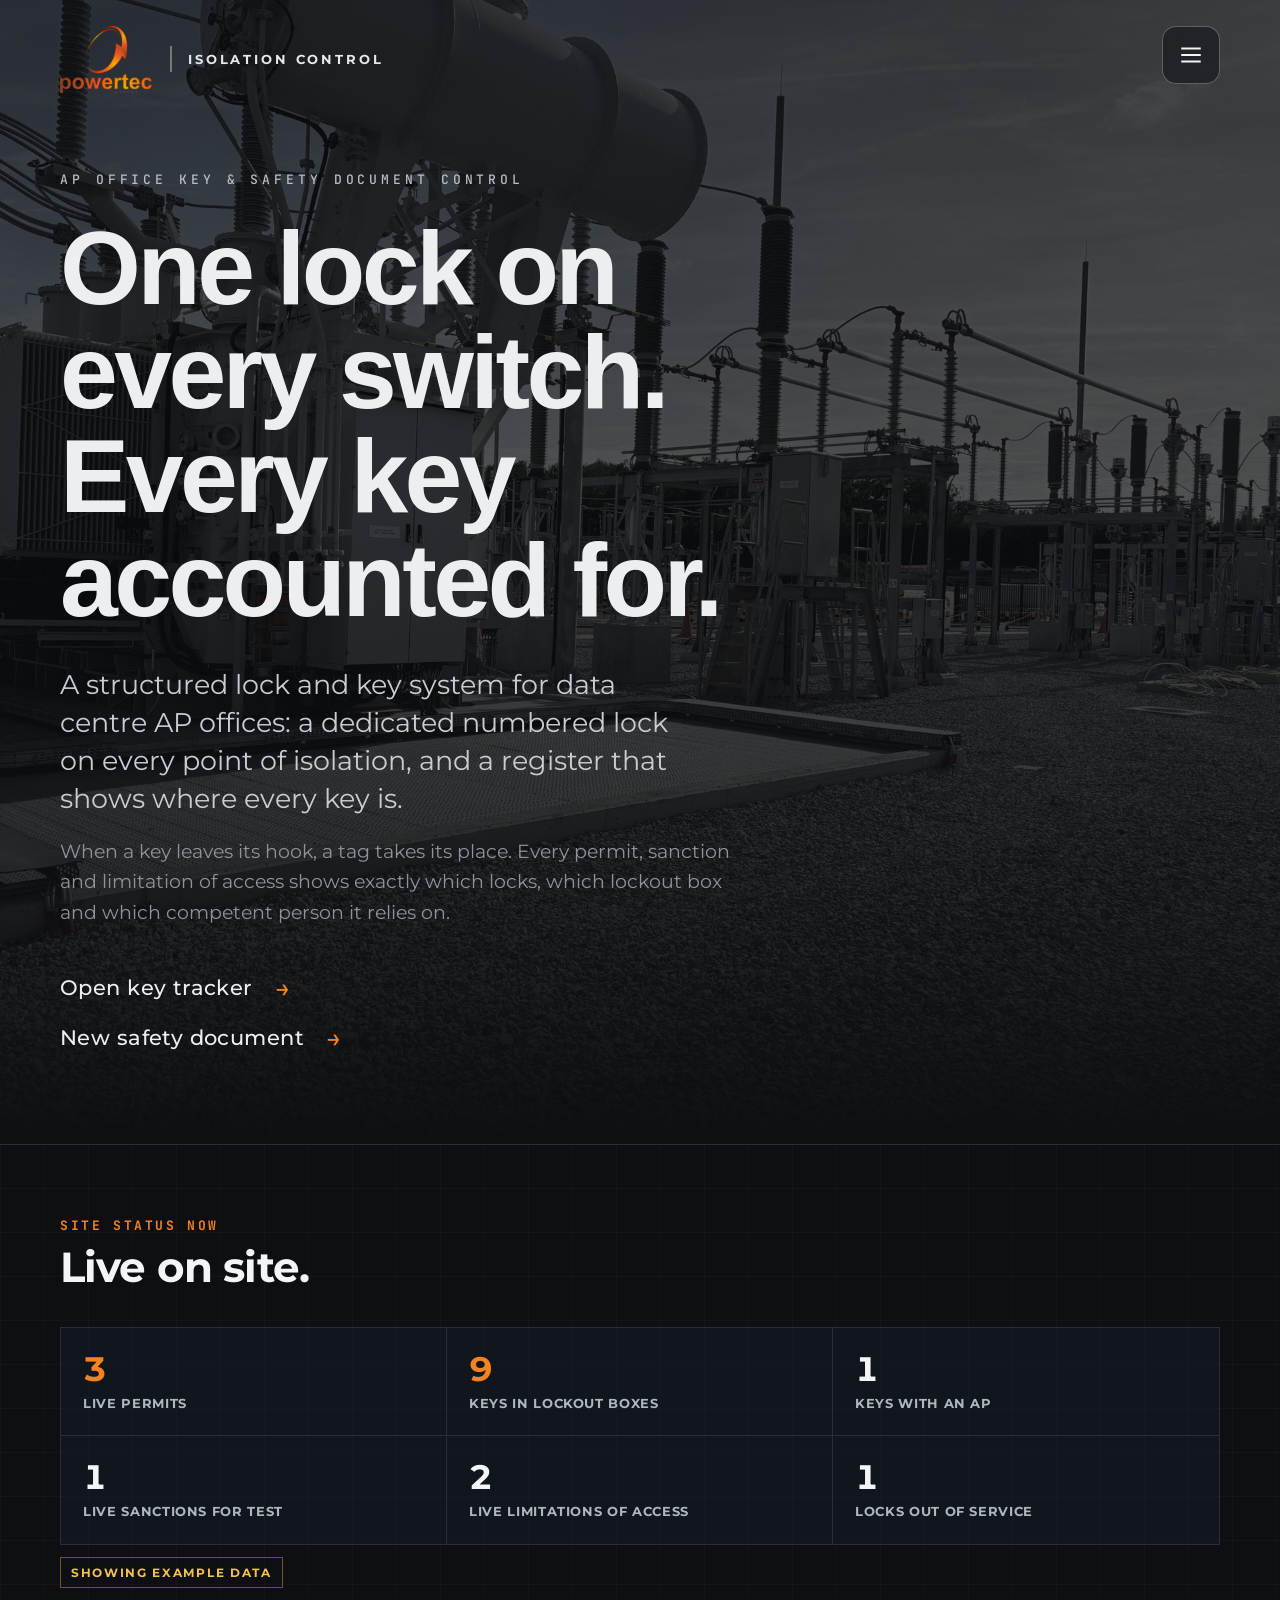
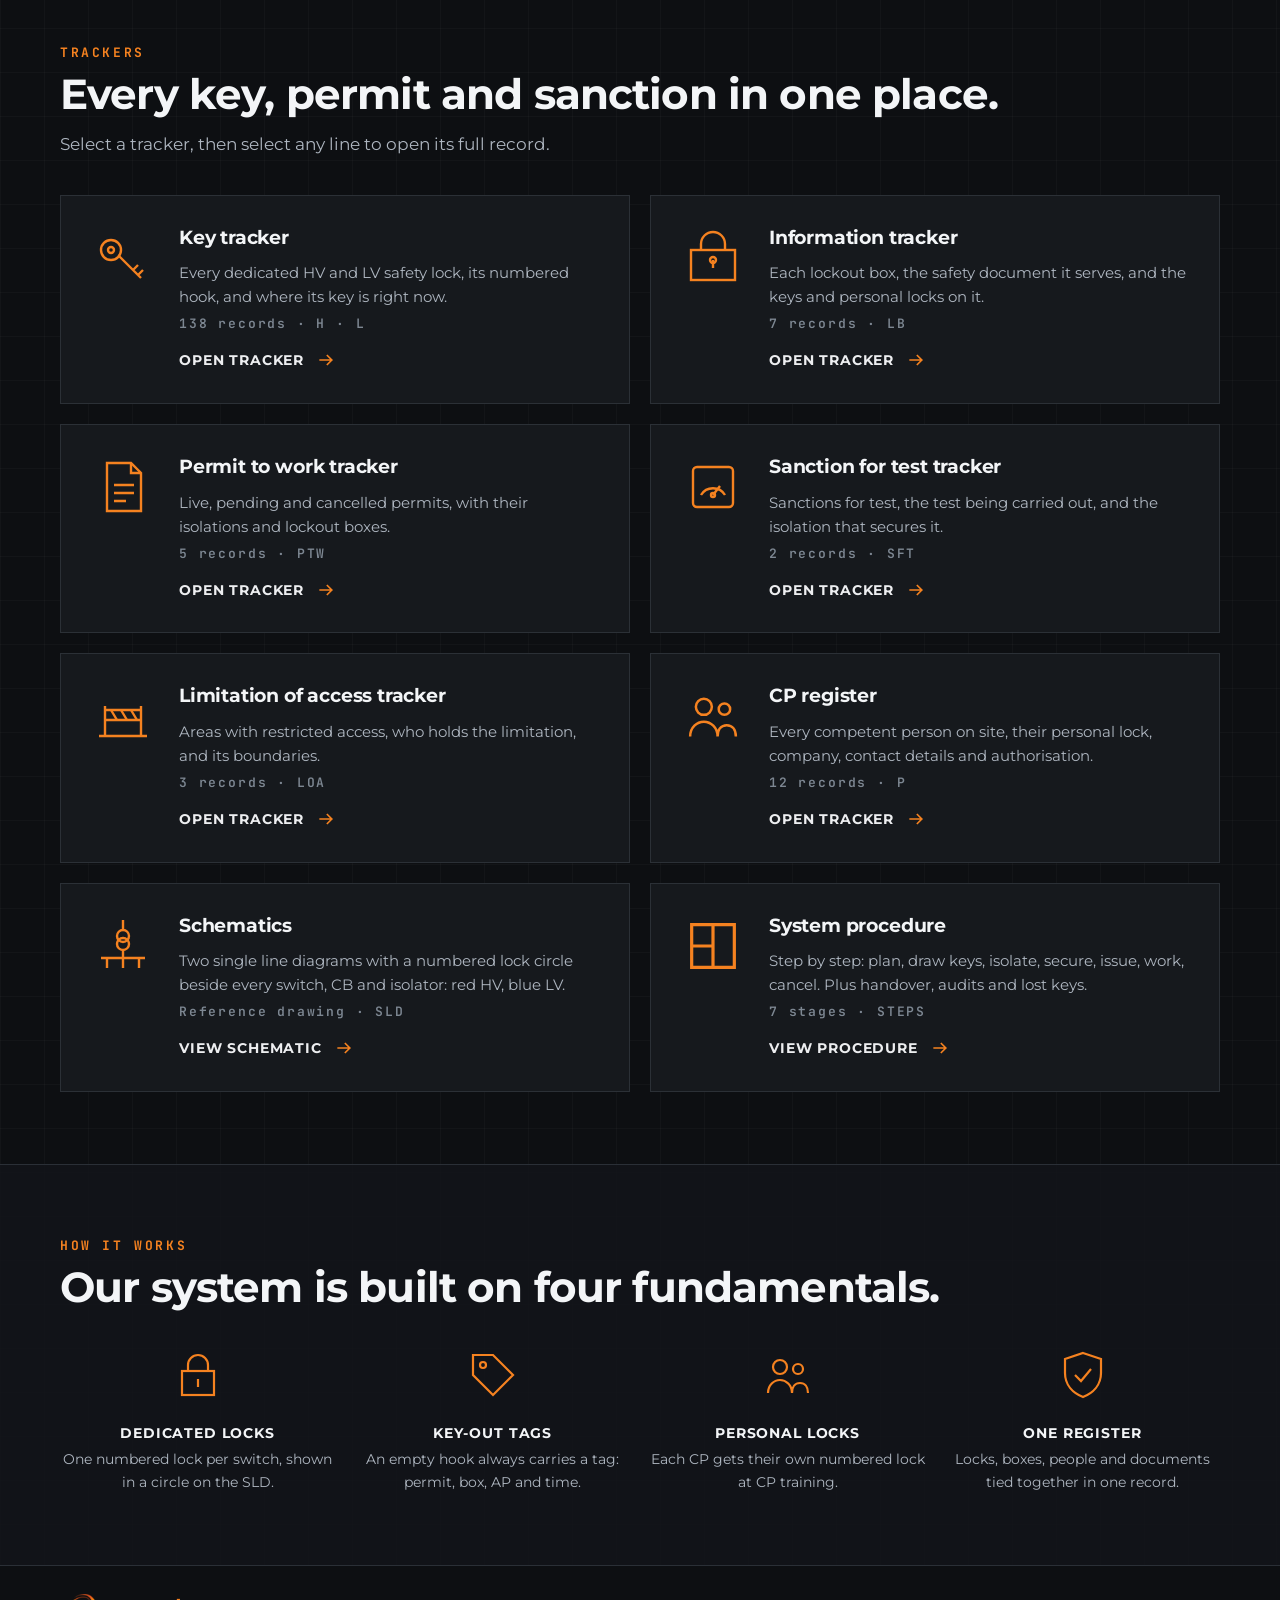
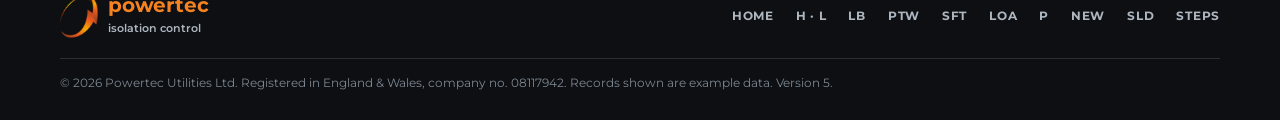
==== commit 1845e934: "Add files via upload" ====
--- a/index.html
+++ b/index.html
@@ -10,10 +10,10 @@
 <link rel="preconnect" href="https://fonts.googleapis.com">
 <link rel="preconnect" href="https://fonts.gstatic.com" crossorigin>
 <link rel="stylesheet" href="https://fonts.googleapis.com/css2?family=Montserrat:wght@400;500;600;700;800&family=JetBrains+Mono:wght@500;700&display=swap">
-<link rel="stylesheet" href="styles.css?v=4">
+<link rel="stylesheet" href="styles.css?v=5">
 </head>
 <body data-page="home" data-root="">
 <noscript>Powertec Isolation Control needs JavaScript switched on.</noscript>
-<script src="app.js?v=4"></script>
+<script src="app.js?v=5"></script>
 </body>
 </html>
--- a/styles.css
+++ b/styles.css
@@ -451,3 +451,48 @@
 .hero:not(.home) .wrap{position:relative;z-index:1}
 @media (max-width:640px){.hero:not(.home) .orb{width:170px;height:170px;right:-50px;top:56px}}
 @media (prefers-reduced-motion:reduce){.hero .orb{animation:none}}
+
+/* =========================================================
+   INTERACTIVE DRAWINGS AND LOCK PICKER
+   ========================================================= */
+.dwgscroll{overflow:auto;-webkit-overflow-scrolling:touch;background:#fff;border:1px solid #2B3036;max-height:78vh}
+.dwgbox{position:relative;width:max(100%,var(--dw));container-type:inline-size}
+.dwgbox img{display:block;width:100%;height:100%;user-select:none;-webkit-user-select:none}
+.lk{position:absolute;transform:translate(-50%,-50%);width:calc(var(--r) * 100cqw);height:calc(var(--r) * 100cqw);min-width:18px;min-height:18px;border-radius:50%;border:2px solid currentColor;background:#fff;font:700 calc(var(--r) * 52cqw)/1 "Helvetica Neue",Arial,sans-serif;display:grid;place-items:center;padding:0;cursor:pointer;z-index:2;transition:transform .12s,box-shadow .12s}
+.lk.hv{color:#C81E1E}.lk.lv{color:#145AC8}
+.lk:hover,.lk:focus-visible{transform:translate(-50%,-50%) scale(1.25);z-index:3;outline:none;box-shadow:0 0 0 3px rgba(245,130,32,.55)}
+.lk.picked{background:currentColor}
+.lk.hv.picked{color:#C81E1E}.lk.lv.picked{color:#145AC8}
+.lk.picked{-webkit-text-fill-color:#fff}
+.lk.used{color:#8A9099!important;background:#E3E5E8;-webkit-text-fill-color:#6E747C}
+.lk.used::after{content:"";position:absolute;left:-18%;right:-18%;top:50%;height:2px;background:#3A3F46;transform:rotate(-40deg)}
+.lk.oos{color:#8A9099!important;background:#fff;border-style:dashed;-webkit-text-fill-color:#8A9099}
+.lk.off{opacity:.35}
+.lk.focus:not(.used):not(.oos){box-shadow:0 0 0 3px #fff,0 0 0 6px var(--orange);animation:lkpulse 1.6s ease-in-out infinite}
+.lk.hl{box-shadow:0 0 0 3px #fff,0 0 0 7px var(--orange);transform:translate(-50%,-50%) scale(1.35);z-index:4}
+@keyframes lkpulse{50%{box-shadow:0 0 0 3px #fff,0 0 0 10px rgba(245,130,32,.35)}}
+@media (prefers-reduced-motion:reduce){.lk.focus{animation:none}}
+.lk.mini{position:relative;transform:none;width:22px;height:22px;min-width:22px;min-height:22px;font-size:11px;display:inline-grid;cursor:default;flex:none}
+.lk.mini:hover{transform:none;box-shadow:none}
+.plegend{display:flex;flex-wrap:wrap;gap:10px 20px;font-size:13px;color:var(--muted)}
+.plegend span{display:inline-flex;align-items:center;gap:8px}
+.dwg-hint{color:var(--dim);font-size:13px}
+.dot{display:inline-block;width:10px;height:10px;border-radius:50%;margin-right:8px;vertical-align:0}
+.dot.hv{background:#E2463F}.dot.lv{background:#3D82E0}
+.none-yet{color:var(--dim);font-size:14px;margin:0}
+.picked li .pl{min-width:0;color:var(--muted)}
+.picked li .pl em{display:block;font-style:normal;font-size:12px;color:var(--dim);margin-top:2px}
+/* full-screen picker */
+.picker{position:fixed;inset:0;z-index:80;background:#0D0F12;display:flex;flex-direction:column;padding-top:env(safe-area-inset-top,0px);padding-bottom:env(safe-area-inset-bottom,0px)}
+.phead{display:flex;justify-content:space-between;align-items:center;gap:14px;padding:14px max(16px,env(safe-area-inset-right,0px)) 14px max(16px,env(safe-area-inset-left,0px));border-bottom:1px solid #2B3036}
+.ptitle{min-width:0}
+.ptitle .kicker{margin:0 0 4px;font-size:11px}
+.ptitle b{display:block;font:700 19px/1.2 var(--head);color:#fff}
+.ptitle small{display:block;color:var(--dim);font-size:12.5px;margin-top:4px;max-width:60ch}
+.phead .btn{flex:none;white-space:nowrap}
+.pbody{flex:1;overflow:auto;-webkit-overflow-scrolling:touch;background:#fff}
+.pbody .dwgscroll{overflow:visible;max-height:none;border:0}
+.picker .plegend{padding:10px 16px;border-top:1px solid #2B3036;background:#0D0F12}
+.ptoast{position:absolute;left:50%;bottom:calc(64px + env(safe-area-inset-bottom,0px));transform:translateX(-50%);width:min(560px,calc(100% - 32px));background:#1B1F25;color:#EDEEF0;border:1px solid var(--orange);padding:12px 14px;font-size:14px;line-height:1.45;box-shadow:0 12px 32px rgba(0,0,0,.45);z-index:5}
+.ptoast a{color:var(--orange);font-weight:700}
+@media (max-width:640px){.ptitle small{display:none}.ptitle b{font-size:16px}}
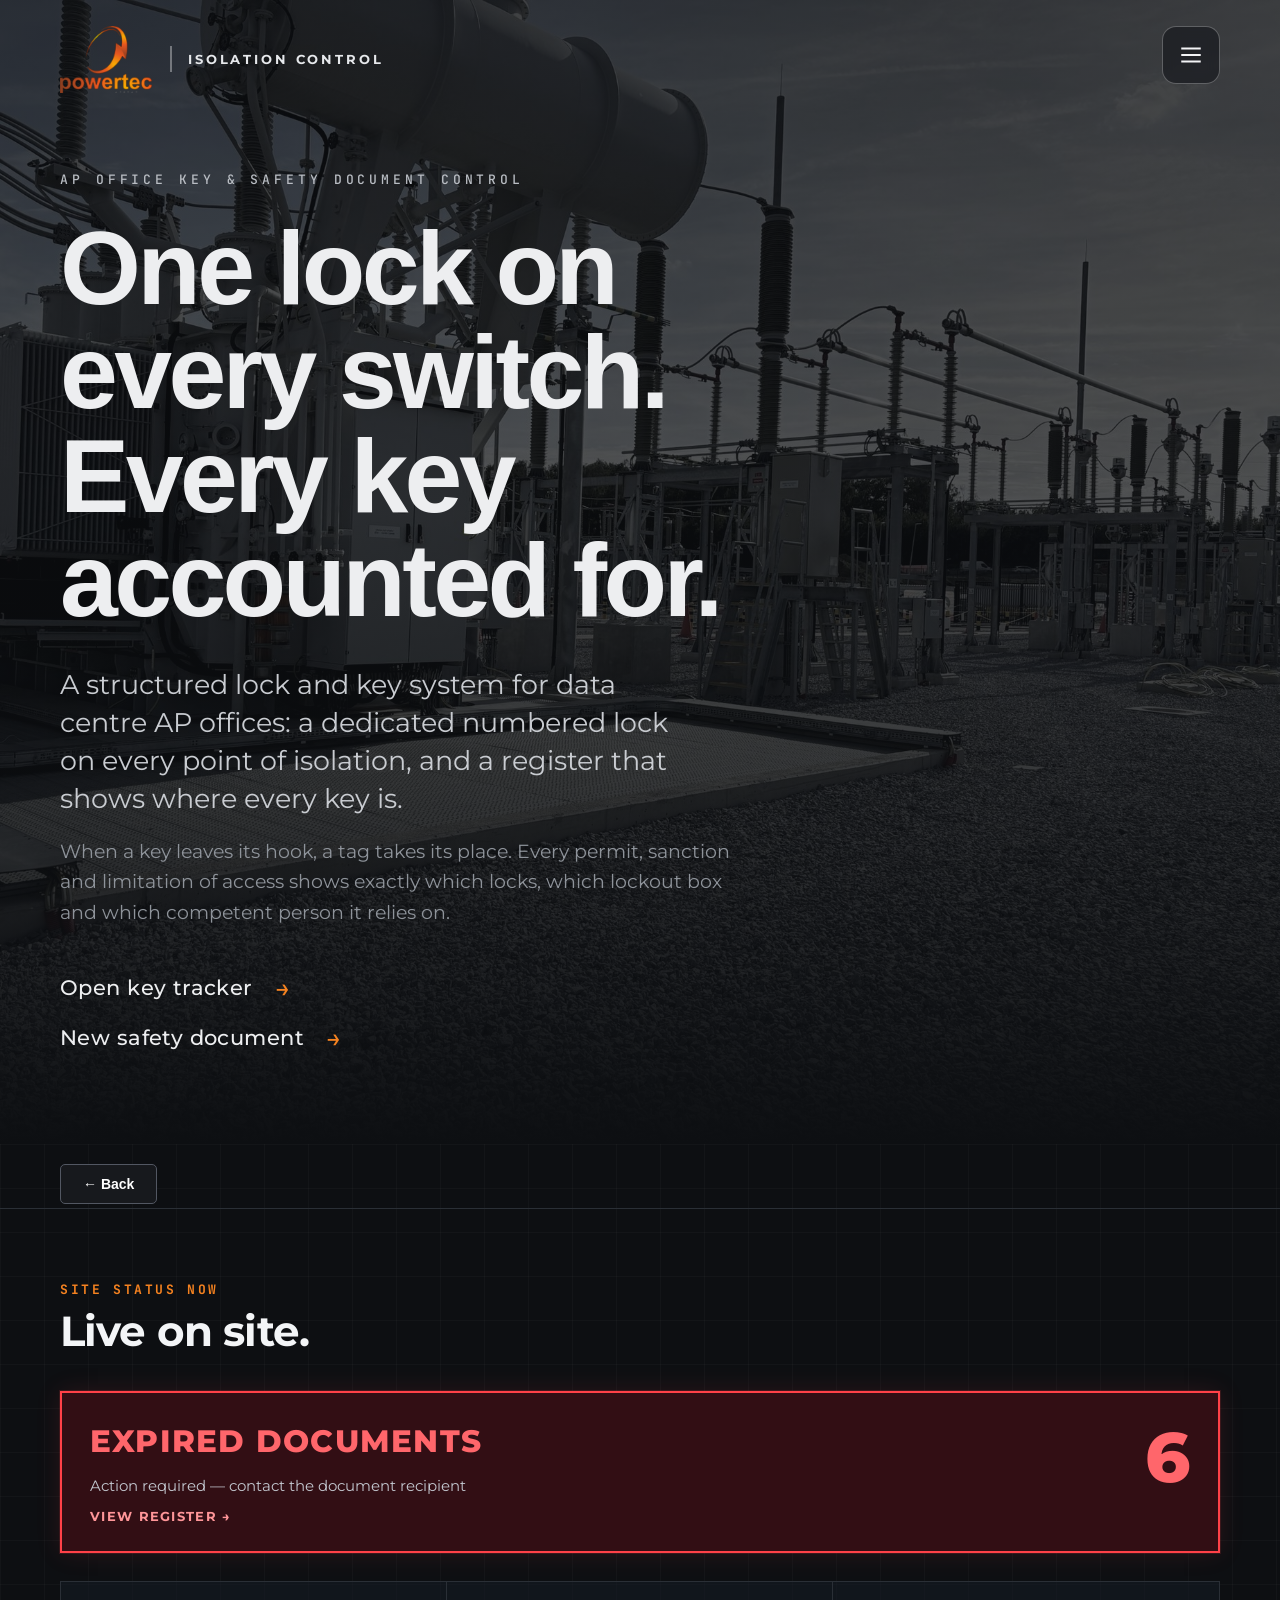
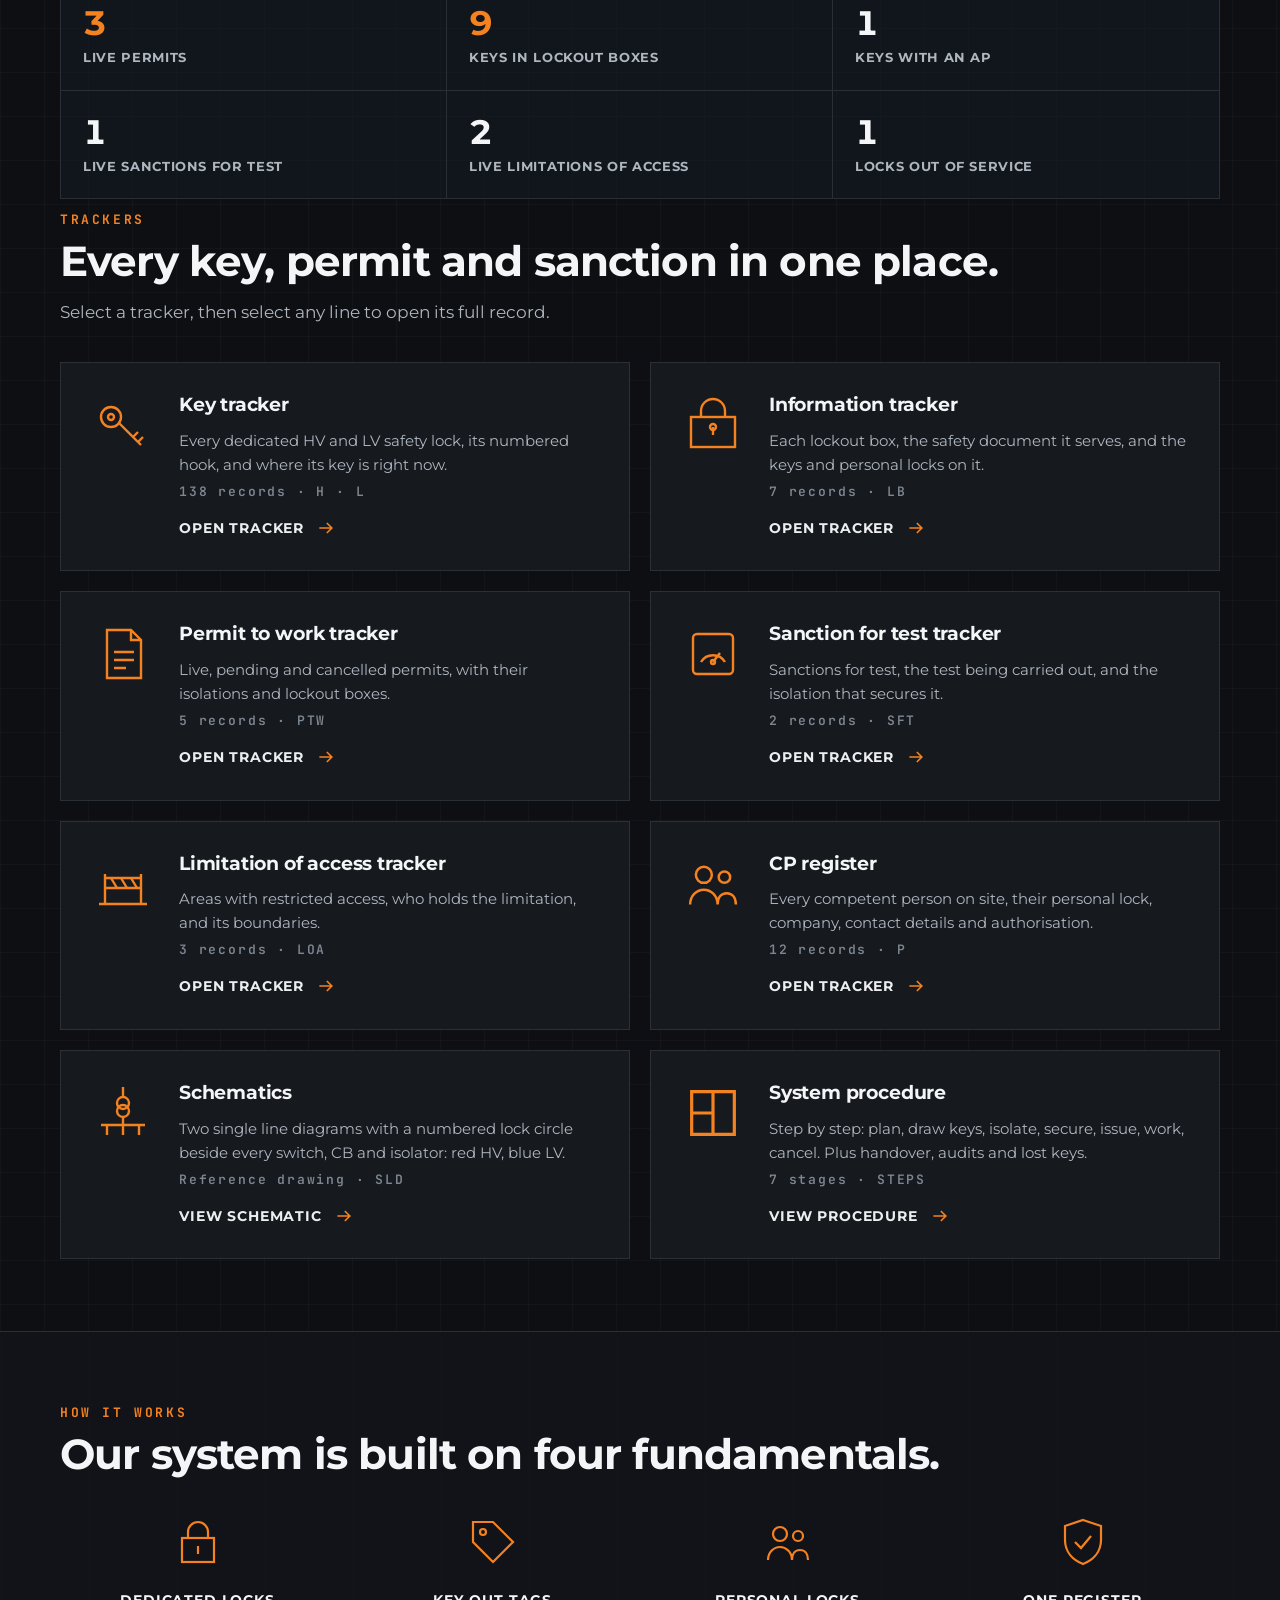
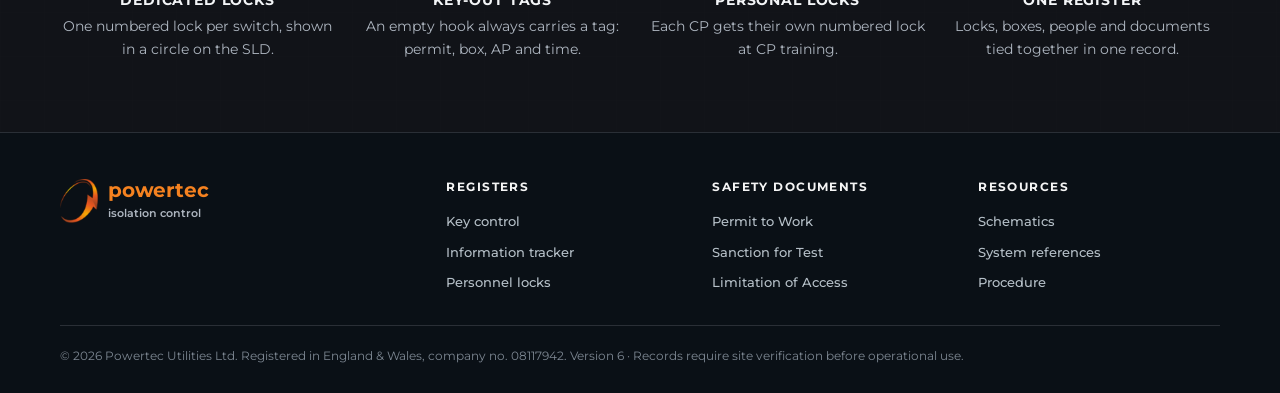
==== commit 949abea8: "Add files via upload" ====
--- a/index.html
+++ b/index.html
@@ -10,10 +10,10 @@
 <link rel="preconnect" href="https://fonts.googleapis.com">
 <link rel="preconnect" href="https://fonts.gstatic.com" crossorigin>
 <link rel="stylesheet" href="https://fonts.googleapis.com/css2?family=Montserrat:wght@400;500;600;700;800&family=JetBrains+Mono:wght@500;700&display=swap">
-<link rel="stylesheet" href="styles.css?v=5">
+<link rel="stylesheet" href="styles.css?v=7">
 </head>
 <body data-page="home" data-root="">
 <noscript>Powertec Isolation Control needs JavaScript switched on.</noscript>
-<script src="app.js?v=5"></script>
+<script src="app.js?v=7"></script>
 </body>
 </html>
--- a/styles.css
+++ b/styles.css
@@ -496,3 +496,56 @@
 .ptoast{position:absolute;left:50%;bottom:calc(64px + env(safe-area-inset-bottom,0px));transform:translateX(-50%);width:min(560px,calc(100% - 32px));background:#1B1F25;color:#EDEEF0;border:1px solid var(--orange);padding:12px 14px;font-size:14px;line-height:1.45;box-shadow:0 12px 32px rgba(0,0,0,.45);z-index:5}
 .ptoast a{color:var(--orange);font-weight:700}
 @media (max-width:640px){.ptitle small{display:none}.ptitle b{font-size:16px}}
+
+/* Engineering reference gallery */
+.reference-grid{display:grid;grid-template-columns:repeat(2,minmax(0,1fr));gap:22px;margin:28px 0}.reference-card{margin:0;background:#151b21;border:1px solid #39424a;border-radius:12px;overflow:hidden}.reference-card img{width:100%;height:300px;object-fit:contain;background:#0c1014;display:block}.reference-card figcaption{padding:20px}.reference-card h3{margin:0 0 10px}.reference-card p{color:#c4ccd3;line-height:1.6}.reference-warning{border:2px solid #e87722;background:#241b16;padding:22px;border-radius:10px;color:#fff;margin:0 0 25px}.reference-warning b{color:#ff994e}.reference-warning p{max-width:1000px;line-height:1.6}@media(max-width:700px){.reference-grid{grid-template-columns:1fr}.reference-card img{height:230px}}
+
+/* Powertec UI refinement: compact navigation, restrained footer and no decorative orange orb */
+.hero .orb,.hero::after{display:none!important;content:none!important}
+.menu nav{max-width:960px;margin:30px auto 0}
+.menu nav a{font-family:var(--head);font-size:clamp(15px,1.55vw,19px)!important;font-weight:600;letter-spacing:.055em;line-height:1.3;padding:12px 0;align-items:center;transition:color .18s ease,padding-left .18s ease}
+.menu nav a:hover{padding-left:7px}
+.menu nav a small{font-size:10px;letter-spacing:.09em;opacity:.72}
+.menu .note{max-width:960px;font-size:12px}
+.site-foot{padding-top:46px;background:#0A1016}
+.site-foot .wrap{display:grid;grid-template-columns:minmax(180px,1fr) minmax(0,2.4fr);column-gap:clamp(25px,5vw,85px);row-gap:32px;align-items:start}
+.foot-brand{align-self:start}
+.foot-links{display:grid;grid-template-columns:repeat(3,minmax(0,1fr));gap:24px}
+.foot-col{display:flex;flex-direction:column;align-items:flex-start;gap:11px}
+.foot-col h3{margin:0 0 7px;color:#F5F5F5;font:700 12px var(--head);letter-spacing:.12em;text-transform:uppercase}
+.foot-col a{color:#B6C0C8;text-decoration:none;font:500 13px/1.5 var(--head);transition:color .15s ease}
+.foot-col a:hover,.foot-col a:focus-visible{color:var(--orange)}
+.foot-legal{grid-column:1/-1;margin:0;padding-top:20px;line-height:1.6}
+@media(max-width:750px){.site-foot .wrap{grid-template-columns:1fr}.foot-links{grid-template-columns:repeat(2,minmax(0,1fr))}.menu nav a{font-size:16px!important}}
+@media(max-width:430px){.foot-links{grid-template-columns:1fr;gap:24px}.menu nav a{font-size:15px!important;padding:10px 0}.menu nav a small{font-size:9px}}
+
+/* Navigation and administrative validation */
+.universal-back{padding-top:20px;padding-bottom:4px}.back-nav{background:#17191d;color:#fff;border:1px solid #525762;border-radius:5px;padding:11px 22px;font:600 14px Arial,Helvetica,sans-serif;cursor:pointer}.back-nav:hover,.back-nav:focus-visible{border-color:#f58220;color:#f58220}.placement-alert{border-left:4px solid #f58220;background:#33271d;padding:14px;line-height:1.55}.confirm-check{display:flex;align-items:flex-start;gap:10px;margin:14px 0;font-size:14px}.confirm-check input{margin-top:3px;min-width:18px;min-height:18px}#cancellingAp{width:100%;padding:12px;background:#11151a;color:#fff;border:1px solid #646b76;border-radius:4px;margin:9px 0 14px}
+
+
+/* Expired-document monitoring */
+.expiry-alert{display:grid;grid-template-columns:1fr auto;gap:8px 22px;align-items:center;text-decoration:none;padding:24px 28px;margin:0 0 28px;background:#191c20;border:2px solid #4c535b;color:#f1f3f5;transition:background .2s,border-color .2s;}
+.expiry-alert-title{font-size:clamp(21px,2.6vw,31px);font-weight:800;text-transform:uppercase;letter-spacing:.04em;}
+.expiry-alert-count{grid-row:span 2;font-size:clamp(40px,6vw,70px);font-weight:800;line-height:1;text-align:right;}
+.expiry-alert-sub{font-size:15px;color:#c2c6ce;}
+.expiry-alert-arrow{grid-column:1/-1;font-size:13px;text-transform:uppercase;font-weight:700;letter-spacing:.1em;}
+.expiry-alert.has-expired{border-color:#ff4148;background:#320e14;box-shadow:0 0 0 1px rgba(255,65,72,.15),0 0 24px rgba(255,65,72,.12);}
+.expiry-alert.has-expired .expiry-alert-title,.expiry-alert.has-expired .expiry-alert-count{color:#ff666b;animation:expiry-pulse 1.25s ease-in-out infinite;}
+.expiry-alert.has-expired .expiry-alert-arrow{color:#ff9699;}
+@keyframes expiry-pulse{0%,100%{opacity:1;text-shadow:0 0 0 transparent}50%{opacity:.42;text-shadow:0 0 15px rgba(255,65,72,.45)}}
+@media(prefers-reduced-motion:reduce){.expiry-alert.has-expired .expiry-alert-title,.expiry-alert.has-expired .expiry-alert-count{animation:none;}}
+.expiry-notice{border-left:4px solid #ff6268;background:#251a20;padding:17px 22px;margin-bottom:26px;line-height:1.65;}
+.expiry-notice strong{color:#ff858a;}
+.expiry-register-head{display:flex;align-items:baseline;justify-content:space-between;gap:20px;margin-bottom:18px;flex-wrap:wrap;}
+.expiry-register-head h2{margin:0;font-size:clamp(21px,3vw,32px);}
+.expiry-register-head>span{font-size:13px;color:#aeb5bf;}
+.expiry-table-wrap{overflow-x:auto;}
+.expiry-table{min-width:900px;width:100%;}
+.expiry-table th{text-align:left;white-space:nowrap;}
+.expiry-table td{vertical-align:middle;}
+.expiry-table a{color:#ff9657;text-decoration:underline;text-underline-offset:3px;}
+.expiry-table .expiry-date{color:#ff858a;font-weight:700;}
+.expiry-empty{padding:30px!important;text-align:center;}
+.expiry-help{color:#bfc3ca;font-size:14px;margin-top:16px;}
+.missing-contact{color:#ffbc78;}
+@media(max-width:650px){.expiry-alert{padding:20px 18px}.expiry-alert-count{font-size:46px}.expiry-table-wrap{margin-left:0;margin-right:0}}
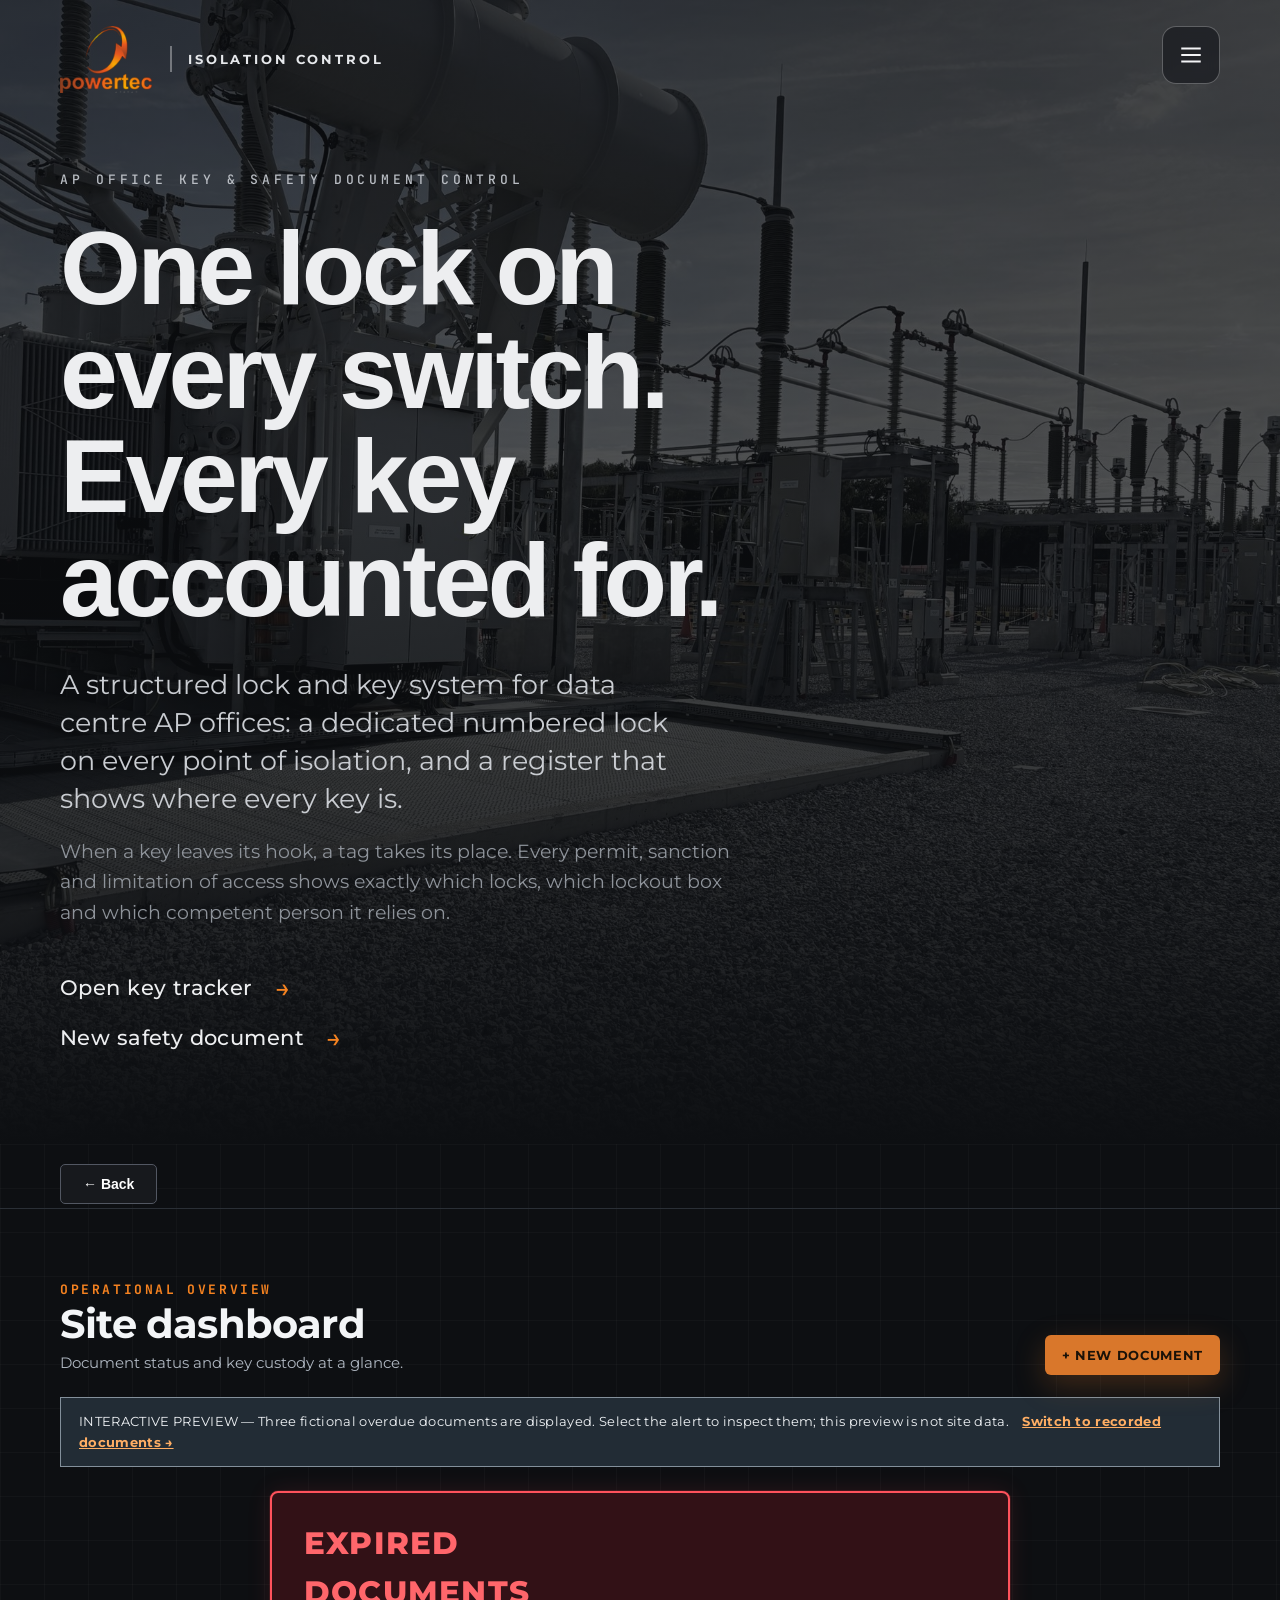
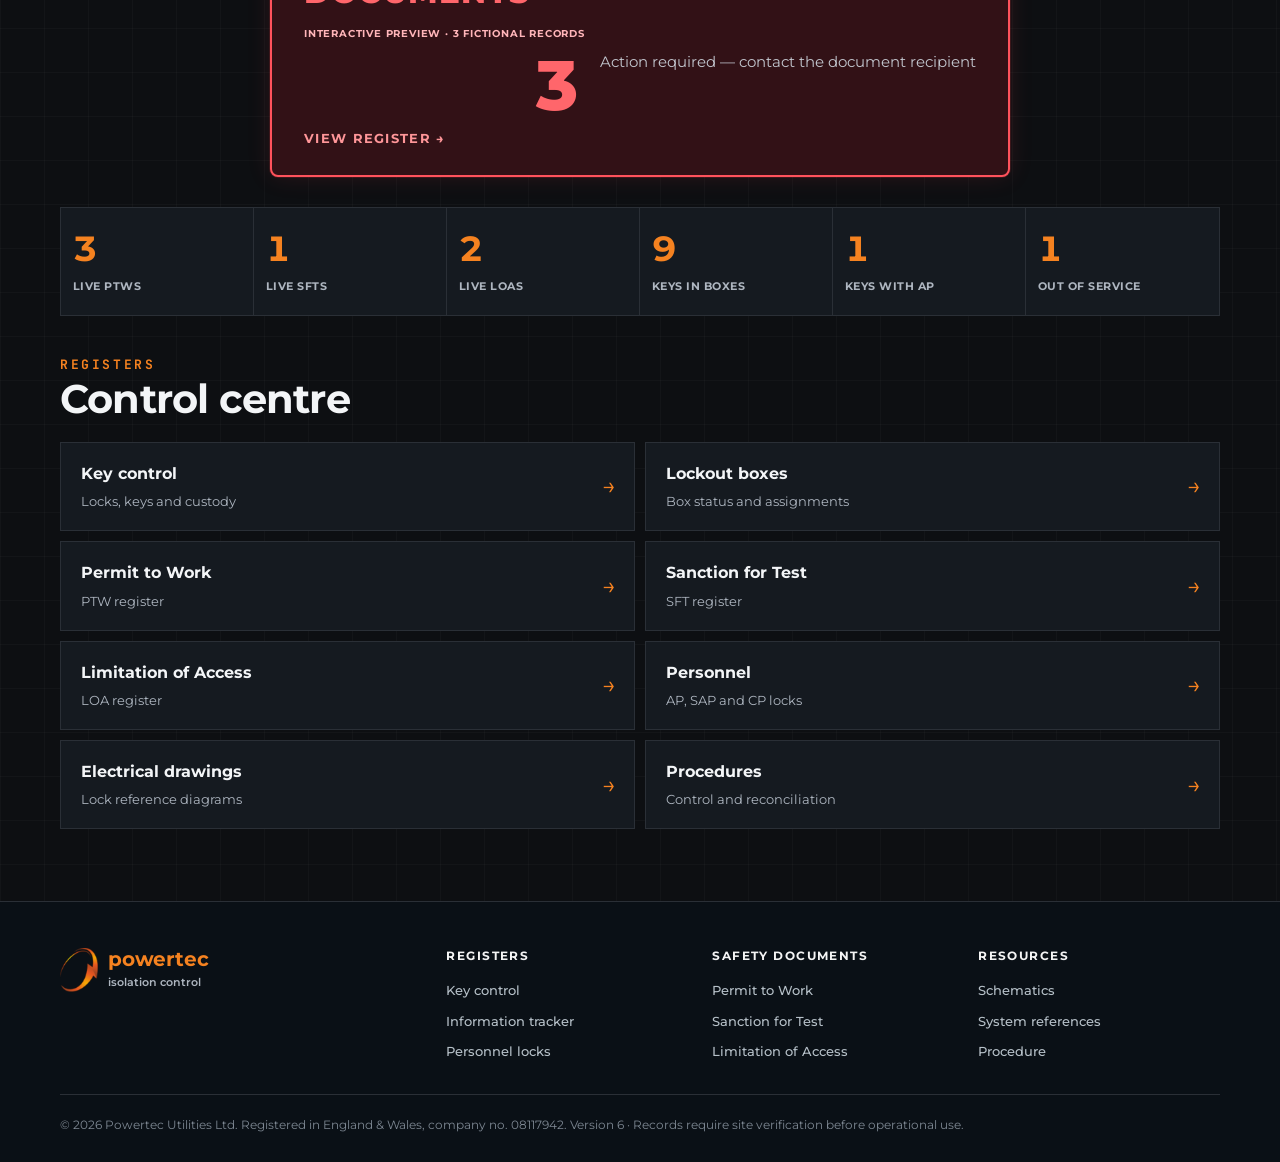
==== commit 14e00568: "Add files via upload" ====
--- a/index.html
+++ b/index.html
@@ -10,10 +10,10 @@
 <link rel="preconnect" href="https://fonts.googleapis.com">
 <link rel="preconnect" href="https://fonts.gstatic.com" crossorigin>
 <link rel="stylesheet" href="https://fonts.googleapis.com/css2?family=Montserrat:wght@400;500;600;700;800&family=JetBrains+Mono:wght@500;700&display=swap">
-<link rel="stylesheet" href="styles.css?v=7">
+<link rel="stylesheet" href="styles.css?v=8">
 </head>
 <body data-page="home" data-root="">
 <noscript>Powertec Isolation Control needs JavaScript switched on.</noscript>
-<script src="app.js?v=7"></script>
+<script src="app.js?v=8"></script>
 </body>
 </html>
--- a/styles.css
+++ b/styles.css
@@ -549,3 +549,36 @@
 .expiry-help{color:#bfc3ca;font-size:14px;margin-top:16px;}
 .missing-contact{color:#ffbc78;}
 @media(max-width:650px){.expiry-alert{padding:20px 18px}.expiry-alert-count{font-size:46px}.expiry-table-wrap{margin-left:0;margin-right:0}}
+
+/* Compact operational dashboard */
+.dashboard-block{padding-top:46px;padding-bottom:76px}
+.dashboard-heading{display:flex;align-items:end;justify-content:space-between;gap:20px;margin-bottom:22px}
+.dashboard-heading h2{margin:4px 0 5px;font-size:clamp(26px,3.1vw,40px)}
+.dashboard-heading p{margin:0;color:var(--muted);font-size:15px}
+.dashboard-subheading{margin-top:40px;margin-bottom:16px}
+.dashboard-metrics{display:grid;grid-template-columns:repeat(6,minmax(0,1fr));border:1px solid var(--line);background:#151a20;margin:14px 0 24px}
+.dashboard-metrics a{padding:21px 12px 19px;text-decoration:none;border-right:1px solid var(--line);transition:background .15s}
+.dashboard-metrics a:last-child{border-right:0}
+.dashboard-metrics a:hover,.dashboard-links a:hover{background:#222a32}
+.dashboard-metrics b{display:block;font-size:clamp(24px,2.7vw,35px);color:var(--orange);line-height:1.2;font-variant-numeric:tabular-nums}
+.dashboard-metrics span{display:block;margin-top:8px;font-size:11px;letter-spacing:.045em;text-transform:uppercase;color:var(--muted);font-weight:700}
+.dashboard-links{display:grid;grid-template-columns:repeat(2,minmax(0,1fr));gap:10px}
+.dashboard-links a{position:relative;display:flex;flex-direction:column;gap:5px;padding:18px 48px 18px 20px;background:#151a20;border:1px solid var(--line);text-decoration:none;transition:background .15s}
+.dashboard-links strong{font-size:16px;color:var(--text)}
+.dashboard-links span{font-size:13px;color:var(--muted)}
+.dashboard-links i{position:absolute;right:18px;top:50%;transform:translateY(-50%);color:var(--orange);font-style:normal;font-size:24px}
+.select-help{display:block;margin-top:9px;font-size:12px;line-height:1.5;color:var(--muted)}
+@media(max-width:850px){.dashboard-metrics{grid-template-columns:repeat(3,minmax(0,1fr))}.dashboard-metrics a:nth-child(3){border-right:0}.dashboard-metrics a:nth-child(-n+3){border-bottom:1px solid var(--line)}}
+@media(max-width:560px){.dashboard-heading{align-items:start;flex-direction:column}.dashboard-metrics{grid-template-columns:repeat(3,minmax(0,1fr))}.dashboard-metrics a{padding:15px 9px}.dashboard-metrics b{font-size:25px}.dashboard-metrics span{font-size:10px}.dashboard-links{grid-template-columns:1fr}.dashboard-links a{padding:15px 44px 15px 17px}}
+
+/* V-next: centrally positioned, restrained slow-pulse expiry alarm */
+.dashboard-block .expiry-alert{max-width:740px;width:100%;margin:24px auto 30px;padding:26px 32px;border-radius:8px;position:relative;}
+.dashboard-block .expiry-alert.has-expired{background:#321116;border-color:#ff525c;animation:expiry-box-slow 3.6s ease-in-out infinite;}
+.expiry-alert.has-expired .expiry-alert-title,.expiry-alert.has-expired .expiry-alert-count{animation:expiry-text-slow 3.6s ease-in-out infinite;}
+@keyframes expiry-box-slow{0%,100%{box-shadow:0 0 0 1px rgba(255,76,85,.15),0 0 8px rgba(255,76,85,.08);border-color:#b52c37;}50%{box-shadow:0 0 0 3px rgba(255,76,85,.2),0 0 32px rgba(255,76,85,.32);border-color:#ff5862;}}
+@keyframes expiry-text-slow{0%,100%{opacity:.76;text-shadow:none}50%{opacity:1;text-shadow:0 0 16px rgba(255,80,90,.38)}}
+.demo-notice{background:#222c35;border:1px solid #83909b;color:#f0f3f6;padding:13px 18px;margin:10px 0 18px;font-size:13px;line-height:1.6;letter-spacing:.025em;}
+.demo-notice a{color:#ffae64;font-weight:700;margin-left:10px;}
+.demo-alert-label{font-size:10px;color:#ffb5b9;letter-spacing:.08em;font-weight:700;grid-column:1/-1;}
+@media(max-width:650px){.dashboard-block .expiry-alert{padding:22px 20px;max-width:100%;}}
+@media(prefers-reduced-motion:reduce){.dashboard-block .expiry-alert.has-expired,.expiry-alert.has-expired .expiry-alert-title,.expiry-alert.has-expired .expiry-alert-count{animation:none;}}
